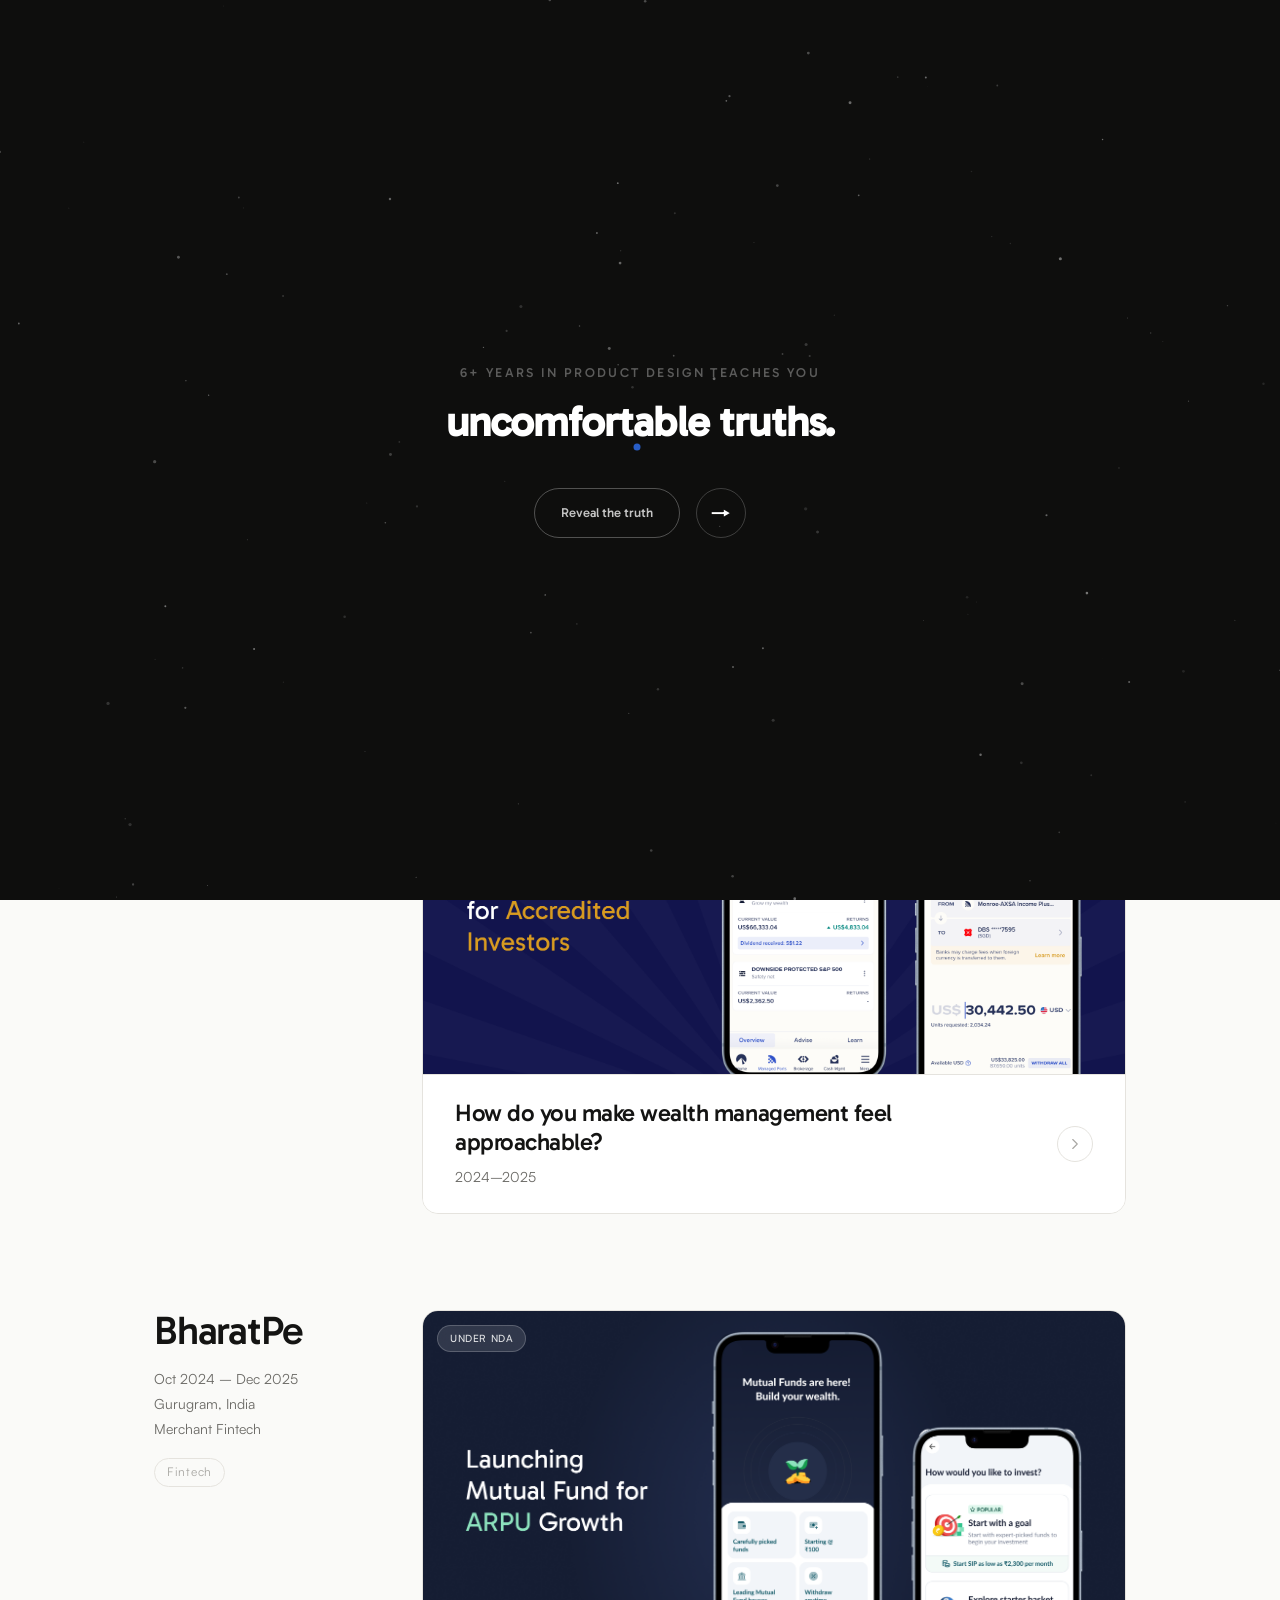
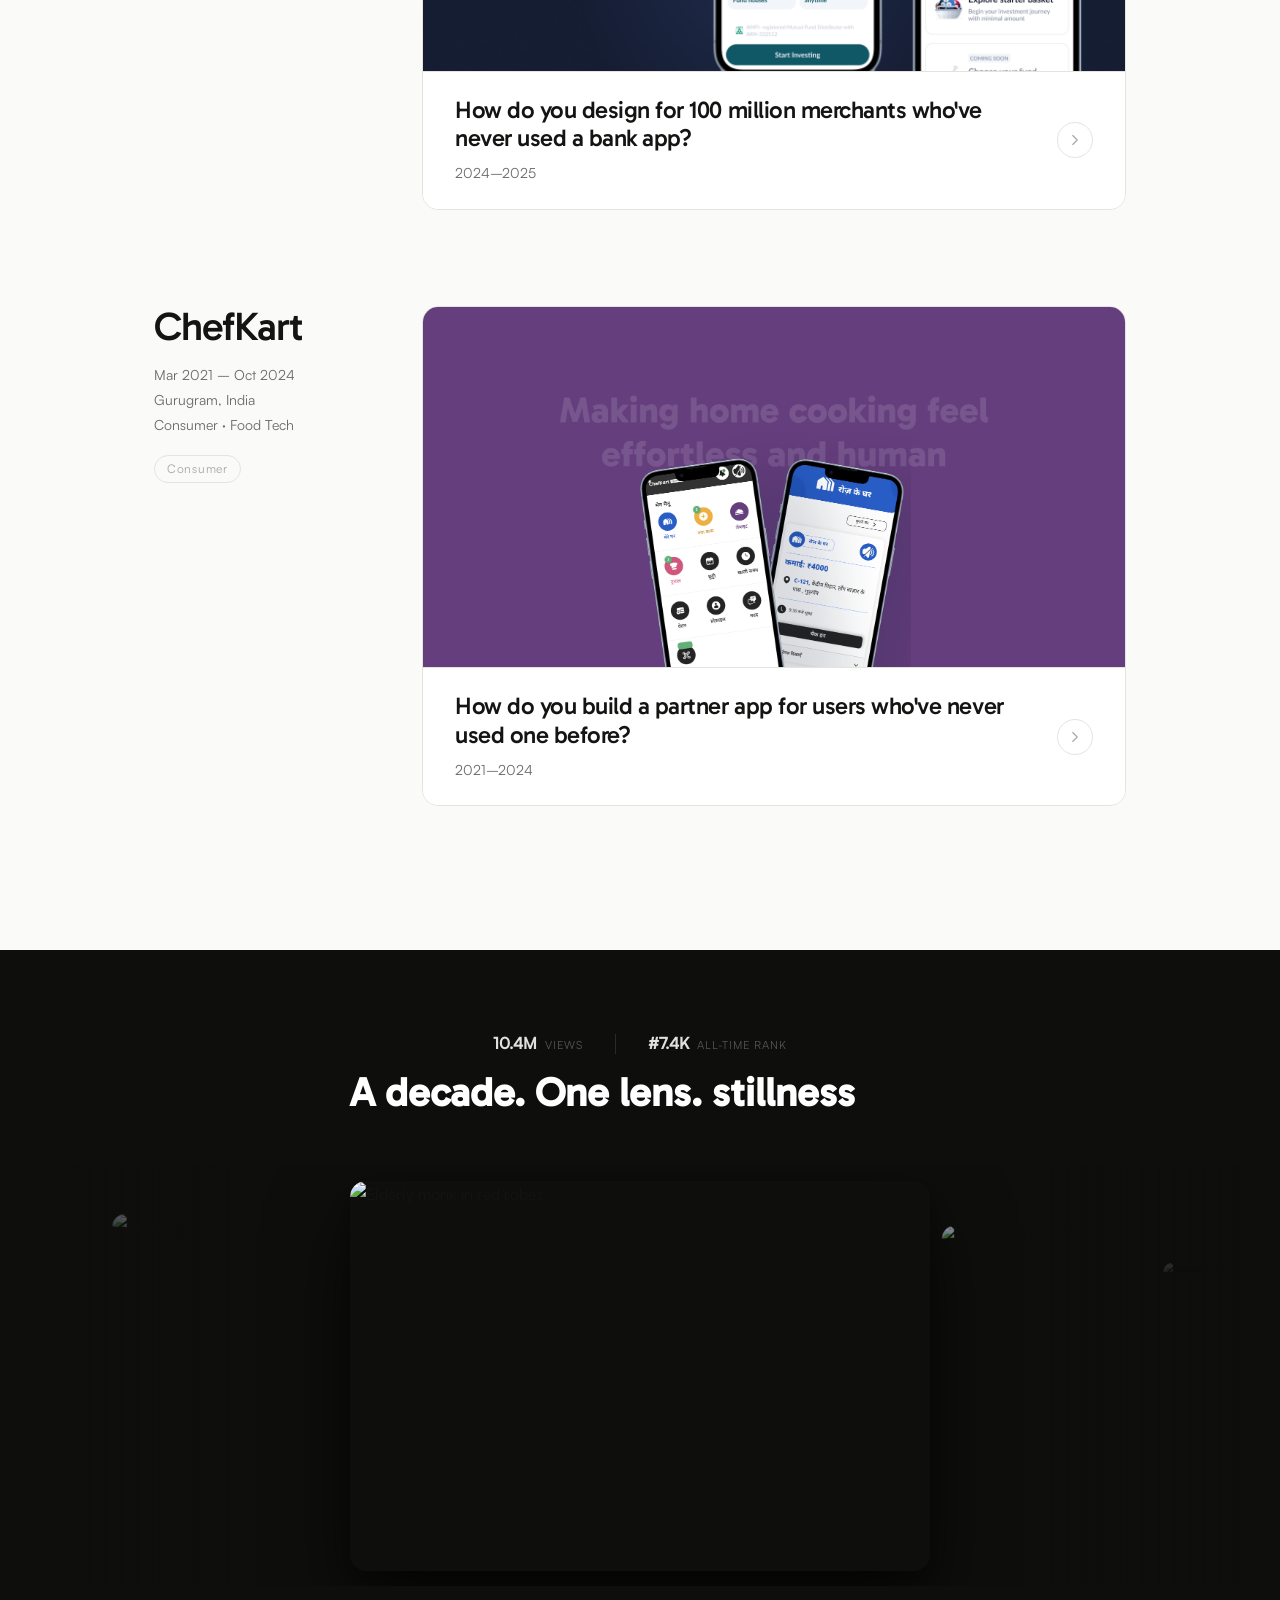
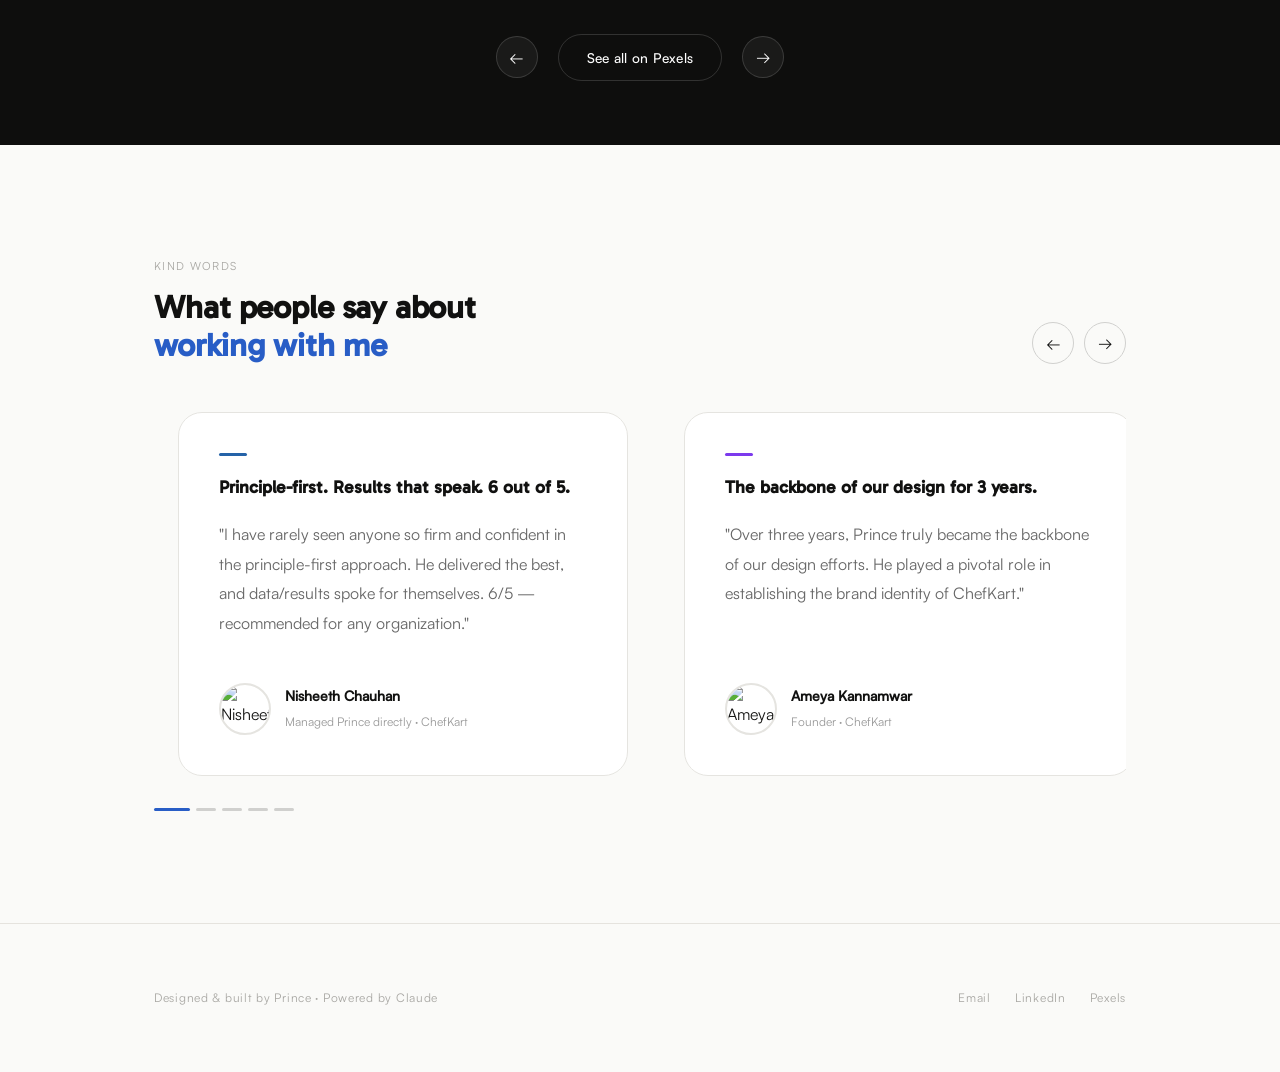
==== index.html @ ef3c52a5 "feat: add mobile gate screen across all pages" ====
<!DOCTYPE html>
<html lang="en" data-theme="light">
<head>
  <meta charset="UTF-8" />
  <meta name="viewport" content="width=device-width, initial-scale=1.0" />
  <meta name="description" content="Prince — Senior Product Designer specialising in end-to-end product design for fintech and consumer apps." />
  <title>Prince — Senior Product Designer</title>

  <!-- CSS -->
  <link rel="stylesheet" href="css/reset.css" />
  <link rel="stylesheet" href="css/tokens.css" />
  <link rel="stylesheet" href="css/main.css" />
  <link rel="stylesheet" href="https://unpkg.com/embla-carousel/embla-carousel.css" />

  <!-- ANIMATION LIBRARIES -->
  <script src="https://cdnjs.cloudflare.com/ajax/libs/gsap/3.12.5/gsap.min.js"></script>
  <script src="https://cdn.jsdelivr.net/npm/@studio-freight/lenis@1.0.42/dist/lenis.min.js"></script>
<script defer src="/_vercel/insights/script.js"></script>
</head>

<body>

<!-- Mobile Gate -->
<div id="mobile-gate" style="display:none; position:fixed; inset:0; z-index:99999; background:#111110; flex-direction:column; align-items:center; justify-content:center; padding:3rem 2rem; box-sizing:border-box;">
  <div style="position:absolute; top:2.5rem; left:50%; transform:translateX(-50%); font-family:'Satoshi',sans-serif; font-size:11px; letter-spacing:0.12em; color:rgba(250,250,248,0.25); text-transform:uppercase; white-space:nowrap;">Prince Kumar</div>
  <p style="font-family:Georgia,serif; font-size:clamp(18px,5vw,24px); font-weight:400; color:#FAFAF8; line-height:1.55; text-align:center; letter-spacing:-0.01em; margin:0 0 2rem;">The work here is meant to be felt, not just seen.</p>
  <div style="width:32px; height:1px; background:rgba(250,250,248,0.15); margin:0 auto 2rem;"></div>
  <p style="font-family:'Satoshi',sans-serif; font-size:11px; color:rgba(250,250,248,0.28); letter-spacing:0.08em; text-align:center; text-transform:uppercase; margin:0;">Desktop gets you there.</p>
</div>
<script>
  (function() {
    var gate = document.getElementById('mobile-gate');
    function check() {
      if (window.innerWidth <= 1024) {
        gate.style.display = 'flex';
        document.body.style.overflow = 'hidden';
      } else {
        gate.style.display = 'none';
        document.body.style.overflow = '';
      }
    }
    check();
    window.addEventListener('resize', check);
  })();
</script>

  <!-- CUSTOM CURSOR -->
  <div class="cursor" id="cursor"></div>

  <!-- LOADER -->
  <div id="loader">
    <canvas id="loader-canvas"></canvas>
    <div id="loader-dot"></div>
  </div>

  <!-- NAVIGATION -->
  <nav id="nav" style="position:fixed;top:0;left:0;right:0;width:100%;z-index:9999;">
    <div class="nav-inner">
      <a href="/" class="nav-logo">Prince K<span class="nav-logo-dot">.</span></a>

      <div class="nav-center">
        <div class="nav-item nav-item--dropdown">
          <button class="nav-dropdown-trigger">Work</button>
          <div class="nav-mega">
            <div class="nav-mega-links">
              <a class="nav-mega-item active" href="/work/chefkart-2.html" data-card="work-0" onmouseenter="navExpandCS(true)">
                <div class="nav-mega-text">
                  <p class="nav-mega-title">Product Case Studies</p>
                  <p class="nav-mega-desc">End-to-end design for fintech & consumer</p>
                </div>
              </a>
              <a class="nav-mega-item" href="/work/ai-explorations.html" data-card="work-1" onmouseenter="navExpandCS(false); navShowCard('work-1')">
                <div class="nav-mega-text">
                  <p class="nav-mega-title">AI Explorations</p>
                  <p class="nav-mega-desc">Design at the intersection of AI & product</p>
                </div>
              </a>
              <a class="nav-mega-item" href="/work/photography.html" data-card="work-2" onmouseenter="navExpandCS(false); navShowCard('work-2')">
                <div class="nav-mega-text">
                  <p class="nav-mega-title">Photography</p>
                  <p class="nav-mega-desc">Two years behind the lens</p>
                </div>
              </a>
            </div>
            <div class="nav-mega-card-panel">
              <div class="nav-cs-panel open" id="navCsPanel">
                <a class="nav-cs-item" href="/work/syfe.html" onmouseenter="navShowCard('cs-2')" onmouseleave="navShowCard('cs-default')">
                  <p class="nav-cs-title">Designing wealth for everyday investors</p>
                  <p class="nav-cs-meta">Syfe · 2025</p>
                </a>
                <a class="nav-cs-item" href="/work/bharatpe.html" onmouseenter="navShowCard('cs-3')" onmouseleave="navShowCard('cs-default')">
                  <p class="nav-cs-title">Design system that scaled payments</p>
                  <p class="nav-cs-meta">BharatPe · 2023</p>
                </a>
                <a class="nav-cs-item" href="/work/chefkart-2.html" onmouseenter="navShowCard('cs-0')" onmouseleave="navShowCard('cs-default')">
                  <p class="nav-cs-title">Redesigning the cook experience</p>
                  <p class="nav-cs-meta">ChefKart · 2023</p>
                </a>
                <a class="nav-cs-item" href="/work/chefkart-1.html" style="display:none;" onmouseenter="navShowCard('cs-1')" onmouseleave="navShowCard('cs-default')">
                  <p class="nav-cs-title">Home screen that drives every booking</p>
                  <p class="nav-cs-meta">ChefKart · 2023</p>
                </a>
              </div>
              <div class="nav-cs-thumbs">
                <div class="nav-card-item active" data-card-id="cs-default">
                  <div class="nav-card-img"><img src="/images/work/chefkart-2-cover.png" alt="Product case studies" /></div>
                  <p class="nav-card-title">Syfe · BharatPe · ChefKart</p>
                  <p class="nav-card-desc">End-to-end product design across fintech and consumer apps.</p>
                </div>
                <div class="nav-card-item" data-card-id="cs-0">
                  <div class="nav-card-img"><img src="/images/work/chefkart-2-cover.png" alt="ChefKart Partner App" /></div>
                  <p class="nav-card-title">ChefKart Partner App</p>
                  <p class="nav-card-desc">Redesigning for the next billion users.</p>
                </div>
                <div class="nav-card-item" data-card-id="cs-1">
                  <div class="nav-card-img"><img src="/images/work/chefkart-1-cover.png" alt="ChefKart Customer App" /></div>
                  <p class="nav-card-title">ChefKart Customer App</p>
                  <p class="nav-card-desc">Home screen that drives every booking.</p>
                </div>
                <div class="nav-card-item" data-card-id="cs-2">
                  <div class="nav-card-img"><img src="/images/work/syfe-cover.png" alt="Syfe" /></div>
                  <p class="nav-card-title">Syfe</p>
                  <p class="nav-card-desc">Designing wealth for everyday investors.</p>
                </div>
                <div class="nav-card-item" data-card-id="cs-3">
                  <div class="nav-card-img"><img src="/images/work/bharatpe-cover.png" alt="BharatPe" /></div>
                  <p class="nav-card-title">BharatPe</p>
                  <p class="nav-card-desc">Design system that scaled payments.</p>
                </div>
                <div class="nav-card-item" data-card-id="work-1">
                  <div class="nav-card-img"><img src="/images/photography/photo-1.jpg" alt="AI explorations" /></div>
                  <p class="nav-card-title">AI × Design</p>
                  <p class="nav-card-desc">Experiments at the intersection of AI and product thinking.</p>
                </div>
                <div class="nav-card-item" data-card-id="work-2">
                  <div class="nav-card-img"><img src="/images/photography/photo-1.jpg" alt="Photography" /></div>
                  <p class="nav-card-title">Through the Lens</p>
                  <p class="nav-card-desc">Stillness, people, light. Seeing what most walk past.</p>
                </div>
              </div>
            </div>
          </div>
        </div>

        <div class="nav-item nav-item--dropdown">
          <button class="nav-dropdown-trigger">About</button>
          <div class="nav-mega">
            <div class="nav-mega-links">
              <a class="nav-mega-item active" href="/about.html#designer" data-card="about-0">
                <div class="nav-mega-text">
                  <p class="nav-mega-title">As a Designer</p>
                  <p class="nav-mega-desc">My craft, process and design philosophy</p>
                </div>
              </a>
              <a class="nav-mega-item" href="/about.html#journey" data-card="about-1">
                <div class="nav-mega-text">
                  <p class="nav-mega-title">My Journey</p>
                  <p class="nav-mega-desc">From NIFT to Singapore — 6 years</p>
                </div>
              </a>
              <a class="nav-mega-item" href="/about.html#hire" data-card="about-2">
                <div class="nav-mega-text">
                  <p class="nav-mega-title">Why Hire Me?</p>
                  <p class="nav-mega-desc">What makes Prince different</p>
                </div>
              </a>
            </div>
            <div class="nav-mega-card-panel">
              <div class="nav-card-item active" data-card-id="about-0">
                <div class="nav-card-img"><img src="/images/photography/photo-2.jpg" alt="As a designer" /></div>
                <p class="nav-card-title">Fintech · Consumer · AI</p>
                <p class="nav-card-desc">Designing products that earn trust across 3 countries.</p>
              </div>
              <div class="nav-card-item" data-card-id="about-1">
                <div class="nav-card-img"><img src="/images/photography/photo-3.jpg" alt="My journey" /></div>
                <p class="nav-card-title">NIFT → ChefKart → BharatPe → Syfe</p>
                <p class="nav-card-desc">From founding designer to senior across 3 countries.</p>
              </div>
              <div class="nav-card-item" data-card-id="about-2">
                <div class="nav-card-img"><img src="/images/photography/photo-1.jpg" alt="Why hire me" /></div>
                <p class="nav-card-title">I design. I ship. I build.</p>
                <p class="nav-card-desc">Senior designer who codes and delivers end-to-end.</p>
              </div>
            </div>
          </div>
        </div>

        <a href="/Resume_Prince Kumar_2026.pdf" class="nav-dropdown-trigger nav-resume-link" target="_blank" rel="noopener">Resume</a>
      </div>

      <div class="nav-right">
        <a href="https://www.linkedin.com/in/kprince838/" target="_blank" class="nav-social" aria-label="LinkedIn">
          <svg width="18" height="18" viewBox="0 0 24 24" fill="currentColor"><path d="M19 3a2 2 0 0 1 2 2v14a2 2 0 0 1-2 2H5a2 2 0 0 1-2-2V5a2 2 0 0 1 2-2h14m-.5 15.5v-5.3a3.26 3.26 0 0 0-3.26-3.26c-.85 0-1.84.52-2.32 1.3v-1.11h-2.79v8.37h2.79v-4.93c0-.77.62-1.4 1.39-1.4a1.4 1.4 0 0 1 1.4 1.4v4.93h2.79M6.88 8.56a1.68 1.68 0 0 0 1.68-1.68c0-.93-.75-1.69-1.68-1.69a1.69 1.69 0 0 0-1.69 1.69c0 .93.76 1.68 1.69 1.68m1.39 9.94v-8.37H5.5v8.37h2.77z"/></svg>
        </a>
        <button class="theme-toggle" id="themeToggle" aria-label="Toggle dark mode">
          <div class="theme-toggle-knob">
            <svg class="theme-toggle-icon-sun" viewBox="0 0 24 24" fill="none" stroke="currentColor" stroke-width="2.5" stroke-linecap="round" stroke-linejoin="round"><circle cx="12" cy="12" r="4"/><path d="M12 2v2M12 20v2M4.93 4.93l1.41 1.41M17.66 17.66l1.41 1.41M2 12h2M20 12h2M4.93 19.07l1.41-1.41M17.66 6.34l1.41-1.41"/></svg>
            <svg class="theme-toggle-icon-moon" viewBox="0 0 24 24" fill="none" stroke="currentColor" stroke-width="2.5" stroke-linecap="round" stroke-linejoin="round"><path d="M21 12.79A9 9 0 1 1 11.21 3 7 7 0 0 0 21 12.79z"/></svg>
          </div>
        </button>
        <button class="nav-mobile-trigger" id="mobileMenuTrigger" aria-label="Open menu">
          <svg width="18" height="18" viewBox="0 0 24 24" fill="none" stroke="currentColor" stroke-width="1.5"><line x1="3" y1="6" x2="21" y2="6"/><line x1="3" y1="12" x2="21" y2="12"/><line x1="3" y1="18" x2="21" y2="18"/></svg>
        </button>
      </div>
    </div>
  </nav>

  <div class="page-wrapper">

  <!-- HERO -->
  <section class="hero-intro" id="heroIntro">

    <canvas id="hi-canvas"></canvas>
    <div class="hi-ov" id="hiOv">
      <div class="hi-hl" id="hiHl"></div>
      <div class="hi-btns" id="hiBtns"></div>
    </div>
    <div class="hi-dot" id="hiDot"></div>

  </section>

  <!-- HERO REVEAL -->
  <section class="hi-reveal-section" id="hiReveal" style="display:none;min-height:100vh;align-items:center;justify-content:center;flex-direction:column;text-align:center;padding:120px 48px 48px;background:var(--color-bg)">
    <p class="hi-reveal-loc" style="font-size:12px;letter-spacing:0.12em;text-transform:uppercase;color:var(--color-text-muted);margin-bottom:20px">
      <span style="display:inline-block;width:6px;height:6px;background:#285DC6;border-radius:50%;margin-right:8px;vertical-align:middle"></span>
      Based in Gurugram, India
    </p>
    <h1 style="font-family:'Gabarito',sans-serif;font-size:clamp(32px,5vw,56px);font-weight:800;color:var(--color-text);line-height:1.3;letter-spacing:-0.03em;max-width:640px;margin:0 auto 20px"><mark style="background:#cbf3b4;padding:0 6px;border-radius:4px">Decisions matter more</mark><br><mark style="background:#cbf3b4;padding:0 6px;border-radius:4px">than deliverables.</mark></h1>
    <p style="font-size:20px;color:#797979;line-height:1.7;max-width:520px;margin:0 auto 60px">
      <span id="hiTyped">Hello! I'm Prince, I bring ideas and products to life, whether through immersive interactive screens or websites, mobile apps designed for seamless user experiences.</span>
    </p>
    <hr style="border:none;border-top:1px solid rgba(59, 59, 59, 0.08);width:100%;max-width:680px;margin:0 auto 40px">
    <div style="width:100%;overflow:hidden;padding-bottom:40px;mask-image:linear-gradient(to right,transparent,black 10%,black 90%,transparent);-webkit-mask-image:linear-gradient(to right,transparent,black 10%,black 90%,transparent)">
      <div id="logoTrack" style="display:flex;align-items:center;gap:80px;width:max-content">
        <img src="/images/logos/syfe.webp" alt="Syfe" class="logo-tick" style="height:36px;width:auto">
        <img src="/images/logos/bharatpe.png" alt="BharatPe" class="logo-tick" style="height:42px;width:auto">
        <img src="/images/logos/nift.png" alt="NIFT" class="logo-tick" style="height:80px;width:auto">
        <img src="/images/logos/chefkart.png" alt="ChefKart" class="logo-tick" style="height:56px;width:auto">
        <img src="/images/logos/deckrooster.jpg" alt="Deckrooster" class="logo-tick" style="height:50px;width:auto">
        <img src="/images/logos/syfe.webp" alt="Syfe" class="logo-tick" style="height:36px;width:auto">
        <img src="/images/logos/bharatpe.png" alt="BharatPe" class="logo-tick" style="height:42px;width:auto">
        <img src="/images/logos/nift.png" alt="NIFT" class="logo-tick" style="height:80px;width:auto">
        <img src="/images/logos/chefkart.png" alt="ChefKart" class="logo-tick" style="height:56px;width:auto">
        <img src="/images/logos/deckrooster.jpg" alt="Deckrooster" class="logo-tick" style="height:50px;width:auto">
      </div>
    </div>
  </section>

  <!-- BELIEF BANNER -->
  <section style="background:linear-gradient(135deg,#C92F65,#8c1a42);padding:80px 42px;text-align:center;margin:48px 48px 64px;border-radius:32px">
    <p style="font-family:'Gabarito',sans-serif;font-size:clamp(28px,4vw,48px);font-weight:700;color:#fff;line-height:1.2;max-width:800px;margin:0 auto">I believe great design comes from strong communication and collaboration between teams and clients.</p>
  </section>

  <!-- WORK -->
  <section class="section" id="work" style="padding-top:40px">
    <div class="container">
      <p class="section-label" style="text-align:center">Selected Work</p>
      <h2 class="testimonials-headline" style="margin-top:4px;text-align:center;max-width:100%">Projects that <span>made an impact</span></h2>
      <div class="work-companies">

        <div class="company-row">
          <div class="company-left">
            <h2 class="company-name">Syfe</h2>
            <p class="company-meta">Dec 2025 – Present<br>Singapore<br>Wealth Management</p>
            <span class="company-tag">Fintech</span>
          </div>
          <div class="company-right">
            <a href="work/syfe.html" class="case-card">
              <div class="case-img" style="background:#0f1a3d;">
                <span class="case-nda">Under NDA</span>
                <img src="images/work/syfe-cover.png" alt="Syfe" />
              </div>
              <div class="case-body">
                <div class="case-body-text">
                  <p class="case-title">How do you make wealth management feel approachable?</p>
                  <span class="case-year">2024–2025</span>
                </div>
                <span class="case-arrow"><svg width="20" height="20" viewBox="0 0 24 24" fill="none" stroke="currentColor" stroke-width="1.5" stroke-linecap="round" stroke-linejoin="round"><path d="M9 18l6-6-6-6"/></svg></span>
              </div>
            </a>
          </div>
        </div>

        <div class="company-row">
          <div class="company-left">
            <h2 class="company-name">BharatPe</h2>
            <p class="company-meta">Oct 2024 – Dec 2025<br>Gurugram, India<br>Merchant Fintech</p>
            <span class="company-tag">Fintech</span>
          </div>
          <div class="company-right">
            <a href="work/bharatpe.html" class="case-card">
              <div class="case-img" style="background:#0d2137;">
                <span class="case-nda">Under NDA</span>
                <img src="images/work/bharatpe-cover.png" alt="BharatPe" />
              </div>
              <div class="case-body">
                <div class="case-body-text">
                  <p class="case-title">How do you design for 100 million merchants who've never used a bank app?</p>
                  <span class="case-year">2024–2025</span>
                </div>
                <span class="case-arrow"><svg width="20" height="20" viewBox="0 0 24 24" fill="none" stroke="currentColor" stroke-width="1.5" stroke-linecap="round" stroke-linejoin="round"><path d="M9 18l6-6-6-6"/></svg></span>
              </div>
            </a>
          </div>
        </div>

        <div class="company-row">
          <div class="company-left">
            <h2 class="company-name">ChefKart</h2>
            <p class="company-meta">Mar 2021 – Oct 2024<br>Gurugram, India<br>Consumer · Food Tech</p>
            <span class="company-tag">Consumer</span>
          </div>
          <div class="company-right">
            <a href="work/chefkart-1.html" class="case-card" style="display:none;">
              <div class="case-img" style="background:#ea6c1a;">
                <img src="images/work/chefkart-1-cover.png" alt="ChefKart Customer App" />
              </div>
              <div class="case-body">
                <div class="case-body-text">
                  <p class="case-title">How do you redesign a home page when your business has already changed?</p>
                  <span class="case-year">2023–2024</span>
                </div>
                <span class="case-arrow"><svg width="20" height="20" viewBox="0 0 24 24" fill="none" stroke="currentColor" stroke-width="1.5" stroke-linecap="round" stroke-linejoin="round"><path d="M9 18l6-6-6-6"/></svg></span>
              </div>
            </a>
            <a href="work/chefkart-2.html" class="case-card" id="chefkart2-link">
              <div class="case-img" style="background:#5b21b6;">
                <img src="images/work/chefkart-2-cover.png" alt="ChefKart Partner App" style="view-transition-name: chefkart-hero;" />
              </div>
              <div class="case-body">
                <div class="case-body-text">
                  <p class="case-title">How do you build a partner app for users who've never used one before?</p>
                  <span class="case-year">2021–2024</span>
                </div>
                <span class="case-arrow"><svg width="20" height="20" viewBox="0 0 24 24" fill="none" stroke="currentColor" stroke-width="1.5" stroke-linecap="round" stroke-linejoin="round"><path d="M9 18l6-6-6-6"/></svg></span>
              </div>
            </a>
          </div>
        </div>

      </div>
    </div>
  </section>

  <!-- PHOTOGRAPHY -->
  <section class="section photo-section" id="photography">
    <div class="container">
      <div class="photo-stats">
        <div class="photo-stat">
          <span class="photo-stat-num">10.4M</span>
          <span class="photo-stat-lbl">Views</span>
        </div>
        <div class="photo-stat-sep"></div>
        <div class="photo-stat">
          <span class="photo-stat-num">#7.4K</span>
          <span class="photo-stat-lbl">All-time Rank</span>
        </div>
      </div>
      <h2 class="photo-headline">
        A decade. One lens. <span class="photo-word-wrap"><span class="photo-word" id="photoWord">stillness</span></span>
      </h2>
    </div>

    <div class="photo-stage">
      <div class="photo-cards" id="photoCards">

        <div class="photo-card landscape" data-idx="0">
          <img src="https://images.pexels.com/photos/2421468/pexels-photo-2421468.jpeg?auto=compress&cs=tinysrgb&w=1200" alt="Elderly monk in red robes" loading="lazy" />
        </div>
        <div class="photo-card portrait" data-idx="1">
          <img src="https://images.pexels.com/photos/1645878/pexels-photo-1645878.jpeg?auto=compress&cs=tinysrgb&w=800" alt="Woman in orange veil" loading="lazy" />
        </div>
        <div class="photo-card landscape" data-idx="2">
          <img src="https://images.pexels.com/photos/2421470/pexels-photo-2421470.jpeg?auto=compress&cs=tinysrgb&w=1200" alt="Monks meditating" loading="lazy" />
        </div>
        <div class="photo-card landscape" data-idx="3">
          <img src="https://images.pexels.com/photos/1645879/pexels-photo-1645879.jpeg?auto=compress&cs=tinysrgb&w=800" alt="Man with packs" loading="lazy" />
        </div>
        <div class="photo-card portrait" data-idx="4">
          <img src="https://images.pexels.com/photos/2421467/pexels-photo-2421467.jpeg?auto=compress&cs=tinysrgb&w=800" alt="Monk meditating" loading="lazy" />
        </div>
        <div class="photo-card portrait" data-idx="5">
          <img src="https://images.pexels.com/photos/2421456/pexels-photo-2421456.jpeg?auto=compress&cs=tinysrgb&w=800" alt="Grayscale toddler" loading="lazy" />
        </div>
        <div class="photo-card landscape" data-idx="6">
          <img src="https://images.pexels.com/photos/2421469/pexels-photo-2421469.jpeg?auto=compress&cs=tinysrgb&w=1200" alt="Photography" loading="lazy" />
        </div>
        <div class="photo-card portrait" data-idx="7">
          <img src="https://images.pexels.com/photos/1645880/pexels-photo-1645880.jpeg?auto=compress&cs=tinysrgb&w=800" alt="Photography" loading="lazy" />
        </div>
        <div class="photo-card portrait" data-idx="8">
          <img src="https://images.pexels.com/photos/19781105/pexels-photo-19781105.jpeg?auto=compress&cs=tinysrgb&w=1200" alt="Saint at the Ganges" loading="lazy" />
        </div>
        <div class="photo-card portrait" data-idx="9">
          <img src="https://images.pexels.com/photos/2421465/pexels-photo-2421465.jpeg?auto=compress&cs=tinysrgb&w=1200" alt="Photography" loading="lazy" />
        </div>

      </div>
    </div>

    <div class="container">
      <div class="photo-controls">
        <button class="photo-btn" id="photoPrev">←</button>
        <a href="https://www.pexels.com/@prince-kumar-781937/" target="_blank" rel="noopener" class="photo-cta">See all on Pexels</a>
        <button class="photo-btn" id="photoNext">→</button>
      </div>
    </div>
  </section>

  <!-- TESTIMONIALS -->
  <section class="testimonials-section">
    <div class="container">
      <div class="testimonials-top">
        <div>
          <p class="testimonials-label">Kind Words</p>
          <h2 class="testimonials-headline">What people say about <span>working with me</span></h2>
        </div>
        <div class="testimonials-nav">
          <button class="testimonial-btn" id="testimonialPrev" aria-label="Previous">←</button>
          <button class="testimonial-btn" id="testimonialNext" aria-label="Next">→</button>
        </div>
      </div>

      <div class="testimonials-viewport">
        <div class="testimonials-track" id="testimonialsTrack">

          <div class="testimonial-card">
            <div class="testimonial-accent" style="background:#2563A8;"></div>
            <p class="testimonial-headline">Principle-first. Results that speak. 6 out of 5.</p>
            <p class="testimonial-quote">"I have rarely seen anyone so firm and confident in the principle-first approach. He delivered the best, and data/results spoke for themselves. 6/5 — recommended for any organization."</p>
            <div class="testimonial-author">
              <div class="testimonial-avatar">
                <img src="https://api.dicebear.com/7.x/avataaars/svg?seed=Nisheeth&backgroundColor=b6e3f4&backgroundType=solid" alt="Nisheeth Chauhan" />
              </div>
              <div>
                <a class="testimonial-name" href="https://www.linkedin.com/in/kprince838/details/recommendations/" target="_blank" rel="noopener">Nisheeth Chauhan</a>
                <p class="testimonial-role">Managed Prince directly · ChefKart</p>
              </div>
            </div>
          </div>

          <div class="testimonial-card">
            <div class="testimonial-accent" style="background:#7C3AED;"></div>
            <p class="testimonial-headline">The backbone of our design for 3 years.</p>
            <p class="testimonial-quote">"Over three years, Prince truly became the backbone of our design efforts. He played a pivotal role in establishing the brand identity of ChefKart."</p>
            <div class="testimonial-author">
              <div class="testimonial-avatar">
                <img src="https://api.dicebear.com/7.x/avataaars/svg?seed=Ameya&backgroundColor=c0aede&backgroundType=solid" alt="Ameya Kannamwar" />
              </div>
              <div>
                <a class="testimonial-name" href="https://www.linkedin.com/in/kprince838/details/recommendations/" target="_blank" rel="noopener">Ameya Kannamwar</a>
                <p class="testimonial-role">Founder · ChefKart</p>
              </div>
            </div>
          </div>

          <div class="testimonial-card">
            <div class="testimonial-accent" style="background:#0F766E;"></div>
            <p class="testimonial-headline">Exceptional skills. Consistent outstanding results.</p>
            <p class="testimonial-quote">"With his exceptional design skills, attention to detail, and user-centered approach, Prince consistently delivers outstanding results."</p>
            <div class="testimonial-author">
              <div class="testimonial-avatar">
                <img src="https://api.dicebear.com/7.x/avataaars/svg?seed=Deepali&backgroundColor=9BE8D8&backgroundType=solid" alt="Deepali Kakkar" />
              </div>
              <div>
                <a class="testimonial-name" href="https://www.linkedin.com/in/kprince838/details/recommendations/" target="_blank" rel="noopener">Deepali Kakkar</a>
                <p class="testimonial-role">HR · ChefKart</p>
              </div>
            </div>
          </div>

          <div class="testimonial-card">
            <div class="testimonial-accent" style="background:#B45309;"></div>
            <p class="testimonial-headline">Translates user needs into intuitive design.</p>
            <p class="testimonial-quote">"He is an outstanding product designer with a natural talent for identifying and translating user needs into engaging and intuitive designs."</p>
            <div class="testimonial-author">
              <div class="testimonial-avatar">
                <img src="https://api.dicebear.com/7.x/avataaars/svg?seed=Shaivy&backgroundColor=ffd5dc&backgroundType=solid" alt="Shaivy Bhatia" />
              </div>
              <div>
                <a class="testimonial-name" href="https://www.linkedin.com/in/kprince838/details/recommendations/" target="_blank" rel="noopener">Shaivy Bhatia</a>
                <p class="testimonial-role">Product Designer · Reported to Prince</p>
              </div>
            </div>
          </div>

          <div class="testimonial-card">
            <div class="testimonial-accent" style="background:#BE185D;"></div>
            <p class="testimonial-headline">Dedication and speed that is truly unmatched.</p>
            <p class="testimonial-quote">"His dedication and speed is unmatched. All his strength overpowers his weaknesses by million times. Given a chance I will want him in my organization wherever I work."</p>
            <div class="testimonial-author">
              <div class="testimonial-avatar">
                <img src="https://api.dicebear.com/7.x/avataaars/svg?seed=Avneesh&backgroundColor=d1d4f9&backgroundType=solid" alt="Avneesh Kumar" />
              </div>
              <div>
                <a class="testimonial-name" href="https://www.linkedin.com/in/kprince838/details/recommendations/" target="_blank" rel="noopener">Avneesh Kumar</a>
                <p class="testimonial-role">Senior · ChefKart</p>
              </div>
            </div>
          </div>

        </div>
      </div>

      <div class="testimonials-progress" id="testimonialsDots">
        <button class="testimonials-dot active"></button>
        <button class="testimonials-dot"></button>
        <button class="testimonials-dot"></button>
        <button class="testimonials-dot"></button>
        <button class="testimonials-dot"></button>
      </div>

    </div>
  </section>

  <!-- FOOTER -->
  <footer>
    <div class="container">
      <div class="footer-inner">
        <p class="footer-left">Designed & built by Prince · Powered by Claude</p>
        <div class="footer-links">
          <a href="mailto:prince.design10@gmail.com">Email</a>
          <a href="https://www.linkedin.com/in/kprince838/" target="_blank">LinkedIn</a>
          <a href="https://www.pexels.com/@prince-kumar-781937/" target="_blank">Pexels</a>
        </div>
      </div>
    </div>
  </footer>

  </div><!-- /page-wrapper -->

  <div class="mobile-drawer" id="mobileDrawer">
    <div class="mobile-drawer-inner">
      <div class="mobile-drawer-header">
        <span class="nav-logo">Prince K<span class="nav-logo-dot">.</span></span>
        <button class="mobile-drawer-close" id="mobileDrawerClose">
          <svg width="18" height="18" viewBox="0 0 24 24" fill="none" stroke="currentColor" stroke-width="1.5"><line x1="18" y1="6" x2="6" y2="18"/><line x1="6" y1="6" x2="18" y2="18"/></svg>
        </button>
      </div>
      <div class="mobile-drawer-nav">
        <div class="mobile-drawer-section">
          <p class="mobile-drawer-label">Work</p>
          <a href="/work/syfe.html" class="mobile-drawer-link">Product Case Studies</a>
          <a href="/work/ai-explorations.html" class="mobile-drawer-link">AI Explorations</a>
          <a href="/work/photography.html" class="mobile-drawer-link">Photography</a>
        </div>
        <div class="mobile-drawer-section">
          <p class="mobile-drawer-label">About</p>
          <a href="/about.html#designer" class="mobile-drawer-link">As a Designer</a>
          <a href="/about.html#journey" class="mobile-drawer-link">My Journey</a>
          <a href="/about.html#hire" class="mobile-drawer-link">Why Hire Me?</a>
        </div>
      </div>
    </div>
  </div>
  <div class="mobile-drawer-overlay" id="mobileDrawerOverlay"></div>

  <!-- JAVASCRIPT -->
  <script src="js/intro.js"></script>
  <script src="js/theme.js"></script>
  <script src="js/cursor.js"></script>
  <script src="js/scroll.js"></script>
  <script src="js/ai-chat.js"></script>
  <script src="https://unpkg.com/embla-carousel@8.0.0/embla-carousel.umd.js"></script>
  <script src="js/testimonials.js"></script>
  <script src="js/gallery.js"></script>
  <script src="js/logo-ticker.js"></script>
  <script>
  const link = document.getElementById('chefkart2-link');
  if (link) {
    link.addEventListener('click', function(e) {
      e.preventDefault();
      const img = this.querySelector('img');
      const rect = img.getBoundingClientRect();
      sessionStorage.setItem('chefkart-hero-rect', JSON.stringify({
        top: rect.top,
        left: rect.left,
        width: rect.width,
        height: rect.height
      }));
      window.location.href = this.href;
    });
  }
  </script>
  <script>
  function navExpandCS(expand) {
    var panel = document.getElementById('navCsPanel');
    if (!panel) return;
    if (expand) {
      panel.classList.add('open');
      navShowCard('cs-default');
    } else {
      panel.classList.remove('open');
    }
  }

  function navShowCard(cardId) {
    document.querySelectorAll('.nav-card-item').forEach(function(el) {
      el.classList.remove('active');
    });
    var target = document.querySelector('[data-card-id="' + cardId + '"]');
    if (target) target.classList.add('active');
  }
  </script>
</body>
</html>
---- css/tokens.css ----
/* ============================================
   PRINCE PORTFOLIO — DESIGN TOKENS
   Your entire design system in one file.
   Change a value here = changes everywhere.
============================================ */

:root {

  /* --- COLORS: Light Mode --- */
  --color-bg:             #FAFAF8;
  --color-bg-secondary:   #F4F3F0;
  --color-surface:        #FFFFFF;
  --color-border:         #E5E3DE;
  --color-text-primary:   #141413;
  --color-text-secondary: #6B6A66;
  --color-text-muted:     #A8A7A3;
  --color-accent:         #D4622A;
  --color-accent-hover:   #B85420;

  /* --- TYPOGRAPHY --- */
  --font-display: 'Gabarito', system-ui, sans-serif;
  --font-sans:    'Satoshi', -apple-system, BlinkMacSystemFont, sans-serif;

  /* Type scale — 4px grid */
  --text-xs:   0.75rem;    /* 12px */
  --text-sm:   0.875rem;   /* 14px */
  --text-base: 1rem;       /* 16px */
  --text-lg:   1.125rem;   /* 18px */
  --text-xl:   1.5rem;     /* 24px */
  --text-2xl:  2rem;       /* 32px */
  --text-3xl:  3rem;       /* 48px */
  --text-4xl:  4rem;       /* 64px */

  --weight-regular: 400;
  --weight-medium:  500;

  /* Line heights */
  --leading-tight:   1.1;
  --leading-heading: 1.2;
  --leading-normal:  1.5;
  --leading-body:    1.7;
  --leading-loose:   1.8;

  /* Letter spacing */
  --tracking-tight:   -0.03em;
  --tracking-heading: -0.02em;
  --tracking-normal:  0em;
  --tracking-label:   0.06em;
  --tracking-wide:    0.1em;

  /* --- SPACING — 4px grid --- */
  --space-1:  0.25rem;   /*  4px */
  --space-2:  0.5rem;    /*  8px */
  --space-3:  0.75rem;   /* 12px */
  --space-4:  1rem;      /* 16px */
  --space-6:  1.5rem;    /* 24px */
  --space-8:  2rem;      /* 32px */
  --space-12: 3rem;      /* 48px */
  --space-16: 4rem;      /* 64px */
  --space-24: 6rem;      /* 96px */
  --space-32: 8rem;      /* 128px */

  /* --- LAYOUT --- */
  --nav-height: 72px;
  --max-width:  1100px;

  /* --- TRANSITIONS --- */
  --ease-out:       cubic-bezier(0.16, 1, 0.3, 1);
  --duration-fast:   150ms;
  --duration-normal: 300ms;
  --duration-slow:   600ms;

  /* --- BORDER RADIUS — 4px grid --- */
  --radius-sm:   4px;
  --radius-md:   8px;
  --radius-lg:   16px;
  --radius-xl:   24px;
  --radius-full: 9999px;

}

/* --- COLORS: Dark Mode --- */
[data-theme="dark"] {

  --color-bg:             #111110;
  --color-bg-secondary:   #1A1A18;
  --color-surface:        #222220;
  --color-border:         #2A2A28;
  --color-text-primary:   #F0EEE9;
  --color-text-secondary: #908F8B;
  --color-text-muted:     #5A5A57;
  --color-accent:         #E8734A;
  --color-accent-hover:   #D4622A;

}
---- css/main.css ----
/* ============================================
   MAIN.CSS — Your site's visual design.
   Organized exactly like Figma layers:
   top = global, bottom = specific components.
============================================ */

/* --- FONTS --- */
@font-face {
  font-family: 'Gabarito';
  src: url('../fonts/gabarito/Gabarito-Regular.ttf') format('truetype');
  font-weight: 400;
  font-style: normal;
  font-display: swap;
}

@font-face {
  font-family: 'Gabarito';
  src: url('../fonts/gabarito/Gabarito-Medium.ttf') format('truetype');
  font-weight: 500;
  font-style: normal;
  font-display: swap;
}

@font-face {
  font-family: 'Satoshi';
  src: url('../fonts/satoshi/Satoshi-Regular.woff2') format('woff2');
  font-weight: 400;
  font-style: normal;
  font-display: swap;
}

@font-face {
  font-family: 'Satoshi';
  src: url('../fonts/satoshi/Satoshi-Medium.woff2') format('woff2');
  font-weight: 500;
  font-style: normal;
  font-display: swap;
}

@font-face {
  font-family: 'PPValve';
  src: url('../fonts/ppvalve/PPValve-PlainExtrabold-BF676a3861f0d44.otf') format('opentype');
  font-weight: 800;
  font-style: normal;
  font-display: swap;
}

@font-face {
  font-family: 'PPValve';
  src: url('../fonts/ppvalve/PPValve-PlainMedium-BF676a3861e801f.otf') format('opentype');
  font-weight: 500;
  font-style: normal;
  font-display: swap;
}

/* --- BASE --- */
html {
  max-width: 100%;
}
body {
  max-width: 100%;
  font-family: var(--font-sans);
  font-size: var(--text-base);
  line-height: var(--leading-body);
}

h1, h2, h3, h4, h5, h6 {
  font-family: var(--font-display);
  font-weight: 500;
}

/* --- LAYOUT WRAPPER --- */
.page-wrapper {
  overflow-x: hidden;
  position: relative;
}

.container {
  width: 100%;
  max-width: var(--max-width);
  margin: 0 auto;
  padding: 0 var(--space-16);
}

/* --- NAVIGATION --- */
nav {
  position: fixed;
  top: 0;
  left: 0;
  right: 0;
  width: 100%;
  z-index: 9999;
  background: transparent;
  transition: background var(--duration-normal) var(--ease-out),
              box-shadow var(--duration-normal) var(--ease-out);
}
nav.scrolled {
  background: rgba(250,250,248,0.85);
  backdrop-filter: blur(20px);
  -webkit-backdrop-filter: blur(20px);
  box-shadow: 0 4px 24px rgba(0,0,0,0.06);
}
[data-theme="dark"] nav.scrolled {
  background: rgba(17,17,16,0.85);
  box-shadow: 0 4px 24px rgba(0,0,0,0.3);
}
.nav-inner {
  max-width: 1280px;
  margin: 0 auto;
  height: var(--nav-height);
  padding: 0 var(--space-8);
  display: flex;
  align-items: center;
  justify-content: space-between;
}
.nav-logo {
  font-family: 'PPValve', sans-serif;
  font-weight: 500;
  font-size: 20px;
  letter-spacing: 0.01em;
  color: var(--color-text-primary);
  text-decoration: none;
  transition: opacity var(--duration-fast) var(--ease-out);
  flex-shrink: 0;
}
.nav-logo:hover { opacity: 0.75; }
.nav-logo-dot {
  color: #285DC6;
  font-size: 1.3em;
  line-height: 0;
  vertical-align: -0.1em;
}
.nav-center {
  display: flex;
  align-items: center;
  gap: var(--space-2);
}
.nav-right {
  display: flex;
  align-items: center;
  gap: var(--space-4);
  flex-shrink: 0;
}
.nav-social {
  color: var(--color-text-secondary);
  display: flex;
  align-items: center;
  transition: color var(--duration-fast) var(--ease-out);
  width: 22px;
  height: 22px;
}

.nav-social svg {
  width: 22px;
  height: 22px;
}
.nav-social:hover { color: var(--color-text-primary); }

/* --- THEME TOGGLE --- */
.theme-toggle {
  position: relative;
  width: 52px;
  height: 28px;
  border-radius: 9999px;
  background: var(--color-bg-secondary);
  border: 1px solid var(--color-border);
  cursor: pointer;
  transition: background var(--duration-normal) var(--ease-out);
  flex-shrink: 0;
  padding: 0;
  display: flex;
  align-items: center;
}
[data-theme="dark"] .theme-toggle { background: #1c1c1b; }
.theme-toggle-knob {
  position: absolute;
  top: 3px;
  left: 3px;
  width: 20px;
  height: 20px;
  border-radius: 50%;
  background: var(--color-text-primary);
  transition: transform var(--duration-normal) var(--ease-out);
  display: flex;
  align-items: center;
  justify-content: center;
  pointer-events: none;
}
[data-theme="dark"] .theme-toggle-knob { transform: translateX(24px); }
.theme-toggle-icon-sun,
.theme-toggle-icon-moon {
  width: 11px;
  height: 11px;
  color: var(--color-bg);
  position: absolute;
}
[data-theme="dark"] .theme-toggle-icon-sun { opacity: 0; }
[data-theme="light"] .theme-toggle-icon-moon { opacity: 0; }

/* --- HERO INTRO --- */

/* Hide nav + all page sections except hero during phases 1 & 2 */
body.intro-phase #nav { visibility: hidden; }
body.intro-phase .page-wrapper > *:not(#heroIntro) { visibility: hidden; }

.hero-intro {
  position: relative;
  min-height: 100vh;
  display: flex;
  flex-direction: column;
  align-items: center;
  justify-content: center;
}

.hero-intro.revealed {
  background: var(--color-bg);
  padding-top: var(--nav-height);
  box-sizing: border-box;
}

.hero-intro.phase-active {
  position: fixed;
  top: 0;
  left: 0;
  width: 100vw;
  height: 100vh;
  overflow: hidden;
  z-index: 100;
}

/* Progress bars */
.hi-progress {
  position: absolute;
  top: 0;
  left: 0;
  right: 0;
  display: flex;
  gap: 4px;
  opacity: 0;
  transition: opacity 0.4s ease;
  z-index: 10;
}

.hi-progress.visible { opacity: 1; }

.hi-prog-bar {
  flex: 1;
  height: 2px;
  background: rgba(255, 255, 255, 0.15);
  overflow: hidden;
}

.hi-prog-fill {
  height: 100%;
  width: 0%;
  background: #fff;
  transition: width 0.5s ease;
}

.hi-prog-fill.done { width: 100%; }

/* Story screens (Phase 2) */
.hi-story {
  display: flex;
  flex-direction: column;
  align-items: center;
  justify-content: center;
  text-align: center;
  padding: 64px;
  width: 100%;
  max-width: 800px;
  opacity: 0;
}

.hi-ghost {
  font-family: 'Satoshi', sans-serif;
  font-size: 13px;
  color: #FAFAF8;
  margin-bottom: 20px;
  min-height: 20px;
  line-height: 1.5;
}

.hi-headline {
  font-family: 'Gabarito', sans-serif;
  font-size: clamp(26px, 4.5vw, 42px);
  font-weight: 700;
  color: #FAFAF8;
  line-height: 1.2;
  max-width: 640px;
  text-align: center;
  margin-bottom: 48px;
  letter-spacing: -0.01em;
}

.hi-arrow {
  width: 48px;
  height: 48px;
  border-radius: 50%;
  border: 1px solid rgba(255, 255, 255, 0.25);
  background: transparent;
  color: #FAFAF8;
  font-size: 18px;
  cursor: pointer;
  display: flex;
  align-items: center;
  justify-content: center;
  transition: background 0.3s ease, border-color 0.3s ease;
  flex-shrink: 0;
}

.hi-arrow:hover {
  background: rgba(255, 255, 255, 0.1);
  border-color: rgba(255, 255, 255, 0.5);
}

/* Reveal (Phase 3) */
.hi-reveal {
  display: none;
  flex-direction: column;
  background: transparent;
  align-items: center;
  justify-content: center;
  text-align: center;
  padding: 64px 24px;
  width: 100%;
  max-width: 800px;
}

.hi-location {
  font-family: 'Satoshi', sans-serif;
  font-size: 13px;
  letter-spacing: 0.1em;
  text-transform: uppercase;
  display: flex;
  align-items: center;
  justify-content: center;
  margin-bottom: 20px;
}

[data-theme="light"] .hi-location { color: #555550; }
[data-theme="dark"]  .hi-location { color: rgba(250, 250, 248, 0.6); }

.hi-location-dot {
  display: inline-block;
  width: 6px;
  height: 6px;
  border-radius: 50%;
  background: #285DC6;
  flex-shrink: 0;
  margin-right: 6px;
}

.hi-reveal-title {
  font-family: 'Gabarito', sans-serif;
  font-size: clamp(2rem, 5vw, 3.5rem);
  font-weight: 900;
  color: var(--color-text-primary);
  line-height: 1.1;
  letter-spacing: -0.02em;
  margin-bottom: 28px;
}

.hi-typewriter {
  font-family: 'Satoshi', sans-serif;
  font-size: 1rem;
  line-height: 1.75;
  color: var(--color-text-secondary);
  max-width: 600px;
  margin-bottom: 40px;
  text-align: center;
}

.hi-cursor {
  display: inline-block;
  animation: hiBlink 0.8s step-end infinite;
  color: var(--color-text-primary);
  margin-left: 1px;
}

@keyframes hiBlink {
  0%, 100% { opacity: 1; }
  50% { opacity: 0; }
}

.hi-logos {
  display: flex;
  align-items: center;
  gap: 20px;
  flex-wrap: wrap;
  justify-content: center;
  padding-top: 24px;
  border-top: 1px solid var(--color-border);
  width: 100%;
  max-width: 600px;
}

.hi-logos-label {
  font-family: 'Satoshi', sans-serif;
  font-size: 10px;
  letter-spacing: 0.1em;
  text-transform: uppercase;
  color: var(--color-text-muted);
}

.hi-logos img {
  height: 28px;
  width: auto;
  object-fit: contain;
}

[data-theme="dark"] .hi-logos img {
  filter: brightness(0) invert(1);
}

@media (max-width: 768px) {
  .hi-story { padding: 24px; }
  .hi-reveal { padding: 40px 24px; }
  .hi-headline { margin-bottom: 36px; }
}

/* --- LOADER --- */

#loader {
  position: fixed;
  inset: 0;
  background: #0E0E0D;
  z-index: 99999;
  display: flex;
  align-items: center;
  justify-content: center;
  cursor: none;
}

#loader-canvas {
  position: absolute;
  inset: 0;
  width: 100%;
  height: 100%;
}


#loader-dot {
  position: absolute;
  width: 7px;
  height: 7px;
  background: #285DC6;
  border-radius: 50%;
  transform: translate(-50%, -50%);
  z-index: 10;
  pointer-events: none;
  transition: opacity 0.2s;
}

/* --- HERO SCREENS --- */

.hero-intro {
  position: fixed;
  inset: 0;
  width: 100vw;
  height: 100vh;
  overflow: hidden;
  cursor: none;
  background: #0E0E0D;
  transition: background 1.2s ease;
  z-index: 1000;
}

#hi-canvas {
  position: absolute;
  inset: 0;
  width: 100%;
  height: 100%;
}

.hi-ov {
  position: absolute;
  inset: 0;
  display: flex;
  flex-direction: column;
  align-items: center;
  justify-content: center;
  padding: 52px 48px;
  z-index: 2;
  pointer-events: none;
}

.hi-hl {
  font-family: 'Gabarito', sans-serif;
  font-size: 42px;
  font-weight: 600;
  color: #fff;
  text-align: center;
  line-height: 1.18;
  letter-spacing: -0.02em;
  max-width: 680px;
  margin-bottom: 48px;
  transition: opacity 0.6s ease, transform 0.6s ease;
}

.hi-hl.all-blue {
  color: #4F8EF7;
  text-shadow: 0 0 60px rgba(79, 142, 247, 0.28);
}

.hi-hl .hi-eyebrow {
  display: block;
  font-size: 13px;
  font-weight: 500;
  letter-spacing: 0.16em;
  text-transform: uppercase;
  color: rgba(255, 255, 255, 0.3);
  margin-bottom: 14px;
}

.hi-hl .hi-dim {
  color: rgba(255, 255, 255, 0.4);
  font-weight: 500;
  font-size: 0.78em;
}

.hi-btns {
  display: flex;
  align-items: center;
  gap: 16px;
  pointer-events: all;
}

.hi-cta {
  padding: 11px 26px;
  border-radius: 100px;
  border: 1px solid rgba(255, 255, 255, 0.28);
  background: transparent;
  color: rgba(255, 255, 255, 0.75);
  font-size: 13px;
  font-family: 'Gabarito', sans-serif;
  font-weight: 500;
  letter-spacing: 0.02em;
  cursor: pointer;
  transition: border-color 0.3s, color 0.3s, background 0.3s;
}

.hi-cta:hover {
  border-color: rgba(255, 255, 255, 0.55);
  color: #fff;
  background: rgba(255, 255, 255, 0.06);
}

.hi-arr {
  width: 50px;
  height: 50px;
  border-radius: 50%;
  border: 1px solid rgba(255, 255, 255, 0.2);
  background: transparent;
  color: #fff;
  font-size: 19px;
  cursor: pointer;
  display: flex;
  align-items: center;
  justify-content: center;
  transition: border-color 0.3s, background 0.3s, color 0.3s;
  flex-shrink: 0;
}

.hi-arr:hover {
  background: rgba(255, 255, 255, 0.07);
  border-color: rgba(255, 255, 255, 0.45);
}

.hi-arr.blue {
  border-color: rgba(79, 142, 247, 0.5);
  color: #4F8EF7;
}

.hi-dot {
  position: absolute;
  width: 7px;
  height: 7px;
  background: #285DC6;
  border-radius: 50%;
  transform: translate(-50%, -50%);
  z-index: 10;
  pointer-events: none;
}

@media (max-width: 768px) {
  .hi-hl { font-size: 28px; padding: 0 16px; }
  .hi-ov { padding: 32px 24px; }
}

/* --- SECTION --- */
.section {
  padding: var(--space-24) 0;
  border-top: opx solid var(--color-border);
}

.section-label {
  font-family: var(--font-sans);
  font-size: var(--text-xs);
  font-weight: var(--weight-medium);
  color: var(--color-text-muted);
  letter-spacing: var(--tracking-wide);
  text-transform: uppercase;
  margin-bottom: var(--space-4);
}

/* --- WORK GRID --- */
.work-grid {
  display: grid;
  grid-template-columns: 1fr;
  gap: var(--space-4);
}

.work-card {
  display: block;
  background-color: var(--color-bg-secondary);
  border-radius: var(--radius-lg);
  overflow: hidden;
  transition: transform var(--duration-normal) var(--ease-out),
              background-color var(--duration-normal) var(--ease-out);
  cursor: pointer;
}

.work-card:hover {
  transform: translateY(-4px);
}

.work-card-image {
  width: 100%;
  aspect-ratio: 16 / 9;
  background-color: var(--color-border);
  overflow: hidden;
}

.work-card-image img {
  width: 100%;
  height: 100%;
  object-fit: cover;
  transition: transform var(--duration-slow) var(--ease-out);
}

.work-card:hover .work-card-image img {
  transform: scale(1.03);
}

.work-card-body {
  padding: var(--space-8);
}

.work-card-meta {
  font-size: var(--text-xs);
  color: var(--color-text-muted);
  letter-spacing: 0.05em;
  text-transform: uppercase;
  margin-bottom: var(--space-3);
}

.work-card-title {
  font-family: var(--font-display);
  font-size: var(--text-xl);
  font-weight: var(--weight-medium);
  color: var(--color-text-primary);
  margin-bottom: var(--space-2);
  letter-spacing: var(--tracking-heading);
  line-height: var(--leading-heading);
}

.work-card-desc {
  font-family: var(--font-sans);
  font-size: var(--text-sm);
  color: var(--color-text-secondary);
  line-height: var(--leading-body);
}

/* --- CUSTOM CURSOR --- */
.cursor {
  display: none;
}

/* --- SCROLL ANIMATIONS --- */
.reveal {
  opacity: 0;
  transform: translateY(20px);
  transition: opacity var(--duration-slow) var(--ease-out),
              transform var(--duration-slow) var(--ease-out);
}

.reveal.visible {
  opacity: 1;
  transform: translateY(0);
}

/* --- FOOTER --- */
footer {
  padding: var(--space-16) 0;
  border-top: 1px solid var(--color-border);
}

.footer-inner {
  display: flex;
  align-items: center;
  justify-content: space-between;
  flex-wrap: wrap;
  gap: var(--space-4);
}

.footer-left {
  font-family: var(--font-sans);
  font-size: var(--text-xs);
  letter-spacing: var(--tracking-label);
  color: var(--color-text-muted);
}

.footer-links {
  display: flex;
  align-items: center;
  gap: var(--space-6);
}

.footer-links a {
  font-family: var(--font-sans);
  font-size: var(--text-xs);
  letter-spacing: var(--tracking-label);
  color: var(--color-text-muted);
  transition: color var(--duration-fast) var(--ease-out);
}

.footer-links a:hover {
  color: var(--color-text-primary);
}

/* --- TESTIMONIALS --- */
.testimonials-section {
  padding: 7rem 0;
}

.testimonials-top {
  display: flex;
  align-items: flex-end;
  justify-content: space-between;
  margin-bottom: 3rem;
}

.testimonials-label {
  font-size: 0.7rem;
  letter-spacing: 0.12em;
  text-transform: uppercase;
  color: var(--color-text-muted, #999);
  margin-bottom: 0.75rem;
}

.testimonials-headline {
  font-family: 'Gabarito', sans-serif;
  font-size: clamp(1.5rem, 3vw, 2rem);
  font-weight: 700;
  color: var(--color-text);
  line-height: 1.2;
  max-width: 360px;
}

[data-theme="light"] .testimonials-headline {
  color: #111110;
}

[data-theme="dark"] .testimonials-headline {
  color: #f0f0ee;
}

.testimonials-headline span {
  color: #285DC6;
}

.testimonials-nav {
  display: flex;
  gap: 10px;
  flex-shrink: 0;
}

.testimonial-btn {
  width: 42px;
  height: 42px;
  border-radius: 50%;
  border: 0.5px solid var(--color-border);
  background: transparent;
  cursor: pointer;
  font-size: 16px;
  display: flex;
  align-items: center;
  justify-content: center;
  transition: all 0.2s ease;
}

[data-theme="light"] .testimonial-btn {
  border-color: #d0d0ce;
  color: #111;
}

[data-theme="dark"] .testimonial-btn {
  border-color: #2a2a28;
  color: #fff;
}

.testimonial-btn:hover {
  background: #285DC6;
  border-color: #285DC6;
  color: #fff;
}

.testimonials-viewport {
  overflow: hidden;
  padding: 0 1.5rem;
}

.testimonials-track {
  display: flex;
  gap: 0;
  touch-action: pan-y;
  user-select: none;
  -webkit-touch-callout: none;
  -khtml-user-select: none;
  -webkit-tap-highlight-color: transparent;
  align-items: stretch;
  justify-content: space-between;
}

.testimonial-card {
  flex: 0 0 calc(50% - 0.75rem);
  min-width: 0;
  margin-right: 3.5rem;
  border-radius: 24px;
  padding: 2.5rem;
  display: flex;
  flex-direction: column;
  gap: 1.25rem;
  min-height: 320px;
  border: 0.5px solid var(--color-border);
  position: relative;
  overflow: hidden;
}

[data-theme="light"] .testimonial-card {
  background: #fff;
  border-color: #e5e4e0;
}

[data-theme="dark"] .testimonial-card {
  background: #1a1a18;
  border-color: #2a2a28;
}

.testimonial-accent {
  width: 28px;
  height: 3px;
  border-radius: 2px;
  flex-shrink: 0;
}

.testimonial-headline {
  font-family: 'Gabarito', sans-serif;
  font-size: 1.1rem;
  font-weight: 700;
  line-height: 1.35;
}

[data-theme="light"] .testimonial-headline {
  color: #111110;
}

[data-theme="dark"] .testimonial-headline {
  color: #f0f0ee;
}

.testimonial-quote {
  font-size: 1rem;
  line-height: 1.85;
  font-style: regular;
  flex: 1;
  overflow: hidden;
  display: -webkit-box;
  -webkit-box-orient: vertical;
  -webkit-line-clamp: 4;
}

[data-theme="light"] .testimonial-quote {
  color: #666;
}

[data-theme="dark"] .testimonial-quote {
  color: #888;
}

.testimonial-author {
  display: flex;
  align-items: center;
  gap: 14px;
  margin-top: auto;
  padding-top: 1.5rem;
}

.testimonial-avatar {
  width: 52px;
  height: 52px;
  border-radius: 50%;
  overflow: hidden;
  flex-shrink: 0;
  border: 2px solid var(--color-border);
}

[data-theme="light"] .testimonial-avatar {
  border-color: #e5e4e0;
}

[data-theme="dark"] .testimonial-avatar {
  border-color: #2a2a28;
}

.testimonial-avatar img {
  width: 100%;
  height: 100%;
  object-fit: cover;
}

.testimonial-name {
  font-size: 0.875rem;
  font-weight: 700;
  text-decoration: none;
  display: block;
  transition: color 0.2s ease;
}

[data-theme="light"] .testimonial-name {
  color: #111110;
}

[data-theme="dark"] .testimonial-name {
  color: #f0f0ee;
}

.testimonial-name:hover {
  color: #285DC6;
}

.testimonial-role {
  font-size: 0.75rem;
  margin-top: 4px;
}

[data-theme="light"] .testimonial-role {
  color: #999;
}

[data-theme="dark"] .testimonial-role {
  color: #555;
}

.testimonials-progress {
  display: flex;
  gap: 6px;
  margin-top: 2rem;
}

.testimonials-dot {
  height: 3px;
  border-radius: 2px;
  width: 20px;
  border: none;
  cursor: pointer;
  transition: all 0.25s ease;
}

[data-theme="light"] .testimonials-dot {
  background: #d0d0ce;
}

[data-theme="dark"] .testimonials-dot {
  background: #2a2a28;
}

.testimonials-dot.active {
  background: #285DC6;
  width: 36px;
}

@media (max-width: 768px) {
  .testimonials-section { padding: 4rem 0; }
  .testimonials-top { flex-direction: column; align-items: flex-start; gap: 1.5rem; margin-bottom: 2rem; }
  .testimonial-card { width: calc(85vw); padding: 1.75rem; min-height: auto; gap: 1rem; }
  .testimonials-headline { font-size: 1.4rem; }
  .testimonial-headline { font-size: 1rem; }
  .testimonial-avatar { width: 44px; height: 44px; }
}

/* --- PHOTOGRAPHY --- */
.photo-section {
  padding: 5rem 0 4rem;
  overflow: hidden;
  background: #0E0E0D;
}

.photo-tag {
  font-size: 0.7rem;
  letter-spacing: 0.12em;
  text-transform: uppercase;
  color: #444;
  margin-bottom: 1rem;
  text-align: center;
  display: block;
  width: 100%;
}

.photo-headline {
  font-family: 'Gabarito', sans-serif;
  font-size: clamp(1.75rem, 3.5vw, 2.5rem);
  font-weight: 700;
  color: #fff;
  text-align: center;
  line-height: 1.3;
  margin-bottom: 3rem;
  white-space: nowrap;
  display: block;
  width: 100%;
}

.photo-word-wrap {
  display: inline-block;
  min-width: 220px;
  text-align: left;
  position: relative;
  vertical-align: baseline;
}

.photo-word {
  display: inline-block;
  font-style: normal;
  font-weight: 700;
  position: relative;
  transition: opacity 0.4s cubic-bezier(0.4, 0, 0.2, 1),
              transform 0.4s cubic-bezier(0.4, 0, 0.2, 1),
              filter 0.4s ease,
              color 0.5s ease;
  will-change: opacity, transform;
}

.photo-word.fade-out {
  opacity: 0;
  transform: translateY(-8px);
  filter: blur(4px);
}

.photo-word.fade-in {
  opacity: 1;
  transform: translateY(0);
  filter: blur(0);
}

.photo-stage {
  position: relative;
  height: 420px;
  display: flex;
  align-items: center;
  justify-content: center;
  overflow: hidden;
  margin-bottom: 3rem;
}

.photo-stage::before,
.photo-stage::after {
  content: '';
  position: absolute;
  top: 0;
  bottom: 0;
  width: 18%;
  z-index: 20;
  pointer-events: none;
}

.photo-stage::before {
  left: 0;
  background: linear-gradient(to right, #0E0E0D 8%, transparent 100%);
}

.photo-stage::after {
  right: 0;
  background: linear-gradient(to left, #0E0E0D 8%, transparent 100%);
}

.photo-cards {
  position: relative;
  width: 100%;
  height: 100%;
  display: flex;
  align-items: center;
  justify-content: center;
  perspective: 1200px;
}

.photo-card {
  position: absolute;
  border-radius: 16px;
  overflow: hidden;
  cursor: pointer;
  transition: transform 0.7s cubic-bezier(0.25, 0.46, 0.45, 0.94),
              filter 0.7s cubic-bezier(0.25, 0.46, 0.45, 0.94),
              box-shadow 0.7s cubic-bezier(0.25, 0.46, 0.45, 0.94),
              opacity 0.7s cubic-bezier(0.25, 0.46, 0.45, 0.94);
  transform-origin: center center;
  will-change: transform, filter;
}

.photo-card.landscape {
  width: 580px;
  height: 390px;
}

.photo-card.portrait {
  width: 270px;
  height: 390px;
}

.photo-card img {
  width: 100%;
  height: 100%;
  object-fit: cover;
  object-position: center center;
  display: block;
  pointer-events: none;
  user-select: none;
}

.photo-controls {
  display: flex;
  align-items: center;
  justify-content: center;
  gap: 20px;
}

.photo-btn {
  width: 42px;
  height: 42px;
  border-radius: 50%;
  border: 1px solid rgba(255,255,255,0.15);
  background: rgba(255,255,255,0.05);
  cursor: pointer;
  font-size: 16px;
  display: flex;
  align-items: center;
  justify-content: center;
  color: #fff;
  transition: all 0.2s ease;
  flex-shrink: 0;
}

.photo-btn:hover {
  background: rgba(255,255,255,0.12);
  border-color: rgba(255,255,255,0.3);
}

.photo-btn:active,
.photo-btn:focus {
  background: rgba(255,255,255,0.08);
  border-color: rgba(255,255,255,0.2);
  outline: none;
}

.photo-cta {
  display: inline-flex;
  align-items: center;
  padding: 11px 28px;
  border-radius: 100px;
  border: 1px solid rgba(255,255,255,0.15);
  color: #fff;
  font-size: 0.85rem;
  font-weight: 500;
  text-decoration: none;
  transition: all 0.2s ease;
  letter-spacing: 0.02em;
}

.photo-cta:hover {
  background: rgba(255,255,255,0.08);
  border-color: rgba(255,255,255,0.3);
}

@media (max-width: 768px) {
  .photo-section { padding: 3rem 0 2.5rem; }
  .photo-stage { height: 260px; margin-bottom: 2rem; }
  .photo-card.landscape { width: 290px; height: 195px; }
  .photo-card.portrait { width: 140px; height: 195px; }
  .photo-headline { font-size: 1.25rem; white-space: normal; text-align: center; }
  .photo-word-wrap { min-width: 120px; }
}

/* --- ABOUT STRIP --- */

.about-strip {
  max-width: 640px;
}

.about-strip-text p {
  font-size: var(--text-lg);
  color: var(--color-text-secondary);
  line-height: var(--leading-loose);
  margin-bottom: var(--space-6);
}

.about-link {
  font-size: var(--text-sm);
  font-weight: var(--weight-medium);
  color: var(--color-text-primary);
  border-bottom: 1px solid var(--color-text-primary);
  padding-bottom: 2px;
  transition: opacity var(--duration-fast) var(--ease-out);
}

.about-link:hover {
  color: var(--color-accent);
  border-color: var(--color-accent);
  opacity: 1;
}
/* ============================================
   MOBILE RESPONSIVE
============================================ */
@media (max-width: 1024px) {
  .container { padding: 0 var(--space-8); }
  .hero { padding-top: calc(var(--nav-height) + var(--space-24)); padding-bottom: var(--space-24); }
  .section { padding: var(--space-16) 0; }
}

@media (max-width: 768px) {

  .hero-title {
    font-size: var(--text-3xl);
  }

  .hero-subtitle {
    font-size: var(--text-base);
  }

  .work-grid {
    grid-template-columns: 1fr;
  }

  .footer-inner {
    flex-direction: column;
    gap: var(--space-4);
  }

  .nav-links a:not(.theme-toggle) {
    display: none;
  }

  .container { padding: 0 var(--space-6); }
  .hero { padding-top: calc(var(--nav-height) + var(--space-16)); padding-bottom: var(--space-16); }
  .section { padding: var(--space-12) 0; }

}

@media (max-width: 480px) {

  .hero-title {
    font-size: var(--text-2xl);
  }

  .container { padding: 0 var(--space-4); }
  .hero { padding-top: calc(var(--nav-height) + var(--space-12)); padding-bottom: var(--space-12); }
  .section { padding: var(--space-8) 0; }

}
/* --- ABOUT PAGE --- */
.about-hero {
  padding-top: calc(var(--nav-height) + var(--space-24));
  padding-bottom: var(--space-16);
}

.about-hero-grid {
  display: grid;
  grid-template-columns: 1fr 360px;
  gap: var(--space-16);
  align-items: start;
}

.about-title {
  font-family: var(--font-display);
  font-size: var(--text-3xl);
  font-weight: var(--weight-medium);
  letter-spacing: var(--tracking-tight);
  line-height: var(--leading-tight);
  margin-bottom: var(--space-6);
  max-width: 560px;
}

.about-lead {
  font-family: var(--font-sans);
  font-size: var(--text-lg);
  color: var(--color-text-secondary);
  line-height: var(--leading-body);
  max-width: 520px;
}

.about-image-placeholder {
  width: 100%;
  aspect-ratio: 3 / 4;
  background-color: var(--color-bg-secondary);
  border-radius: var(--radius-lg);
  display: flex;
  align-items: center;
  justify-content: center;
  border: 1px dashed var(--color-border);
}

.about-image-placeholder p {
  font-size: var(--text-sm);
  color: var(--color-text-muted);
}

.about-bio-grid {
  display: grid;
  grid-template-columns: 1fr 280px;
  gap: var(--space-16);
  align-items: start;
}

.about-side-block {
  margin-bottom: var(--space-8);
}

.about-side-value {
  font-size: var(--text-base);
  font-weight: var(--weight-medium);
  color: var(--color-text-primary);
  margin-bottom: var(--space-1);
}

.about-side-sub {
  font-size: var(--text-sm);
  color: var(--color-text-muted);
}

.about-side-link {
  font-size: var(--text-sm);
  color: var(--color-text-secondary);
  border-bottom: 1px solid var(--color-border);
  padding-bottom: 1px;
  transition: color var(--duration-fast) var(--ease-out);
}

.about-side-link:hover {
  color: var(--color-text-primary);
}

/* Experience */
.experience-list {
  display: flex;
  flex-direction: column;
}

.experience-item {
  display: grid;
  grid-template-columns: 200px 1fr;
  gap: var(--space-8);
  padding: var(--space-8) 0;
  border-bottom: 1px solid var(--color-border);
}

.experience-company {
  font-size: var(--text-base);
  font-weight: var(--weight-medium);
  color: var(--color-text-primary);
  margin-bottom: var(--space-1);
}

.experience-period {
  font-size: var(--text-sm);
  color: var(--color-text-muted);
}

.experience-role {
  font-size: var(--text-base);
  font-weight: var(--weight-medium);
  color: var(--color-text-primary);
  margin-bottom: var(--space-2);
}

.experience-desc {
  font-size: var(--text-sm);
  color: var(--color-text-secondary);
  line-height: var(--leading-loose);
}

/* Skills */
.skills-grid {
  display: grid;
  grid-template-columns: repeat(3, 1fr);
  gap: var(--space-12);
}

.skill-group-label {
  font-size: var(--text-xs);
  text-transform: uppercase;
  letter-spacing: 0.08em;
  color: var(--color-text-muted);
  margin-bottom: var(--space-3);
}

.skill-group-items {
  font-size: var(--text-sm);
  color: var(--color-text-secondary);
  line-height: var(--leading-loose);
}

/* CTA */
.about-cta {
  text-align: center;
  padding: var(--space-32) 0;
}

.about-cta-title {
  font-family: var(--font-display);
  font-size: var(--text-2xl);
  font-weight: var(--weight-medium);
  letter-spacing: -0.02em;
  margin-bottom: var(--space-6);
}

.about-cta-link {
  font-size: var(--text-lg);
  color: var(--color-text-secondary);
  border-bottom: 1px solid var(--color-border);
  padding-bottom: 2px;
  transition: color var(--duration-fast) var(--ease-out),
              border-color var(--duration-fast) var(--ease-out);
}

.about-cta-link:hover {
  color: var(--color-text-primary);
  border-color: var(--color-text-primary);
}

/* About mobile */
@media (max-width: 768px) {
  .about-hero-grid {
    grid-template-columns: 1fr;
  }

  .about-hero-image {
    order: -1;
  }

  .about-image-placeholder {
    aspect-ratio: 1 / 1;
  }

  .about-bio-grid {
    grid-template-columns: 1fr;
  }

  .about-bio-side {
    display: grid;
    grid-template-columns: 1fr 1fr;
    gap: var(--space-6);
  }

  .experience-item {
    grid-template-columns: 1fr;
    gap: var(--space-2);
  }

  .skills-grid {
    grid-template-columns: 1fr;
    gap: var(--space-8);
  }

  .about-title {
    font-size: var(--text-2xl);
  }
}

/* --- BENTO SECTION --- */
.bento-section {
  padding: var(--space-8) 0 var(--space-16);
}

.bento-grid {
  display: grid;
  grid-template-columns: 1fr 1fr 1.4fr 1.4fr;
  grid-template-rows: auto auto;
  gap: 10px;
}

.bento-card {
  background: var(--color-bg-secondary);
  border: 1px solid var(--color-border);
  border-radius: var(--radius-xl);
  overflow: hidden;
  cursor: pointer;
  transition: transform var(--duration-normal) var(--ease-out),
              box-shadow var(--duration-normal) var(--ease-out);
  min-height: 180px;
}

.bento-card:hover {
  transform: translateY(-4px);
  box-shadow: 0 16px 40px rgba(0,0,0,0.08);
}

[data-theme="dark"] .bento-card:hover {
  box-shadow: 0 16px 40px rgba(0,0,0,0.3);
}

.bento-card-inner {
  padding: var(--space-6);
  height: 100%;
  display: flex;
  flex-direction: column;
  justify-content: flex-end;
}

.bento-icon {
  color: var(--color-accent);
  margin-bottom: var(--space-4);
}

.bento-card-title {
  font-family: var(--font-sans);
  font-size: var(--text-xs);
  color: var(--color-text-muted);
  letter-spacing: var(--tracking-wide);
  text-transform: uppercase;
  margin-bottom: var(--space-2);
}

.bento-card-value {
  font-family: var(--font-display);
  font-size: var(--text-xl);
  color: var(--color-text-primary);
  letter-spacing: var(--tracking-heading);
  line-height: var(--leading-heading);
  margin-bottom: var(--space-1);
}

.bento-card-sub {
  font-family: var(--font-sans);
  font-size: var(--text-xs);
  color: var(--color-text-muted);
}

/* Location */
.bento-card--location {
  grid-column: 1;
  grid-row: 1;
}

/* Status */
.bento-card--status {
  grid-column: 2;
  grid-row: 1;
}

.bento-status-dot {
  width: 10px;
  height: 10px;
  border-radius: 50%;
  background: var(--color-accent);
  margin-bottom: var(--space-4);
  animation: pulse 2s ease-in-out infinite;
}

@keyframes pulse {
  0%, 100% { transform: scale(1); opacity: 1; }
  50% { transform: scale(1.4); opacity: 0.6; }
}

/* Photography */
.bento-card--photo {
  grid-column: 3;
  grid-row: 1 / 3;
  position: relative;
  min-height: 320px;
}

.bento-photo-img {
  position: absolute;
  inset: 0;
}

.bento-photo-img img {
  width: 100%;
  height: 100%;
  object-fit: cover;
  transition: transform var(--duration-slow) var(--ease-out);
}

.bento-card--photo:hover .bento-photo-img img {
  transform: scale(1.05);
}

.bento-photo-label {
  position: absolute;
  bottom: var(--space-4);
  left: var(--space-4);
  display: flex;
  align-items: center;
  gap: var(--space-2);
  background: rgba(0,0,0,0.5);
  backdrop-filter: blur(8px);
  color: #fff;
  font-family: var(--font-sans);
  font-size: var(--text-xs);
  padding: var(--space-2) var(--space-3);
  border-radius: var(--radius-full);
  letter-spacing: var(--tracking-label);
}

/* Experience */
.bento-card--exp {
  grid-column: 4;
  grid-row: 1 / 3;
}

.bento-exp-list {
  display: flex;
  flex-direction: column;
  gap: 0;
  margin: var(--space-4) 0;
  flex: 1;
}

.bento-exp-item {
  display: flex;
  align-items: center;
  justify-content: space-between;
  padding: var(--space-3) 0;
  border-bottom: 1px solid var(--color-border);
}

.bento-exp-item:last-child {
  border-bottom: none;
}

.bento-exp-co {
  font-family: var(--font-display);
  font-size: var(--text-base);
  color: var(--color-text-primary);
  font-weight: 500;
}

.bento-exp-role {
  font-family: var(--font-sans);
  font-size: var(--text-xs);
  color: var(--color-text-muted);
}

.bento-exp-years {
  font-family: var(--font-display);
  font-size: var(--text-3xl);
  color: var(--color-accent);
  letter-spacing: var(--tracking-tight);
  line-height: 1;
}

/* Contact */
.bento-card--contact {
  grid-column: 1 / 3;
  grid-row: 2;
  min-height: 120px;
  transition: background var(--duration-normal) var(--ease-out),
              transform var(--duration-normal) var(--ease-out);
}

.bento-card--contact .bento-card-inner {
  flex-direction: row;
  align-items: center;
  justify-content: space-between;
  padding: var(--space-6) var(--space-6);
}

.bento-card--contact:hover {
  background: var(--color-accent);
  transform: translateY(-4px);
}

.bento-card--contact:hover .bento-card-title,
.bento-card--contact:hover .bento-contact-email,
.bento-card--contact:hover .bento-contact-arrow {
  color: #FFFFFF;
}

.bento-contact-email {
  font-family: var(--font-display);
  font-size: var(--text-lg);
  color: var(--color-text-primary);
  letter-spacing: var(--tracking-heading);
  transition: color var(--duration-normal) var(--ease-out);
}

.bento-contact-arrow {
  font-size: var(--text-2xl);
  color: var(--color-text-muted);
  transition: color var(--duration-normal) var(--ease-out),
              transform var(--duration-normal) var(--ease-out);
}

.bento-card--contact:hover .bento-contact-arrow {
  transform: translateX(8px);
}

/* Bento responsive */
@media (max-width: 768px) {
  .bento-grid {
    grid-template-columns: 1fr 1fr;
    grid-template-rows: auto;
    gap: 8px;
  }
  .bento-card--location { grid-column: 1; grid-row: 1; }
  .bento-card--status { grid-column: 2; grid-row: 1; }
  .bento-card--photo { grid-column: 1 / 3; grid-row: 2; min-height: 220px; }
  .bento-card--exp { grid-column: 1 / 3; grid-row: 3; }
  .bento-card--contact { grid-column: 1 / 3; grid-row: 4; }
  .bento-card--contact .bento-card-inner {
    flex-direction: column;
    align-items: flex-start;
    gap: var(--space-2);
  }
  .bento-contact-email { font-size: var(--text-base); }
}

@media (max-width: 480px) {
  .bento-grid { gap: 6px; }
  .bento-card { min-height: 140px; }
}

/* MEGA DROPDOWN */
.nav-item { position: relative; }
.nav-dropdown-trigger {
  background: none;
  border: none;
  outline: none;
  text-transform: none;
  box-shadow: none;
  font-family: var(--font-sans);
  font-size: var(--text-base);
  font-weight: 500;
  color: var(--color-text-secondary);
  padding: 8px 16px;
  cursor: pointer;
  border-radius: var(--radius-md);
  transition: color var(--duration-fast) var(--ease-out);
}
.nav-dropdown-trigger:hover { color: var(--color-text-primary); }
.nav-dropdown-trigger:focus,
.nav-dropdown-trigger:focus-visible {
  outline: none;
  box-shadow: none;
}
.nav-mega {
  position: absolute;
  top: calc(100% + 12px);
  left: 50%;
  transform: translateX(-50%) translateY(-8px);
  width: auto;
  min-width: 560px;
  max-width: 860px;
  background: var(--color-bg);
  border: 1px solid var(--color-border);
  border-radius: var(--radius-xl);
  padding: 16px;
  opacity: 0;
  visibility: hidden;
  transition: opacity var(--duration-normal) var(--ease-out),
              transform var(--duration-normal) var(--ease-out),
              visibility var(--duration-normal) var(--ease-out);
  box-shadow: 0 16px 48px rgba(0,0,0,0.1);
  z-index: 200;
  display: grid;
  grid-template-columns: 1fr 1fr;
  gap: 12px;
}
[data-theme="dark"] .nav-mega { box-shadow: 0 16px 48px rgba(35, 35, 35, 0.4); }
.nav-item--dropdown.is-open .nav-mega {
  opacity: 1;
  visibility: visible;
  transform: translateX(-50%) translateY(0);
}
.nav-item--dropdown::after {
  content: '';
  position: absolute;
  top: 100%;
  left: 0;
  right: 0;
  height: 16px;
  display: none;
}
.nav-item--dropdown.is-open::after {
  display: block;
}
.nav-mega-links {
  display: flex;
  flex-direction: column;
  gap: 2px;
  min-width: 220px;
}
.nav-mega-item {
  display: flex;
  padding: 12px 14px;
  border-radius: var(--radius-md);
  cursor: pointer;
  transition: background var(--duration-fast) var(--ease-out);
  text-decoration: none;
}
.nav-mega-item:hover,
.nav-mega-item.active {
  background: #D4E4F7;
}
[data-theme="dark"] .nav-mega-item:hover,
[data-theme="dark"] .nav-mega-item.active {
  background: rgba(40,93,198,0.2);
}
.nav-mega-title {
  font-family: var(--font-sans);
  font-size: 14px;
  font-weight: 500;
  color: var(--color-text-primary);
  margin-bottom: 2px;
}
.nav-mega-desc {
  font-family: var(--font-sans);
  font-size: 12px;
  color: #626262;
  line-height: 1.4;
}
.nav-cs-panel {
  display: none;
  flex-direction: column;
  gap: 2px;
  padding: 4px 0;
  border-bottom: 0.5px solid var(--color-border-tertiary);
  margin-bottom: 8px;
}
.nav-cs-panel.open {
  display: flex;
}
.nav-cs-item {
  display: block;
  padding: 8px 10px;
  border-radius: var(--radius-md);
  text-decoration: none;
  transition: background var(--duration-fast) var(--ease-out);
}
.nav-cs-item:hover {
  background: #D4E4F7;
}
[data-theme="dark"] .nav-cs-item:hover {
  background: rgba(40,93,198,0.2);
}
.nav-cs-title {
  font-size: 14px;
  font-weight: 500;
  color: var(--color-text-primary);
  margin-bottom: 2px;
  line-height: 1.6;
}
.nav-cs-meta {
  font-size: 12px;
  color: #626262;
}
.nav-mega-card-panel { position: relative; min-height: 200px; display: flex; flex-direction: row; gap: 20; width: 100%; }
.nav-cs-panel { min-width: 240px; max-width: 240px; padding-right: 12px; padding-top: 0; }
.nav-cs-thumbs { position: relative; width: 240px; flex-shrink: 0; padding: 0; min-height: 200px; border-left: 0.5px solid var(--color-border-tertiary); padding-left: 20px; }
.nav-cs-thumbs .nav-card-item { position: absolute; inset: 0; display: flex; flex-direction: column; }
.nav-cs-thumbs .nav-card-item.active { position: absolute !important; opacity: 1 !important; visibility: visible !important; }
.nav-cs-thumbs .nav-card-img { width: 100%; aspect-ratio: 16/9; overflow: hidden; border-radius: var(--radius-md); margin-bottom: 8px; }
.nav-cs-thumbs .nav-card-img img { width: 100%; height: 100%; object-fit: cover; }
.nav-cs-thumbs .nav-card-title { font-size: 12px; font-weight: 400; color: var(--color-text-primary); margin-bottom: 2px; }
.nav-cs-thumbs .nav-card-desc { font-size: 11px; color: var(--color-text-muted); line-height: 1.4; }
.nav-card-item {
  position: absolute;
  inset: 0;
  opacity: 0;
  visibility: hidden;
  transition: opacity var(--duration-normal) var(--ease-out);
  display: flex;
  flex-direction: column;
}
.nav-card-item.active {
  opacity: 1;
  visibility: visible;
  position: relative;
}
.nav-card-img {
  width: 100%;
  aspect-ratio: 16/10;
  border-radius: var(--radius-lg);
  overflow: hidden;
  margin-bottom: 12px;
  background: var(--color-bg-secondary);
}
.nav-card-img img {
  width: 100%;
  height: 100%;
  object-fit: cover;
}
.nav-card-title {
  font-family: var(--font-display);
  font-size: 15px;
  font-weight: 500;
  color: var(--color-text-primary);
  letter-spacing: var(--tracking-heading);
  margin-bottom: 6px;
}
.nav-card-desc {
  font-family: var(--font-sans);
  font-size: 12px;
  color: var(--color-text-muted);
  line-height: 1.5;
}

/* --- MOBILE TRIGGER --- */
.nav-mobile-trigger {
  display: none;
  background: none;
  border: none;
  outline: none;
  cursor: pointer;
  color: var(--color-text-secondary);
  padding: 8px;
}

/* --- MOBILE DRAWER --- */
.mobile-drawer {
  position: fixed;
  top: 0;
  right: 0;
  width: 320px;
  height: 100vh;
  background: var(--color-bg);
  border-left: 1px solid var(--color-border);
  z-index: 9000;
  transform: translateX(100%);
  transition: transform var(--duration-normal) var(--ease-out);
  display: flex;
  flex-direction: column;
}
.mobile-drawer.open {
  transform: translateX(0);
}
.mobile-drawer-overlay {
  position: fixed;
  inset: 0;
  background: rgba(0,0,0,0.3);
  z-index: 8999;
  opacity: 0;
  visibility: hidden;
  transition: opacity var(--duration-normal) var(--ease-out),
              visibility var(--duration-normal) var(--ease-out);
  display: none;
}
.mobile-drawer-overlay.open {
  opacity: 1;
  visibility: visible;
}
.mobile-drawer-inner {
  padding: var(--space-6);
  display: flex;
  flex-direction: column;
  height: 100%;
}
.mobile-drawer-header {
  display: flex;
  align-items: center;
  justify-content: space-between;
  margin-bottom: var(--space-12);
}
.mobile-drawer-close {
  background: none;
  border: none;
  cursor: pointer;
  color: var(--color-text-secondary);
  padding: var(--space-2);
}
.mobile-drawer-nav {
  display: flex;
  flex-direction: column;
  gap: var(--space-8);
}
.mobile-drawer-section {}
.mobile-drawer-label {
  font-family: var(--font-sans);
  font-size: var(--text-xs);
  color: var(--color-text-muted);
  letter-spacing: var(--tracking-wide);
  text-transform: uppercase;
  margin-bottom: var(--space-3);
}
.mobile-drawer-link {
  display: block;
  font-family: var(--font-display);
  font-size: var(--text-lg);
  color: var(--color-text-primary);
  padding: var(--space-3) 0;
  border-bottom: 1px solid var(--color-border);
  text-decoration: none;
  transition: color var(--duration-fast) var(--ease-out),
              padding-left var(--duration-fast) var(--ease-out);
}
.mobile-drawer-link:hover {
  color: #285DC6;
  padding-left: var(--space-3);
}

@media (max-width: 768px) {
  .nav-mobile-trigger { display: flex; }
  .nav-center { display: none; }
  .nav-social { display: none; }
  .mobile-drawer-overlay { display: block; }
}

/* --- PAGE TRANSITIONS --- */
body {
  animation: pageFadeIn 300ms var(--ease-out) both;
}
@keyframes pageFadeIn {
  from { opacity: 0; }
  to   { opacity: 1; }
}
.page-exit {
  animation: pageFadeOut 200ms var(--ease-out) both;
}
@keyframes pageFadeOut {
  from { opacity: 1; transform: translateY(0); }
  to   { opacity: 0; transform: translateY(-8px); }
}

@media (min-width: 769px) {
  .mobile-drawer {
    display: none !important;
    visibility: hidden !important;
    pointer-events: none !important;
  }
  .mobile-drawer-overlay {
    display: none !important;
  }
  .nav-mobile-trigger {
    display: none !important;
  }
}
/* --- WORK COMPANIES --- */
.work-companies { display: flex; flex-direction: column; margin-top: 48px; }

.company-row {
  display: grid;
  grid-template-columns: 220px 1fr;
  gap: 48px;
  padding: 48px 0;
  align-items: start;
}

.company-left {
  position: sticky;
  top: calc(var(--nav-height) + 24px);
}

.company-num {
  font-family: var(--font-sans);
  font-size: var(--text-xs);
  color: var(--color-text-muted);
  letter-spacing: var(--tracking-wide);
  margin-bottom: var(--space-3);
}

.company-name {
  font-family: var(--font-display);
  font-size: 40px;
  font-weight: 500;
  color: var(--color-text-primary);
  letter-spacing: -0.03em;
  line-height: 1;
  margin-bottom: var(--space-4);
}

.company-meta {
  font-family: var(--font-sans);
  font-size: var(--text-sm);
  color: var(--color-text-secondary);
  line-height: 1.8;
  margin-bottom: var(--space-4);
}

.company-tag {
  display: inline-block;
  font-family: var(--font-sans);
  font-size: var(--text-xs);
  color: var(--color-text-muted);
  border: 1px solid var(--color-border);
  padding: 3px 12px;
  border-radius: var(--radius-full);
  letter-spacing: var(--tracking-label);
}

.company-right {
  display: flex;
  flex-direction: column;
  gap: 12px;
}

.case-card {
  display: block;
  border: 1px solid var(--color-border);
  border-radius: var(--radius-lg);
  overflow: hidden;
  background: var(--color-surface);
  text-decoration: none;
  transition: transform var(--duration-normal) var(--ease-out),
              border-color var(--duration-normal) var(--ease-out),
              box-shadow var(--duration-normal) var(--ease-out);
}

.case-card:hover {
  transform: translateY(-3px);
  border-color: var(--color-border);
  box-shadow: 0 8px 24px rgba(0,0,0,0.06);
}

[data-theme="dark"] .case-card:hover {
  box-shadow: 0 12px 40px rgba(0,0,0,0.3);
}

.case-img {
  width: 100%;
  height: 360px;
  position: relative;
  overflow: hidden;
}

.case-img img {
  width: 100%;
  height: 100%;
  object-fit: cover;
  transition: transform var(--duration-slow) var(--ease-out);
}

.case-card:hover .case-img img {
  transform: scale(1.03);
}

.case-nda {
  position: absolute;
  top: 14px;
  left: 14px;
  background: rgba(255,255,255,0.12);
  backdrop-filter: blur(8px);
  -webkit-backdrop-filter: blur(8px);
  color: rgba(255,255,255,0.85);
  font-family: var(--font-sans);
  font-size: 10px;
  font-weight: 500;
  padding: 4px 12px;
  border-radius: var(--radius-full);
  letter-spacing: 0.06em;
  text-transform: uppercase;
  border: 0.5px solid rgba(255,255,255,0.2);
  z-index: 1;
}

.case-arrow {
  display: flex;
  align-items: center;
  justify-content: center;
  flex-shrink: 0;
  width: 36px;
  height: 36px;
  border-radius: 50%;
  border: 1px solid var(--color-border);
  color: var(--color-text-muted);
  transition: transform 150ms ease, color 150ms ease, border-color 150ms ease, background 150ms ease;
}

.case-arrow svg {
  width: 18px;
  height: 18px;
}

.case-card:hover .case-arrow {
  transform: translateX(3px);
  color: #ffffff;
  background: #285DC6;
  border-color: #285DC6;
}

.case-body {
  padding: var(--space-6) var(--space-8);
  display: flex;
  align-items: center;
  justify-content: space-between;
  gap: var(--space-6);
  background: var(--color-surface);
  border-top: 1px solid var(--color-border);
}

.case-body-text {
  display: flex;
  flex-direction: column;
  gap: var(--space-2);
  flex: 1;
}

.case-type {
  font-family: var(--font-sans);
  font-size: var(--text-xs);
  color: var(--color-text-muted);
  letter-spacing: var(--tracking-label);
  text-transform: uppercase;
}

.case-title {
  font-family: var(--font-display);
  font-size: 24px;
  font-weight: 500;
  color: var(--color-text-primary);
  letter-spacing: var(--tracking-heading);
  line-height: var(--leading-heading);
}

.case-year {
  font-family: var(--font-sans);
  font-size: var(--text-sm);
  color: var(--color-text-secondary);
}

@media (max-width: 1024px) {
  .company-row { grid-template-columns: 180px 1fr; gap: 32px; }
  .company-name { font-size: 32px; }
}

@media (max-width: 768px) {
  .company-row { grid-template-columns: 1fr; gap: var(--space-6); padding: var(--space-8) 0; }
  .company-left { position: static; display: flex; flex-wrap: wrap; align-items: center; gap: var(--space-3); }
  .company-name { font-size: 24px; margin-bottom: 0; width: 100%; }
  .company-meta { font-size: var(--text-xs); margin-bottom: 0; }
  .company-tag { margin-bottom: 0; }
  .case-img { height: 200px; }
  .case-title { font-size: 18px; }
  .case-body { padding: var(--space-4) var(--space-5); }
  .case-arrow { width: 32px; height: 32px; }
  .case-arrow svg { width: 15px; height: 15px; }
}

@media (max-width: 480px) {
  .company-name { font-size: 20px; }
  .case-img { height: 160px; }
  .case-title { font-size: 16px; }
  .case-body { padding: var(--space-3) var(--space-4); }
  .company-row { padding: var(--space-6) 0; }
}
.photo-stats {
  display: flex;
  align-items: center;
  justify-content: center;
  gap: 0;
  margin-bottom: 0.5rem;
  width: 100%;
  text-align: center;
}

.photo-stat {
  display: flex;
  align-items: baseline;
  gap: 8px;
  padding: 0 2rem;
}

.photo-stat-num {
  font-size: 1rem;
  font-weight: 700;
  color: #e0e0de;
  white-space: nowrap;
}

.photo-stat-lbl {
  font-size: 0.7rem;
  color: #555;
  text-transform: uppercase;
  letter-spacing: 0.08em;
  white-space: nowrap;
}

.photo-stat-sep {
  width: 1px;
  height: 20px;
  background: #2a2a28;
  align-self: center;
}

@keyframes logoScroll {
  0% { transform: translateX(0); }
  100% { transform: translateX(-50%); }
}

.logo-tick {
  cursor: default;
  transition: opacity 0.3s;
}

.logo-tick:hover {
  animation: logoShake 0.4s ease;
}

@keyframes logoShake {
  0%,100% { transform: rotate(0deg); }
  20% { transform: rotate(-3deg); }
  40% { transform: rotate(3deg); }
  60% { transform: rotate(-2deg); }
  80% { transform: rotate(2deg); }
}

::view-transition-old(chefkart-hero) {
  animation: none;
}
::view-transition-new(chefkart-hero) {
  animation: none;
}

.about-hero-new {
  padding: 120px 48px 80px;
  background: var(--color-bg);
}
.about-hero-new-inner {
  max-width: 1100px;
  margin: 0 auto;
  display: grid;
  grid-template-columns: 420px 1fr;
  gap: 0;
  align-items: center;
}
.about-hero-photo {
  width: 420px;
  height: 560px;
  border-radius: 8px;
  overflow: hidden;
  background: var(--color-bg-secondary);
  display: flex;
  align-items: flex-end;
  justify-content: center;
  position: relative;
}
.about-hero-photo img {
  width: 100%;
  height: 100%;
  object-fit: cover;
  object-position: center top;
  display: block;
}
.about-hero-photo-placeholder {
  position: absolute;
  font-size: 11px;
  color: var(--color-text-muted);
  letter-spacing: 0.08em;
  text-transform: uppercase;
  padding-bottom: 20px;
}
.about-hero-photo img + .about-hero-photo-placeholder {
  display: none;
}
.about-hero-new-text {
  padding-left: 102px;
}
.about-hero-asterisk {
  font-size: 32px;
  color: #285DC6;
  font-weight: 900;
  line-height: 1;
  display: inline;
  margin-right: 8px;
  vertical-align: middle;
}
.about-hero-intro {
  font-family: var(--font-display);
  font-size: clamp(20px, 2.5vw, 28px);
  color: var(--color-text-primary);
  line-height: 1.6;
  letter-spacing: -0.01em;
  font-weight: 400;
}
.about-hero-intro em {
  font-style: italic;
  font-weight: 700;
}
.about-hero-dim {
  color: var(--color-text-muted);
}
@media (max-width: 768px) {
  .about-hero-new-inner {
    grid-template-columns: 1fr;
    gap: 40px;
  }
  .about-hero-photo {
    width: 100%;
    height: 360px;
  }
  .about-hero-new-text {
    padding-left: 0;
  }
}

.about-hero-heading {
  font-family: var(--font-display);
  font-size: clamp(32px, 4vw, 52px);
  font-weight: 800;
  color: var(--color-text-primary);
  letter-spacing: -0.038em;
  line-height: 1.1;
  margin-bottom: 24px;
}

.about-values {
  background: #F6F6F6;
}
[data-theme="dark"] .about-values {
  background: #1a1a18;
}
.about-values-grid {
  display: grid;
  grid-template-columns: 1fr 1fr 1fr;
  max-width: 1100px;
  margin: 0 auto;
  padding: 0 48px;
}
.about-values-item {
  padding: 48px 40px;
  border-right: 0.5px solid #e0e0e0;
}
[data-theme="dark"] .about-values-item {
  border-color: rgba(255,255,255,0.08);
}
.about-values-item:last-child {
  border-right: none;
}
.about-values-num {
  font-size: 11px;
  letter-spacing: 0.12em;
  text-transform: uppercase;
  font-weight: 600;
  color: #285DC6;
  margin-bottom: 16px;
}
.about-values-title {
  font-family: var(--font-display);
  font-size: clamp(28px, 3vw, 44px);
  font-weight: 900;
  line-height: 0.95;
  letter-spacing: -0.03em;
  color: var(--color-text-primary);
  margin-bottom: 20px;
  min-height: 120px;
  display: flex;
  align-items: flex-start;
}
.about-values-body {
  font-size: 15px;
  line-height: 1.8;
  color: #555;
}
[data-theme="dark"] .about-values-body {
  color: rgba(255,255,255,0.6);
}
@media (max-width: 768px) {
  .about-values-grid {
    grid-template-columns: 1fr;
  }
  .about-values-item {
    border-right: none;
    border-bottom: 0.5px solid #e0ddd8;
  }
  .about-values-item:last-child {
    border-bottom: none;
  }
}

.about-hero-flip {
  width: 420px;
  height: 560px;
  perspective: 1000px;
  cursor: pointer;
  flex-shrink: 0;
}
.about-hero-flip-card {
  width: 100%;
  height: 100%;
  position: relative;
  transform-style: preserve-3d;
  transition: transform 0.7s cubic-bezier(0.4, 0, 0.2, 1);
}
.about-hero-flip:hover .about-hero-flip-card {
  transform: rotateY(180deg);
}
.about-hero-flip-front,
.about-hero-flip-back {
  position: absolute;
  inset: 0;
  border-radius: 8px;
  backface-visibility: hidden;
  -webkit-backface-visibility: hidden;
  overflow: hidden;
}
.about-hero-flip-back {
  transform: rotateY(180deg);
}
.about-hero-flip-front img,
.about-hero-flip-back img {
  width: 100%;
  height: 100%;
  object-fit: cover;
  object-position: center top;
  display: block;
}

.about-personality {
  background: #0a0d1a;
  padding: 80px 48px;
  transition: background 0.5s ease;
}
.about-personality-inner {
  max-width: 900px;
  margin: 0 auto;
}
.about-personality-toggle {
  display: flex;
  align-items: center;
  gap: 16px;
  margin-bottom: 40px;
}
.about-personality-label {
  font-size: 20px;
  font-weight: 800;
  letter-spacing: -0.02em;
  color: rgba(255,255,255,0.25);
  cursor: pointer;
  transition: color 0.3s ease;
}
.about-personality-label.active {
  color: #fff;
}
.about-personality-slash {
  font-size: 20px;
  color: rgba(255,255,255,0.15);
  font-weight: 300;
}
.about-personality-body {
  font-size: clamp(18px, 2vw, 24px);
  font-weight: 600;
  color: #fff;
  line-height: 1.6;
  letter-spacing: -0.01em;
  margin-bottom: 48px;
  opacity: 1;
  transition: opacity 0.25s ease;
}
.about-personality-carousel {
  overflow: hidden;
  margin: 0 -100vw;
  padding: 0 100vw;
}
.about-personality-track {
  display: flex;
  gap: 16px;
  width: max-content;
  animation: personalityScroll 45s linear infinite;
}
.about-personality-photo:hover ~ .about-personality-photo,
.about-personality-photo:hover {
  animation-play-state: paused;
}
.about-personality-carousel:has(.about-personality-photo:hover) .about-personality-track {
  animation-play-state: paused;
}
@keyframes personalityScroll {
  0% { transform: translateX(0); }
  100% { transform: translateX(-50%); }
}
.about-personality-photo {
  height: 380px;
  border-radius: 8px;
  overflow: hidden;
  flex-shrink: 0;
  position: relative;
}
.about-personality-photo img {
  height: 110%;
  width: auto;
  display: block;
  object-fit: unset;
  transform: translate(0px, 0px);
  transition: transform 0.1s ease-out;
  will-change: transform;
  margin-top: -5%;
}

.about-journey {
  background: #ffffff;
  padding: 80px 48px;
}
[data-theme="dark"] .about-journey {
  background: var(--color-bg);
}
.about-journey-inner {
  max-width: 1100px;
  margin: 0 auto;
  display: grid;
  grid-template-columns: 1fr 1.6fr;
  gap: 80px;
  align-items: start;
}
.about-journey-heading {
  font-family: 'Gabarito', Georgia, serif;
  font-size: clamp(32px, 3.5vw, 48px);
  font-weight: 900;
  color: var(--color-text-primary);
  line-height: 1.1;
  letter-spacing: -0.03em;
  position: sticky;
  top: 100px;
}
.about-journey-list {
  display: flex;
  flex-direction: column;
}
.about-journey-item {
  display: grid;
  grid-template-columns: 90px 1fr;
  gap: 20px;
  padding: 20px 0;
  border-top: 0.5px solid #e8e8e5;
  align-items: start;
}
.about-journey-item:last-child {
  border-bottom: 0.5px solid #e8e8e5;
}
[data-theme="dark"] .about-journey-item {
  border-color: rgba(255,255,255,0.08);
}
.about-journey-year {
  font-size: 12px;
  color: #9b9b9b;
  font-family: monospace;
  line-height: 1.6;
  padding-top: 2px;
}
.about-journey-logo {
  width: auto;
  object-fit: contain;
  flex-shrink: 0;
  display: block;
}
.about-journey-content {
  display: flex;
  flex-direction: column;
  gap: 6px;
  align-items: flex-start;
}
.about-journey-year-inline {
  font-size: 11px;
  color: #bbb;
  font-family: monospace;
  letter-spacing: 0.04em;
}
.about-journey-role {
  font-size: 14px;
  color: #111;
  font-weight: 600;
}
[data-theme="dark"] .about-journey-role {
  color: #fff;
}
.about-journey-location {
  font-size: 12px;
  color: #888;
}
@media (max-width: 768px) {
  .about-journey-inner {
    grid-template-columns: 1fr;
    gap: 40px;
  }
  .about-journey-heading {
    position: static;
  }
}

.about-cta-new {
  background: #111110;
  padding: 80px 48px;
}
.about-cta-new-inner {
  max-width: 1100px;
  margin: 0 auto;
}
.about-cta-new-title {
  font-family: var(--font-display);
  font-size: clamp(36px, 5vw, 72px);
  font-weight: 900;
  color: #fff;
  line-height: 1.1;
  letter-spacing: -0.03em;
  margin-bottom: 64px;
}
.about-cta-new-bottom {
  display: grid;
  grid-template-columns: 1fr 1fr;
  gap: 48px;
  margin-bottom: 64px;
  padding-top: 40px;
  border-top: 0.5px solid rgba(255,255,255,0.1);
}
.about-cta-new-label {
  font-size: 16px;
  font-weight: 700;
  color: #fff;
  line-height: 1.5;
}
.about-cta-new-desc {
  font-size: 15px;
  color: rgba(255,255,255,0.5);
  line-height: 1.7;
}
.about-cta-new-links {
  display: flex;
  gap: 40px;
  align-items: center;
  padding-top: 40px;
  border-top: 0.5px solid rgba(255,255,255,0.1);
}
.about-cta-new-icon {
  color: rgba(255,255,255,0.6);
  transition: color 0.2s ease;
  display: flex;
  align-items: center;
}
.about-cta-new-icon:hover {
  color: #fff;
}

.about-claude-sig {
  background: #111110;
  padding: 0 48px 64px;
}
.about-claude-sig-inner {
  max-width: 1100px;
  margin: 0 auto;
  text-align: center;
}
.about-claude-divider {
  width: 100%;
  height: 0.5px;
  background: rgba(255,255,255,0.1);
  margin-bottom: 32px;
}
.about-claude-line {
  font-size: 13px;
  text-transform: uppercase;
  letter-spacing: 0.1em;
  color: rgba(255,255,255,0.2);
  margin-bottom: 16px;
}
.about-claude-statement {
  font-family: var(--font-display);
  font-size: clamp(20px, 3vw, 32px);
  font-weight: 800;
  color: rgba(255,255,255,0.15);
  letter-spacing: -0.02em;
  line-height: 1.2;
}
.about-claude-statement span {
  color: rgba(255,255,255,0.6);
}

.coming-hero {
  min-height: 100vh;
  display: grid;
  grid-template-columns: 1fr 1fr;
  align-items: center;
  padding: 120px 48px 80px;
  gap: 80px;
  background: var(--color-bg);
  position: relative;
  overflow: hidden;
}
.ai-hero {
  background: #0a0d1a;
}
.coming-inner { max-width: 520px; }
.coming-eyebrow {
  font-size: 11px;
  text-transform: uppercase;
  letter-spacing: 0.14em;
  color: #285DC6;
  font-weight: 600;
  margin-bottom: 20px;
}
.ai-hero .coming-eyebrow { color: rgba(255,255,255,0.4); }
.coming-title {
  font-family: 'Gabarito', Georgia, serif;
  font-size: clamp(36px, 4vw, 56px);
  font-weight: 900;
  color: var(--color-text-primary);
  line-height: 1.1;
  letter-spacing: -0.03em;
  margin-bottom: 20px;
}
.ai-hero .coming-title { color: #fff; }
.coming-body {
  font-size: 16px;
  color: var(--color-text-muted);
  line-height: 1.75;
  margin-bottom: 36px;
  max-width: 420px;
}
.ai-hero .coming-body { color: rgba(255,255,255,0.45); }
.coming-actions { display: flex; gap: 12px; flex-wrap: wrap; }
.coming-btn-primary {
  display: inline-flex;
  align-items: center;
  gap: 8px;
  background: #285DC6;
  color: #fff;
  padding: 12px 24px;
  border-radius: 8px;
  font-size: 14px;
  font-weight: 600;
  text-decoration: none;
  transition: background 0.2s ease;
}
.coming-btn-primary:hover { background: #1e4fa8; }
.coming-btn-secondary {
  display: inline-flex;
  align-items: center;
  gap: 8px;
  background: transparent;
  color: var(--color-text-primary);
  border: 0.5px solid var(--color-border);
  padding: 12px 24px;
  border-radius: 8px;
  font-size: 14px;
  font-weight: 500;
  text-decoration: none;
  transition: all 0.2s ease;
}
.coming-btn-secondary:hover { background: var(--color-bg-secondary); }
.coming-visual { position: relative; height: 480px; display: flex; align-items: center; justify-content: center; }

.photo-orb { position: absolute; border-radius: 50%; opacity: 0.12; }
.photo-orb-1 { width: 320px; height: 320px; background: #285DC6; top: 10%; left: 10%; animation: floatOrb 8s ease-in-out infinite; }
.photo-orb-2 { width: 200px; height: 200px; background: #5b21b6; bottom: 15%; right: 5%; animation: floatOrb 10s ease-in-out infinite reverse; }
.photo-orb-3 { width: 140px; height: 140px; background: #0d9488; top: 60%; left: 40%; animation: floatOrb 6s ease-in-out infinite 2s; }
@keyframes floatOrb { 0%, 100% { transform: translateY(0px) scale(1); } 50% { transform: translateY(-20px) scale(1.05); } }

.photo-grid-preview {
  display: grid;
  grid-template-columns: repeat(3, 1fr);
  gap: 8px;
  width: 360px;
  position: relative;
  z-index: 2;
}
@keyframes fadeUp { 0% { opacity: 0; transform: translateY(20px); } 100% { opacity: 1; transform: translateY(0); } }

.ai-grid { position: relative; width: 380px; height: 380px; }
.ai-node {
  position: absolute;
  border: 0.5px solid rgba(255,255,255,0.15);
  border-radius: 40px;
  padding: 10px 20px;
  font-size: 12px;
  font-weight: 600;
  color: rgba(255,255,255,0.5);
  letter-spacing: 0.06em;
  text-transform: uppercase;
  animation: floatNode 6s ease-in-out infinite;
}
.ai-node-1 { top: 10%; left: 5%; animation-delay: 0s; }
.ai-node-2 { top: 5%; right: 10%; animation-delay: 0.8s; }
.ai-node-3 { top: 35%; left: 30%; animation-delay: 1.6s; color: rgba(255,255,255,0.8); border-color: rgba(40,93,198,0.6); }
.ai-node-4 { bottom: 30%; left: 5%; animation-delay: 2.4s; }
.ai-node-5 { bottom: 15%; right: 15%; animation-delay: 3.2s; }
.ai-node-6 { bottom: 5%; left: 30%; animation-delay: 4s; }
@keyframes floatNode { 0%, 100% { transform: translateY(0px); opacity: 0.6; } 50% { transform: translateY(-12px); opacity: 1; } }
.ai-pulse {
  position: absolute;
  top: 50%; left: 50%;
  transform: translate(-50%, -50%);
  width: 80px; height: 80px;
  border-radius: 50%;
  background: rgba(40,93,198,0.15);
  border: 0.5px solid rgba(40,93,198,0.3);
  animation: pulse 3s ease-in-out infinite;
}
@keyframes pulse { 0%, 100% { transform: translate(-50%, -50%) scale(1); opacity: 0.5; } 50% { transform: translate(-50%, -50%) scale(1.4); opacity: 0.2; } }
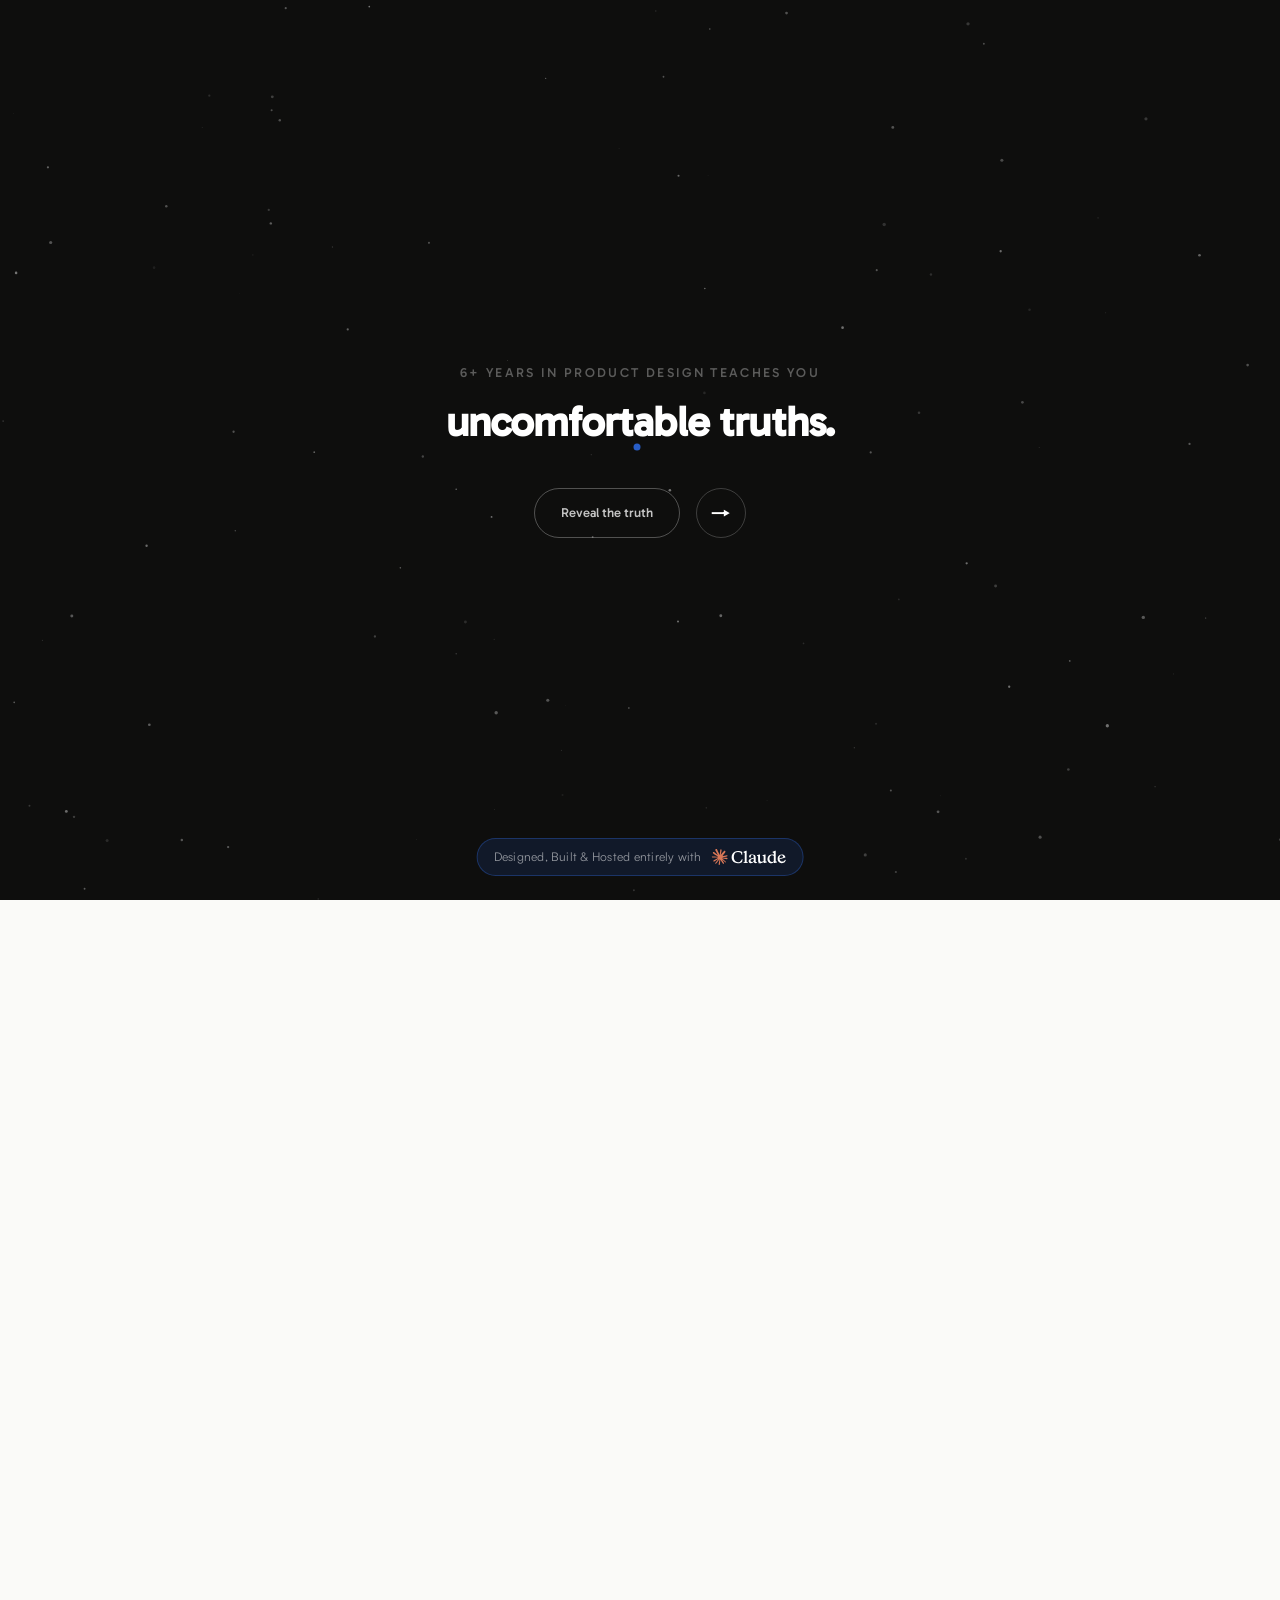
==== commit 731ba6d3: "fix: nav overhaul, mobile gate, Claude badge, next case study loop, chatbot hidden during intro" ====
--- a/index.html
+++ b/index.html
@@ -18,7 +18,7 @@
 <script defer src="/_vercel/insights/script.js"></script>
 </head>
 
-<body>
+<body class="intro-phase">
 
 <!-- Mobile Gate -->
 <div id="mobile-gate" style="display:none; position:fixed; inset:0; z-index:99999; background:#111110; flex-direction:column; align-items:center; justify-content:center; padding:3rem 2rem; box-sizing:border-box;">
@@ -51,6 +51,13 @@
   <div id="loader">
     <canvas id="loader-canvas"></canvas>
     <div id="loader-dot"></div>
+    <div id="claude-badge" style="position:absolute;bottom:24px;left:50%;transform:translateX(-50%);z-index:10;display:flex;align-items:center;gap:10px;background:rgba(40,93,198,0.15);border:1px solid rgba(40,93,198,0.4);border-radius:100px;padding:8px 16px;white-space:nowrap;">
+  <span style="font-size:12px;color:rgba(255,255,255,0.55);letter-spacing:0.02em;font-family:Satoshi,sans-serif;">Designed, Built & Hosted entirely with</span>
+  <svg xmlns="http://www.w3.org/2000/svg" viewBox="0 0 112 24" height="16" role="img" aria-label="Claude" shape-rendering="geometricPrecision">
+    <path d="M11.376 24L10.776 23.544L10.44 22.8L10.776 21.312L11.16 19.392L11.472 17.856L11.76 15.96L11.928 15.336L11.904 15.288L11.784 15.312L10.344 17.28L8.16 20.232L6.432 22.056L6.024 22.224L5.304 21.864L5.376 21.192L5.784 20.616L8.16 17.568L9.6 15.672L10.536 14.592L10.512 14.448H10.464L4.128 18.576L3 18.72L2.496 18.264L2.568 17.52L2.808 17.28L4.704 15.96L9.432 13.32L9.504 13.08L9.432 12.96H9.192L8.4 12.912L5.712 12.84L3.384 12.744L1.104 12.624L0.528 12.504L0 11.784L0.048 11.424L0.528 11.112L1.224 11.16L2.736 11.28L5.016 11.424L6.672 11.52L9.12 11.784H9.504L9.552 11.616L9.432 11.52L9.336 11.424L6.96 9.84L4.416 8.16L3.072 7.176L2.352 6.672L1.992 6.216L1.848 5.208L2.496 4.488L3.384 4.56L3.6 4.608L4.488 5.304L6.384 6.768L8.88 8.616L9.24 8.904L9.408 8.808V8.736L9.24 8.472L7.896 6.024L6.456 3.528L5.808 2.496L5.64 1.872C5.576 1.656 5.544 1.416 5.544 1.152L6.288 0.144001L6.696 0L7.704 0.144001L8.112 0.504001L8.736 1.92L9.72 4.152L11.28 7.176L11.736 8.088L11.976 8.904L12.072 9.168H12.24V9.024L12.36 7.296L12.6 5.208L12.84 2.52L12.912 1.752L13.296 0.840001L14.04 0.360001L14.616 0.624001L15.096 1.32L15.024 1.752L14.76 3.6L14.184 6.504L13.824 8.472H14.04L14.28 8.208L15.264 6.912L16.92 4.848L17.64 4.032L18.504 3.12L19.056 2.688H20.088L20.832 3.816L20.496 4.992L19.44 6.336L18.552 7.464L17.28 9.168L16.512 10.536L16.584 10.632H16.752L19.608 10.008L21.168 9.744L22.992 9.432L23.832 9.816L23.928 10.2L23.592 11.016L21.624 11.496L19.32 11.952L15.888 12.768L15.84 12.792L15.888 12.864L17.424 13.008L18.096 13.056H19.728L22.752 13.272L23.544 13.8L24 14.424L23.928 14.928L22.704 15.528L21.072 15.144L17.232 14.232L15.936 13.92H15.744V14.016L16.848 15.096L18.84 16.896L21.36 19.224L21.48 19.8L21.168 20.28L20.832 20.232L18.624 18.552L17.76 17.808L15.84 16.2H15.72V16.368L16.152 17.016L18.504 20.544L18.624 21.624L18.456 21.96L17.832 22.176L17.184 22.056L15.792 20.136L14.376 17.952L13.224 16.008L13.104 16.104L12.408 23.352L12.096 23.712L11.376 24Z" fill="#d97757"/>
+    <path d="M39.504 21.2643C37.688 21.2643 36.06 20.9003 34.62 20.1723C33.18 19.4443 32.048 18.4163 31.224 17.0883C30.408 15.7603 30 14.2243 30 12.4803C30 10.6563 30.412 9.03233 31.236 7.60833C32.06 6.17633 33.196 5.06833 34.644 4.28433C36.1 3.49233 37.74 3.09633 39.564 3.09633C40.692 3.09633 41.82 3.22033 42.948 3.46833C44.084 3.71633 45.072 4.09633 45.912 4.60833V8.56833H44.832C44.536 7.16833 43.96 6.12433 43.104 5.43633C42.256 4.74833 41.076 4.40433 39.564 4.40433C38.164 4.40433 36.996 4.73233 36.06 5.38833C35.132 6.03633 34.444 6.93633 33.996 8.08833C33.548 9.24033 33.324 10.5643 33.324 12.0603C33.324 13.5483 33.576 14.8883 34.08 16.0803C34.584 17.2723 35.328 18.2163 36.312 18.9123C37.296 19.6003 38.476 19.9443 39.852 19.9443C40.796 19.9443 41.608 19.7483 42.288 19.3563C42.968 18.9643 43.54 18.4363 44.004 17.7723C44.468 17.1003 44.908 16.2803 45.324 15.3123H46.464L45.684 19.6803C44.892 20.2003 43.936 20.5963 42.816 20.8683C41.704 21.1323 40.6 21.2643 39.504 21.2643ZM47.964 21.0003V19.9563C48.356 19.9003 48.668 19.8403 48.9 19.7763C49.14 19.7043 49.332 19.5883 49.476 19.4283C49.628 19.2683 49.704 19.0443 49.704 18.7563V5.83233L47.964 5.08833V4.28433L51.612 2.73633H52.56V18.7563C52.56 19.0523 52.632 19.2803 52.776 19.4403C52.928 19.6003 53.12 19.7123 53.352 19.7763C53.592 19.8403 53.912 19.9003 54.312 19.9563V21.0003H47.964ZM59.028 21.2643C58.38 21.2643 57.792 21.1363 57.264 20.8803C56.736 20.6243 56.32 20.2563 56.016 19.7763C55.712 19.2963 55.56 18.7363 55.56 18.0963C55.56 17.1203 55.86 16.3443 56.46 15.7683C57.068 15.1843 57.916 14.7403 59.004 14.4363L63.24 13.2363V11.7123C63.24 10.8883 63.048 10.2523 62.664 9.80433C62.288 9.34833 61.708 9.12033 60.924 9.12033C60.228 9.12033 59.704 9.33233 59.352 9.75633C59.008 10.1723 58.836 10.7483 58.836 11.4843V12.6123H56.988C56.764 12.4683 56.588 12.2763 56.46 12.0363C56.34 11.7883 56.28 11.5163 56.28 11.2203C56.28 10.5563 56.516 9.98833 56.988 9.51633C57.46 9.03633 58.06 8.67633 58.788 8.43633C59.516 8.19633 60.256 8.07633 61.008 8.07633C62.592 8.07633 63.836 8.44033 64.74 9.16833C65.644 9.89633 66.096 11.0003 66.096 12.4803V18.5403C66.096 18.8603 66.168 19.1043 66.312 19.2723C66.456 19.4403 66.644 19.5603 66.876 19.6323C67.116 19.6963 67.44 19.7563 67.848 19.8123V20.8563C67.536 20.9683 67.208 21.0563 66.864 21.1203C66.528 21.1843 66.204 21.2163 65.892 21.2163C65.148 21.2163 64.548 21.0483 64.092 20.7123C63.644 20.3683 63.372 19.8643 63.276 19.2003C62.716 19.8643 62.08 20.3763 61.368 20.7363C60.664 21.0883 59.884 21.2643 59.028 21.2643ZM60.444 19.3443C60.948 19.3443 61.44 19.2283 61.92 18.9963C62.408 18.7563 62.848 18.4403 63.24 18.0483V14.3403L60.168 15.2523C59.592 15.4283 59.152 15.7003 58.848 16.0683C58.544 16.4363 58.392 16.9003 58.392 17.4603C58.392 17.8203 58.48 18.1443 58.656 18.4323C58.832 18.7203 59.076 18.9443 59.388 19.1043C59.7 19.2643 60.052 19.3443 60.444 19.3443ZM73.608 21.2643C72.32 21.2643 71.356 20.9283 70.716 20.2563C70.084 19.5843 69.768 18.6363 69.768 17.4123V10.9083L68.016 10.2603L68.112 9.45633L71.664 8.07633H72.624V16.9323C72.624 17.6923 72.812 18.2563 73.188 18.6243C73.564 18.9923 74.14 19.1763 74.916 19.1763C75.428 19.1763 75.964 19.0603 76.524 18.8283C77.084 18.5883 77.6 18.2803 78.072 17.9043V10.9083L76.32 10.2603V9.45633L79.98 8.07633H80.928V17.8323C80.928 18.1523 81 18.4003 81.144 18.5763C81.288 18.7443 81.476 18.8643 81.708 18.9363C81.948 19.0083 82.272 19.0723 82.68 19.1283V20.1603L79.02 21.1803H78.072V19.0803C77.44 19.7363 76.728 20.2643 75.936 20.6643C75.144 21.0643 74.368 21.2643 73.608 21.2643ZM89.328 21.2643C88.264 21.2643 87.312 21.0083 86.472 20.4963C85.632 19.9763 84.976 19.1683 84.504 18.3723C84.032 17.4763 83.796 16.4843 83.796 15.3963C83.796 13.9643 84.08 12.6963 84.648 11.5923C85.224 10.4883 86.032 9.62833 87.072 9.01233C88.112 8.38833 89.32 8.07633 90.696 8.07633C91.12 8.07633 91.556 8.12433 92.004 8.22033C92.46 8.30833 92.896 8.43633 93.312 8.60433V5.82033L91.56 5.08833V4.28433L95.22 2.73633H96.168V17.8323C96.168 18.1523 96.24 18.4003 96.384 18.5763C96.536 18.7443 96.728 18.8643 96.96 18.9363C97.2 19.0083 97.52 19.0723 97.92 19.1283V20.1603L94.26 21.1803H93.312V19.5843C92.752 20.1123 92.132 20.5243 91.452 20.8203C90.78 21.1163 90.072 21.2643 89.328 21.2643ZM90.504 19.3323C90.976 19.3323 91.456 19.2363 91.944 19.0443C92.432 18.8523 92.888 18.5883 93.312 18.2523V10.3563C92.584 9.76433 91.776 9.46833 90.888 9.46833C89.992 9.46833 89.236 9.69633 88.62 10.1523C88.004 10.6083 87.54 11.2283 87.228 12.0123C86.924 12.7883 86.772 13.6563 86.772 14.6163C86.772 15.5283 86.908 16.3403 87.18 17.0523C87.452 17.7563 87.868 18.3123 88.428 18.7203C88.988 19.1283 89.68 19.3323 90.504 19.3323ZM105.252 21.2643C104.068 21.2643 103.004 20.9883 102.06 20.4363C101.116 19.8843 100.376 19.1163 99.84 18.1323C99.304 17.1483 99.036 16.0443 99.036 14.8203C99.036 13.5563 99.308 12.4123 99.852 11.3883C100.404 10.3563 101.156 9.54833 102.108 8.96433C103.068 8.37233 104.136 8.07633 105.312 8.07633C106.216 8.07633 107.048 8.26433 107.808 8.64033C108.568 9.01633 109.2 9.54433 109.704 10.2243C110.216 10.9043 110.552 11.6883 110.712 12.5763L101.928 15.2883C102.168 16.4003 102.644 17.2763 103.356 17.9163C104.076 18.5563 104.968 18.8763 106.032 18.8763C106.92 18.8763 107.716 18.6523 108.42 18.2043C109.124 17.7483 109.748 17.0603 110.292 16.1403L111.228 16.4403C111.012 17.4003 110.62 18.2443 110.052 18.9723C109.484 19.7003 108.784 20.2643 107.952 20.6643C107.128 21.0643 106.228 21.2643 105.252 21.2643ZM107.628 12.2043C107.516 11.6523 107.324 11.1683 107.052 10.7523C106.788 10.3283 106.46 10.0003 106.068 9.76833C105.676 9.53633 105.244 9.42033 104.772 9.42033C104.18 9.42033 103.656 9.60033 103.2 9.96033C102.752 10.3123 102.4 10.8163 102.144 11.4723C101.896 12.1203 101.772 12.8723 101.772 13.7283C101.772 13.8803 101.776 13.9963 101.784 14.0763L107.628 12.2043Z" fill="#ffffff"/>
+  </svg>
+</div>
   </div>
 
   <!-- NAVIGATION -->
@@ -63,80 +70,42 @@
           <button class="nav-dropdown-trigger">Work</button>
           <div class="nav-mega">
             <div class="nav-mega-links">
-              <a class="nav-mega-item active" href="/work/chefkart-2.html" data-card="work-0" onmouseenter="navExpandCS(true)">
+              <a class="nav-mega-item active" data-card="work-0" href="/#work">
                 <div class="nav-mega-text">
                   <p class="nav-mega-title">Product Case Studies</p>
                   <p class="nav-mega-desc">End-to-end design for fintech & consumer</p>
                 </div>
               </a>
-              <a class="nav-mega-item" href="/work/ai-explorations.html" data-card="work-1" onmouseenter="navExpandCS(false); navShowCard('work-1')">
+              <a class="nav-mega-item" data-card="work-1" href="/work/ai-explorations.html">
                 <div class="nav-mega-text">
                   <p class="nav-mega-title">AI Explorations</p>
                   <p class="nav-mega-desc">Design at the intersection of AI & product</p>
                 </div>
+                <span class="nav-mega-badge">↗</span>
               </a>
-              <a class="nav-mega-item" href="/work/photography.html" data-card="work-2" onmouseenter="navExpandCS(false); navShowCard('work-2')">
+              <a class="nav-mega-item" data-card="work-2" href="/work/photography.html">
                 <div class="nav-mega-text">
                   <p class="nav-mega-title">Photography</p>
                   <p class="nav-mega-desc">Two years behind the lens</p>
                 </div>
+                <span class="nav-mega-badge">↗</span>
               </a>
             </div>
-            <div class="nav-mega-card-panel">
-              <div class="nav-cs-panel open" id="navCsPanel">
-                <a class="nav-cs-item" href="/work/syfe.html" onmouseenter="navShowCard('cs-2')" onmouseleave="navShowCard('cs-default')">
-                  <p class="nav-cs-title">Designing wealth for everyday investors</p>
-                  <p class="nav-cs-meta">Syfe · 2025</p>
-                </a>
-                <a class="nav-cs-item" href="/work/bharatpe.html" onmouseenter="navShowCard('cs-3')" onmouseleave="navShowCard('cs-default')">
-                  <p class="nav-cs-title">Design system that scaled payments</p>
-                  <p class="nav-cs-meta">BharatPe · 2023</p>
-                </a>
-                <a class="nav-cs-item" href="/work/chefkart-2.html" onmouseenter="navShowCard('cs-0')" onmouseleave="navShowCard('cs-default')">
-                  <p class="nav-cs-title">Redesigning the cook experience</p>
-                  <p class="nav-cs-meta">ChefKart · 2023</p>
-                </a>
-                <a class="nav-cs-item" href="/work/chefkart-1.html" style="display:none;" onmouseenter="navShowCard('cs-1')" onmouseleave="navShowCard('cs-default')">
-                  <p class="nav-cs-title">Home screen that drives every booking</p>
-                  <p class="nav-cs-meta">ChefKart · 2023</p>
-                </a>
-              </div>
-              <div class="nav-cs-thumbs">
-                <div class="nav-card-item active" data-card-id="cs-default">
-                  <div class="nav-card-img"><img src="/images/work/chefkart-2-cover.png" alt="Product case studies" /></div>
-                  <p class="nav-card-title">Syfe · BharatPe · ChefKart</p>
-                  <p class="nav-card-desc">End-to-end product design across fintech and consumer apps.</p>
-                </div>
-                <div class="nav-card-item" data-card-id="cs-0">
-                  <div class="nav-card-img"><img src="/images/work/chefkart-2-cover.png" alt="ChefKart Partner App" /></div>
-                  <p class="nav-card-title">ChefKart Partner App</p>
-                  <p class="nav-card-desc">Redesigning for the next billion users.</p>
-                </div>
-                <div class="nav-card-item" data-card-id="cs-1">
-                  <div class="nav-card-img"><img src="/images/work/chefkart-1-cover.png" alt="ChefKart Customer App" /></div>
-                  <p class="nav-card-title">ChefKart Customer App</p>
-                  <p class="nav-card-desc">Home screen that drives every booking.</p>
-                </div>
-                <div class="nav-card-item" data-card-id="cs-2">
-                  <div class="nav-card-img"><img src="/images/work/syfe-cover.png" alt="Syfe" /></div>
-                  <p class="nav-card-title">Syfe</p>
-                  <p class="nav-card-desc">Designing wealth for everyday investors.</p>
-                </div>
-                <div class="nav-card-item" data-card-id="cs-3">
-                  <div class="nav-card-img"><img src="/images/work/bharatpe-cover.png" alt="BharatPe" /></div>
-                  <p class="nav-card-title">BharatPe</p>
-                  <p class="nav-card-desc">Design system that scaled payments.</p>
-                </div>
-                <div class="nav-card-item" data-card-id="work-1">
-                  <div class="nav-card-img"><img src="/images/photography/photo-1.jpg" alt="AI explorations" /></div>
-                  <p class="nav-card-title">AI × Design</p>
-                  <p class="nav-card-desc">Experiments at the intersection of AI and product thinking.</p>
-                </div>
-                <div class="nav-card-item" data-card-id="work-2">
-                  <div class="nav-card-img"><img src="/images/photography/photo-1.jpg" alt="Photography" /></div>
-                  <p class="nav-card-title">Through the Lens</p>
-                  <p class="nav-card-desc">Stillness, people, light. Seeing what most walk past.</p>
-                </div>
+            <div class="nav-mega-thumb-panel">
+              <div class="nav-thumb-item active" data-thumb="work-0">
+                <div class="nav-card-img"><img src="/images/work/chefkart-2-cover.png" alt="Product case studies" /></div>
+                <p class="nav-card-title">Syfe · BharatPe · ChefKart</p>
+                <p class="nav-card-desc">End-to-end product design across fintech and consumer apps.</p>
+              </div>
+              <div class="nav-thumb-item" data-thumb="work-1">
+                <div class="nav-card-img"><img src="/images/photography/photo-1.jpg" alt="AI Explorations" /></div>
+                <p class="nav-card-title">AI × Design</p>
+                <p class="nav-card-desc">Experiments at the intersection of AI and product thinking.</p>
+              </div>
+              <div class="nav-thumb-item" data-thumb="work-2">
+                <div class="nav-card-img"><img src="/images/photography/photo-1.jpg" alt="Photography" /></div>
+                <p class="nav-card-title">Two years behind the lens</p>
+                <p class="nav-card-desc">Selected personal photography work.</p>
               </div>
             </div>
           </div>
@@ -165,18 +134,18 @@
                 </div>
               </a>
             </div>
-            <div class="nav-mega-card-panel">
-              <div class="nav-card-item active" data-card-id="about-0">
+            <div class="nav-mega-thumb-panel">
+              <div class="nav-thumb-item active" data-thumb="about-0">
                 <div class="nav-card-img"><img src="/images/photography/photo-2.jpg" alt="As a designer" /></div>
                 <p class="nav-card-title">Fintech · Consumer · AI</p>
                 <p class="nav-card-desc">Designing products that earn trust across 3 countries.</p>
               </div>
-              <div class="nav-card-item" data-card-id="about-1">
+              <div class="nav-thumb-item" data-thumb="about-1">
                 <div class="nav-card-img"><img src="/images/photography/photo-3.jpg" alt="My journey" /></div>
                 <p class="nav-card-title">NIFT → ChefKart → BharatPe → Syfe</p>
                 <p class="nav-card-desc">From founding designer to senior across 3 countries.</p>
               </div>
-              <div class="nav-card-item" data-card-id="about-2">
+              <div class="nav-thumb-item" data-thumb="about-2">
                 <div class="nav-card-img"><img src="/images/photography/photo-1.jpg" alt="Why hire me" /></div>
                 <p class="nav-card-title">I design. I ship. I build.</p>
                 <p class="nav-card-desc">Senior designer who codes and delivers end-to-end.</p>
@@ -582,25 +551,5 @@
     });
   }
   </script>
-  <script>
-  function navExpandCS(expand) {
-    var panel = document.getElementById('navCsPanel');
-    if (!panel) return;
-    if (expand) {
-      panel.classList.add('open');
-      navShowCard('cs-default');
-    } else {
-      panel.classList.remove('open');
-    }
-  }
-
-  function navShowCard(cardId) {
-    document.querySelectorAll('.nav-card-item').forEach(function(el) {
-      el.classList.remove('active');
-    });
-    var target = document.querySelector('[data-card-id="' + cardId + '"]');
-    if (target) target.classList.add('active');
-  }
-  </script>
 </body>
 </html>
--- a/css/main.css
+++ b/css/main.css
@@ -201,6 +201,10 @@
 
 /* Hide nav + all page sections except hero during phases 1 & 2 */
 body.intro-phase #nav { visibility: hidden; }
+body.intro-phase #ai-widget { display: none !important; }
+#nav { transition: transform 0.6s cubic-bezier(0.22, 1, 0.36, 1); }
+#nav.nav-slide-down { animation: navSlideDown 0.6s cubic-bezier(0.22, 1, 0.36, 1) forwards; }
+@keyframes navSlideDown { from { transform: translateY(-100%); } to { transform: translateY(0); } }
 body.intro-phase .page-wrapper > *:not(#heroIntro) { visibility: hidden; }
 
 .hero-intro {
@@ -1828,63 +1832,91 @@
   color: #626262;
   line-height: 1.4;
 }
-.nav-cs-panel {
-  display: none;
+.nav-mega {
+  display: flex;
+  gap: 0;
+  min-width: 480px;
+}
+.nav-mega-links {
+  width: 220px;
+  flex-shrink: 0;
+  display: flex;
   flex-direction: column;
   gap: 2px;
-  padding: 4px 0;
-  border-bottom: 0.5px solid var(--color-border-tertiary);
+  padding: 4px;
+}
+.nav-mega-item {
+  display: flex;
+  align-items: flex-start;
+  justify-content: space-between;
+  padding: 10px 12px;
+  border-radius: 8px;
+  text-decoration: none;
+  transition: background 0.15s;
+  gap: 8px;
+}
+.nav-mega-item:hover,
+.nav-mega-item.active {
+  background: #E8EFFE;
+}
+[data-theme="dark"] .nav-mega-item:hover,
+[data-theme="dark"] .nav-mega-item.active {
+  background: rgba(40,93,198,0.15);
+}
+.nav-mega-item:hover .nav-mega-title,
+.nav-mega-item.active .nav-mega-title {
+  color: #285DC6;
+}
+.nav-mega-badge {
+  font-size: 11px;
+  color: #285DC6;
+  opacity: 0;
+  transition: opacity 0.15s;
+  flex-shrink: 0;
+  margin-top: 2px;
+}
+.nav-mega-item:hover .nav-mega-badge {
+  opacity: 1;
+}
+.nav-mega-thumb-panel {
+  flex: 1;
+  border-left: 0.5px solid var(--color-border-tertiary);
+  padding: 4px 4px 4px 16px;
+  position: relative;
+  min-height: 160px;
+  display: flex;
+  flex-direction: column;
+  justify-content: center;
+}
+.nav-thumb-item {
+  display: none !important;
+  flex-direction: column;
+}
+.nav-thumb-item.active {
+  display: flex !important;
+}
+.nav-thumb-item .nav-card-img {
+  width: 100%;
+  aspect-ratio: 16/9;
+  overflow: hidden;
+  border-radius: var(--radius-md);
   margin-bottom: 8px;
 }
-.nav-cs-panel.open {
-  display: flex;
-}
-.nav-cs-item {
-  display: block;
-  padding: 8px 10px;
-  border-radius: var(--radius-md);
-  text-decoration: none;
-  transition: background var(--duration-fast) var(--ease-out);
-}
-.nav-cs-item:hover {
-  background: #D4E4F7;
-}
-[data-theme="dark"] .nav-cs-item:hover {
-  background: rgba(40,93,198,0.2);
-}
-.nav-cs-title {
-  font-size: 14px;
-  font-weight: 500;
+.nav-thumb-item .nav-card-img img {
+  width: 100%;
+  height: 100%;
+  object-fit: cover;
+}
+.nav-thumb-item .nav-card-title {
+  font-size: 12px;
+  font-weight: 400;
   color: var(--color-text-primary);
   margin-bottom: 2px;
-  line-height: 1.6;
-}
-.nav-cs-meta {
-  font-size: 12px;
-  color: #626262;
-}
-.nav-mega-card-panel { position: relative; min-height: 200px; display: flex; flex-direction: row; gap: 20; width: 100%; }
-.nav-cs-panel { min-width: 240px; max-width: 240px; padding-right: 12px; padding-top: 0; }
-.nav-cs-thumbs { position: relative; width: 240px; flex-shrink: 0; padding: 0; min-height: 200px; border-left: 0.5px solid var(--color-border-tertiary); padding-left: 20px; }
-.nav-cs-thumbs .nav-card-item { position: absolute; inset: 0; display: flex; flex-direction: column; }
-.nav-cs-thumbs .nav-card-item.active { position: absolute !important; opacity: 1 !important; visibility: visible !important; }
-.nav-cs-thumbs .nav-card-img { width: 100%; aspect-ratio: 16/9; overflow: hidden; border-radius: var(--radius-md); margin-bottom: 8px; }
-.nav-cs-thumbs .nav-card-img img { width: 100%; height: 100%; object-fit: cover; }
-.nav-cs-thumbs .nav-card-title { font-size: 12px; font-weight: 400; color: var(--color-text-primary); margin-bottom: 2px; }
-.nav-cs-thumbs .nav-card-desc { font-size: 11px; color: var(--color-text-muted); line-height: 1.4; }
-.nav-card-item {
-  position: absolute;
-  inset: 0;
-  opacity: 0;
-  visibility: hidden;
-  transition: opacity var(--duration-normal) var(--ease-out);
-  display: flex;
-  flex-direction: column;
-}
-.nav-card-item.active {
-  opacity: 1;
-  visibility: visible;
-  position: relative;
+}
+.nav-thumb-item .nav-card-desc {
+  font-size: 11px;
+  color: var(--color-text-muted);
+  line-height: 1.4;
 }
 .nav-card-img {
   width: 100%;
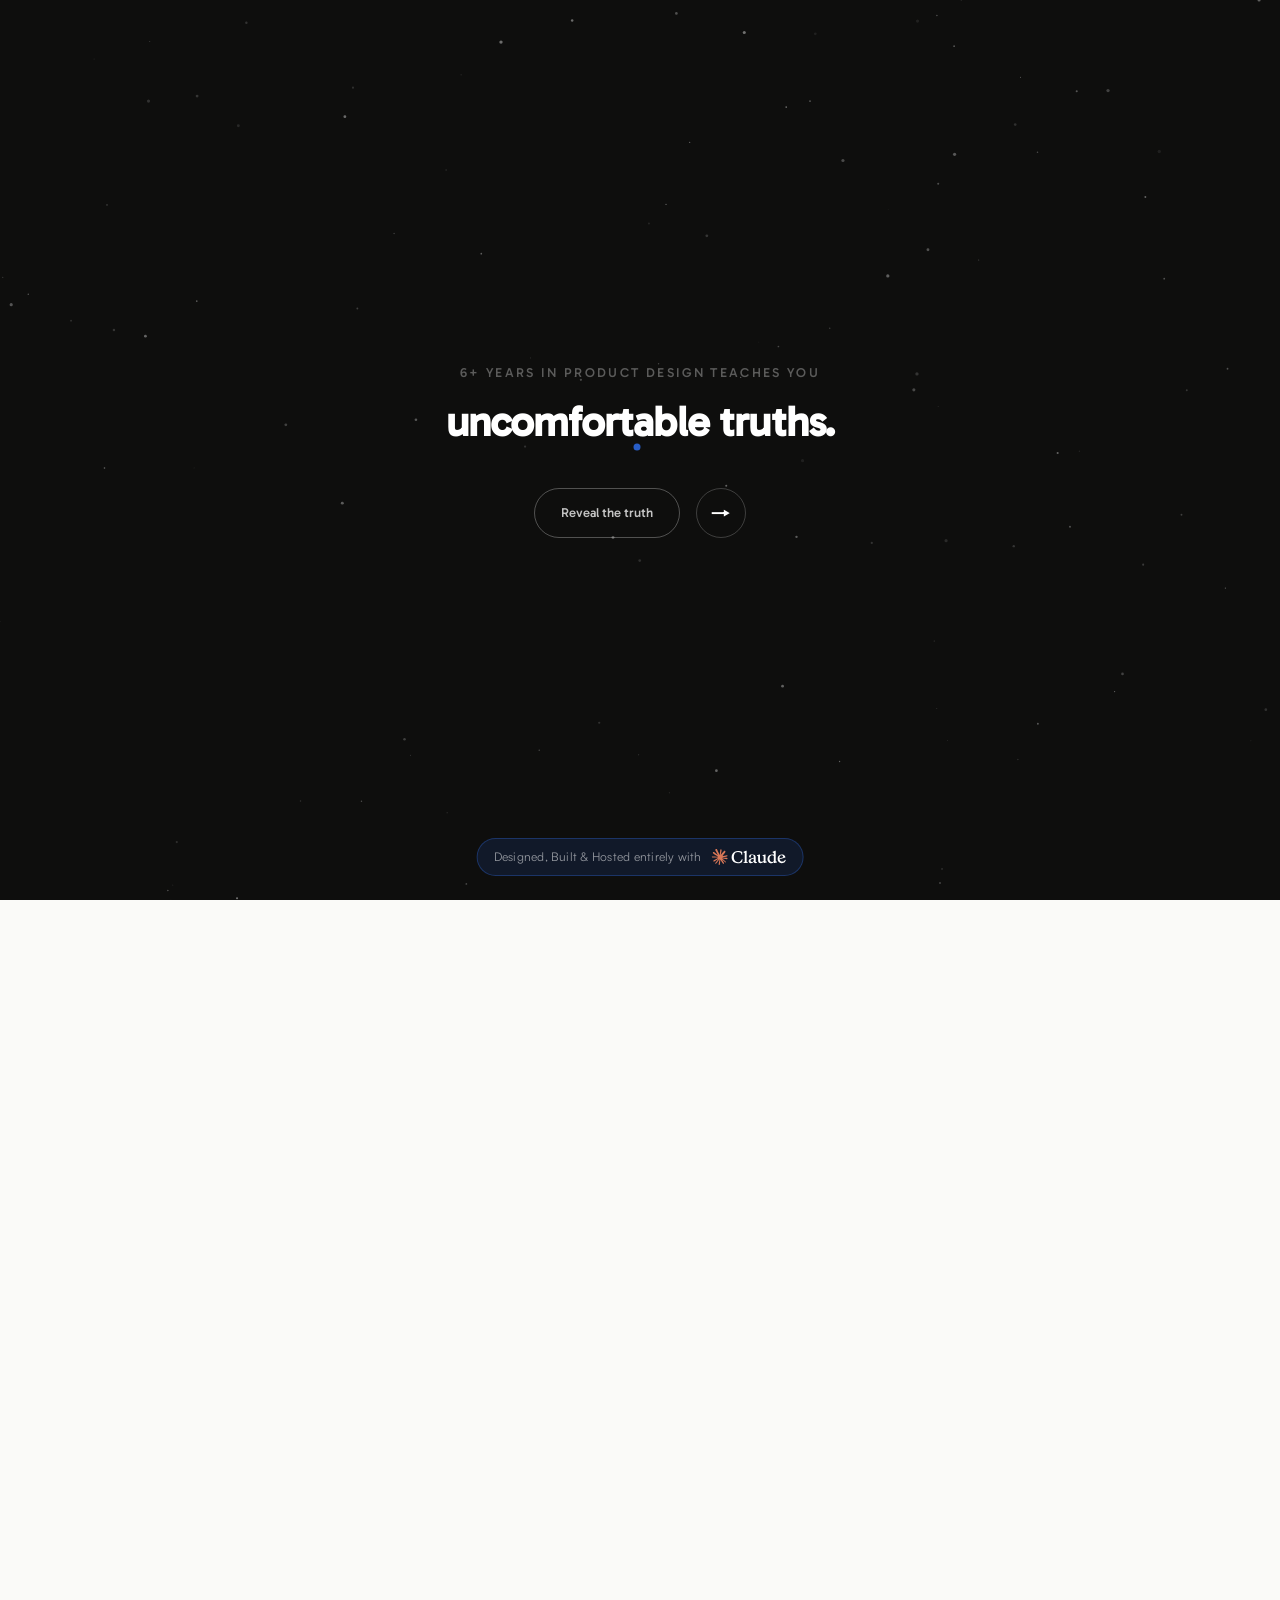
==== commit e0b4d9dc: "feat: mentorship section with rotating testimonials, Topmate badges, stats grid" ====
--- a/index.html
+++ b/index.html
@@ -375,6 +375,123 @@
       </div>
     </div>
   </section>
+
+  <!-- MENTORSHIP -->
+  <section class="mentorship-section" style="padding: 80px 24px 40px; background: var(--color-background-primary);">
+  <div style="max-width:1100px; margin:0 auto; background:#f2edeb; border-radius:20px; padding:3.5rem 3.5rem 4rem;">
+
+    <div style="display:flex; align-items:center; justify-content:space-between; gap:2rem; flex-wrap:wrap;">
+      <div>
+        <div style="font-size:11px; letter-spacing:0.1em; text-transform:uppercase; color:rgba(17,17,16,0.4); margin-bottom:10px; font-family:var(--font-body);">Beyond the work</div>
+        <div style="font-size:clamp(24px,3vw,32px); font-weight:700; color:#111110; line-height:1.25; font-family:var(--font-display);">Mentoring the next<br>generation of designers.</div>
+      </div>
+      <div style="display:flex; gap:11px; align-items:center; flex-shrink:0;">
+        <img src="/images/topmate-top1.png" alt="Top 1%" style="width:88px; height:88px; border-radius:18px; display:block; transition:transform 0.3s cubic-bezier(0.34,1.56,0.64,1); cursor:pointer;" onmouseenter="this.style.transform='translateY(-6px) scale(1.05)'" onmouseleave="this.style.transform='translateY(0) scale(1)'" />
+        <img src="/images/topmate-peoples-choice.png" alt="People's Choice" style="width:88px; height:88px; border-radius:18px; display:block; transition:transform 0.3s cubic-bezier(0.34,1.56,0.64,1); cursor:pointer;" onmouseenter="this.style.transform='translateY(-6px) scale(1.05)'" onmouseleave="this.style.transform='translateY(0) scale(1)'" />
+        <img src="/images/topmate-community-care.png" alt="Community Care" style="width:88px; height:88px; border-radius:18px; display:block; transition:transform 0.3s cubic-bezier(0.34,1.56,0.64,1); cursor:pointer;" onmouseenter="this.style.transform='translateY(-6px) scale(1.05)'" onmouseleave="this.style.transform='translateY(0) scale(1)'" />
+      </div>
+    </div>
+
+    <div style="height:0.5px; background:rgba(17,17,16,0.1); margin:2rem 0;"></div>
+
+    <div style="display:flex; gap:2.5rem; align-items:center;">
+
+      <div style="flex:1; min-width:0;">
+        <div id="mentorship-quote" style="font-size:18px; color:#111110; line-height:1.75; font-family:var(--font-body); transition:opacity 0.5s cubic-bezier(0.4,0,0.2,1), transform 0.5s cubic-bezier(0.4,0,0.2,1); min-height:140px; display:flex; align-items:flex-start;">"I had an amazing session with Prince. He was very friendly and provided me with important tips on improving my resume, portfolio, and job search. He helped me create a plan for the coming days and filled me with confidence."</div>
+        <div style="margin-top:10px; font-size:14px; color:rgba(17,17,16,0.45); font-family:var(--font-body); transition:opacity 0.4s ease;">
+          <span id="mentorship-name" style="font-weight:600; color:#2C2C34;"></span>
+          <span id="mentorship-date" style="font-weight:400;"></span>
+        </div>
+        <div id="mentorship-dots" style="display:flex; gap:6px; margin-top:1.25rem;"></div>
+      </div>
+
+      <div style="width:0; flex-shrink:0;"></div>
+
+      <div style="flex:0 0 340px; display:flex; flex-direction:column;">
+        <div style="display:flex; flex:1;">
+          <div style="padding:1.25rem; flex:1; text-align:center; border-bottom:0.5px solid rgba(17,17,16,0.1); display:flex; flex-direction:column; align-items:center; justify-content:center;">
+            <div style="font-size:36px; font-weight:700; color:#2C2C34; line-height:1; font-family:var(--font-display);">32</div>
+            <div style="font-size:14px; font-weight:500; color:rgba(17,17,16,0.45); margin-top:8px; font-family:var(--font-body);">Sessions</div>
+          </div>
+          <div style="width:0.5px; background:rgba(17,17,16,0.1);"></div>
+          <div style="padding:1.25rem; flex:1; text-align:center; border-bottom:0.5px solid rgba(17,17,16,0.1); display:flex; flex-direction:column; align-items:center; justify-content:center;">
+            <div style="font-size:36px; font-weight:700; color:#2C2C34; line-height:1; font-family:var(--font-display);">4.7</div>
+            <div style="font-size:14px; font-weight:500; color:rgba(17,17,16,0.45); margin-top:8px; font-family:var(--font-body);">Rating</div>
+          </div>
+        </div>
+        <div style="display:flex; flex:1;">
+          <div style="padding:1.25rem; flex:1; text-align:center; display:flex; flex-direction:column; align-items:center; justify-content:center;">
+            <div style="font-size:36px; font-weight:700; color:#2C2C34; line-height:1; font-family:var(--font-display);">13</div>
+            <div style="font-size:14px; font-weight:500; color:rgba(17,17,16,0.45); margin-top:8px; font-family:var(--font-body);">Testimonials</div>
+          </div>
+          <div style="width:0.5px; background:rgba(17,17,16,0.1);"></div>
+          <div style="padding:1.25rem; flex:1; text-align:center; display:flex; flex-direction:column; align-items:center; justify-content:center; min-width:0;">
+            <div style="font-size:36px; font-weight:700; color:#2C2C34; line-height:1; font-family:var(--font-display); white-space:nowrap;">Top 1%</div>
+            <div style="font-size:14px; font-weight:500; color:rgba(17,17,16,0.45); margin-top:8px; font-family:var(--font-body);">Topmate</div>
+          </div>
+        </div>
+      </div>
+
+    </div>
+
+    <div style="text-align:center; margin-top:2rem; padding-top:20px;">
+      <a href="https://topmate.io/prince_kumar26" target="_blank" rel="noopener" style="display:inline-flex; align-items:center; gap:6px; font-size:14px; font-weight:600; color:#fff; text-decoration:none; padding:12px 48px; border-radius:100px; background:#2C2C34; font-family:var(--font-body); transition:transform 0.2s ease, background 0.2s ease;" onmouseenter="this.style.background='#111110'; this.style.transform='translateY(-2px)'" onmouseleave="this.style.background='#2C2C34'; this.style.transform='translateY(0)'">View on Topmate</a>
+    </div>
+
+  </div>
+  </section>
+
+  <script>
+  (function() {
+    var testimonials = [
+      { text: '“I had an amazing session with Prince. He was very friendly and provided me with important tips on improving my resume, portfolio, and job search. He helped me create a plan for the coming days and filled me with confidence.”', name: 'Pavan', date: ' · Feb 2026' },
+      { text: '“Great conversation with Prince!! The 30-mins talk gave me immense clarity and big picture about tailoring a perfect resume. Prince is super friendly and genuine and he empowers designers through his mentorship.”', name: 'Aditi Soni', date: ' · Nov 2024' },
+      { text: '“The session was fantastic! Prince helped clarify my vision, reviewed my work in detail, and offered valuable suggestions for improvement. He was incredibly friendly and supportive throughout.”', name: 'Nisheeta Kirplani', date: ' · Nov 2024' },
+      { text: '“Prince has great understanding about product development. He spoke about different roles and responsibilities in a very comprehensive way. He took real life examples to convey the content. It was a great call.”', name: 'Prajwal Prasad', date: ' · Aug 2024' },
+      { text: '“I had a fantastic session on my UI/UX design career. His friendly and honest reviews offered crucial insights and highlighted key areas for improvement. It was just what I needed at the start. Thank you, Prince!”', name: 'Rashita Kasana', date: ' · Jul 2024' }
+    ];
+    var cur = 0;
+    var qText = document.getElementById('mentorship-quote');
+    var qName = document.getElementById('mentorship-name');
+    var qDate = document.getElementById('mentorship-date');
+    var dotsEl = document.getElementById('mentorship-dots');
+
+    testimonials.forEach(function(_, i) {
+      var d = document.createElement('div');
+      d.style.cssText = 'width:6px;height:6px;border-radius:50%;background:rgba(17,17,16,0.2);cursor:pointer;transition:all 0.3s;flex-shrink:0;';
+      if (i === 0) { d.style.width = '18px'; d.style.borderRadius = '3px'; d.style.background = '#285DC6'; }
+      d.onclick = function() { goTo(i); };
+      dotsEl.appendChild(d);
+    });
+
+    function goTo(idx) {
+      qText.style.opacity = '0';
+      qText.style.transform = 'translateY(8px)';
+      qName.style.opacity = '0';
+      qDate.style.opacity = '0';
+      setTimeout(function() {
+        cur = idx;
+        qText.textContent = testimonials[cur].text;
+        qName.textContent = testimonials[cur].name;
+        qDate.textContent = testimonials[cur].date;
+        qText.style.opacity = '1';
+        qText.style.transform = 'translateY(0)';
+        qName.style.opacity = '1';
+        qDate.style.opacity = '1';
+        var dots = dotsEl.querySelectorAll('div');
+        dots.forEach(function(d, i) {
+          d.style.width = i === cur ? '18px' : '6px';
+          d.style.borderRadius = i === cur ? '3px' : '50%';
+          d.style.background = i === cur ? '#285DC6' : 'rgba(17,17,16,0.2)';
+        });
+      }, 400);
+    }
+
+    qName.textContent = testimonials[0].name;
+    qDate.textContent = testimonials[0].date;
+    setInterval(function() { goTo((cur + 1) % testimonials.length); }, 5000);
+  })();
+  </script>
 
   <!-- TESTIMONIALS -->
   <section class="testimonials-section">
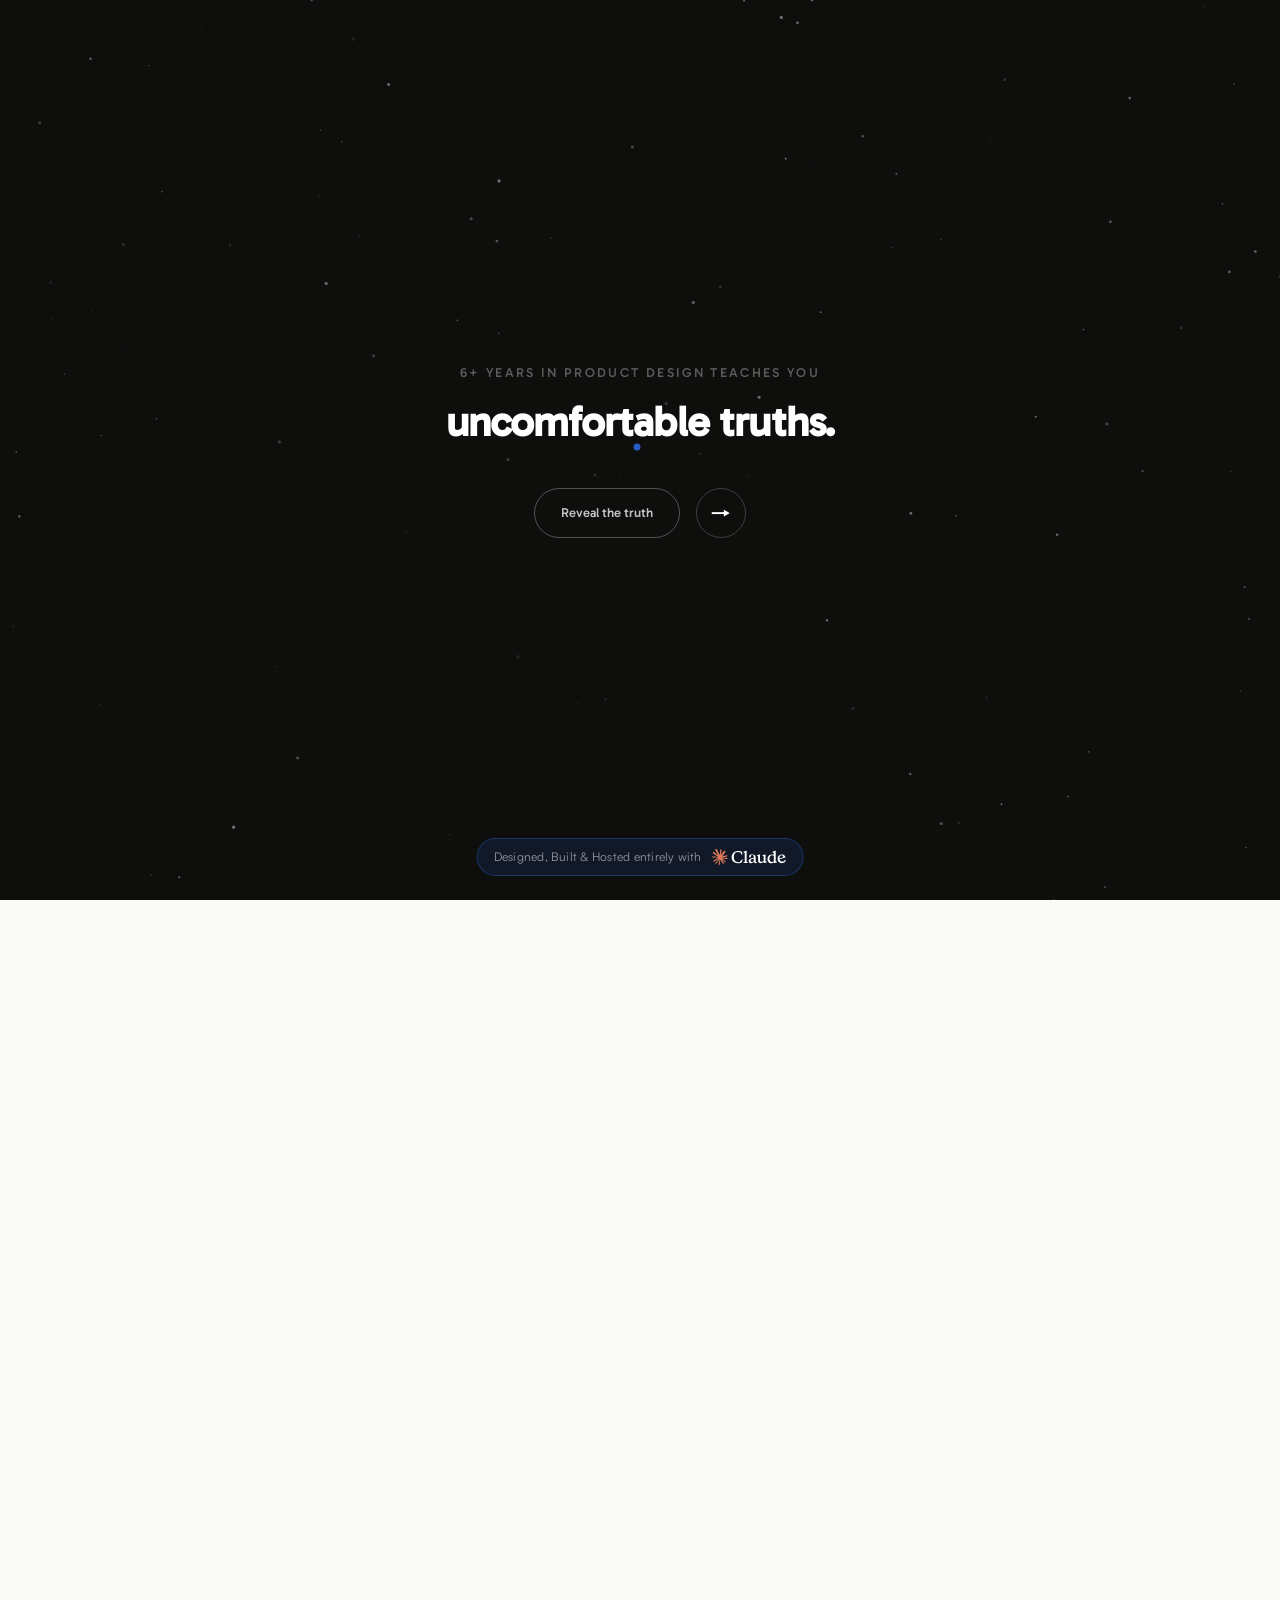
==== commit 124a8096: "feat: add Google Analytics GA4 tracking to all pages" ====
--- a/index.html
+++ b/index.html
@@ -1,6 +1,14 @@
 <!DOCTYPE html>
 <html lang="en" data-theme="light">
 <head>
+<!-- Google tag (gtag.js) -->
+<script async src="https://www.googletagmanager.com/gtag/js?id=G-XVLN334EM6"></script>
+<script>
+  window.dataLayer = window.dataLayer || [];
+  function gtag(){dataLayer.push(arguments);}
+  gtag('js', new Date());
+  gtag('config', 'G-XVLN334EM6');
+</script>
   <meta charset="UTF-8" />
   <meta name="viewport" content="width=device-width, initial-scale=1.0" />
   <meta name="description" content="Prince — Senior Product Designer specialising in end-to-end product design for fintech and consumer apps." />
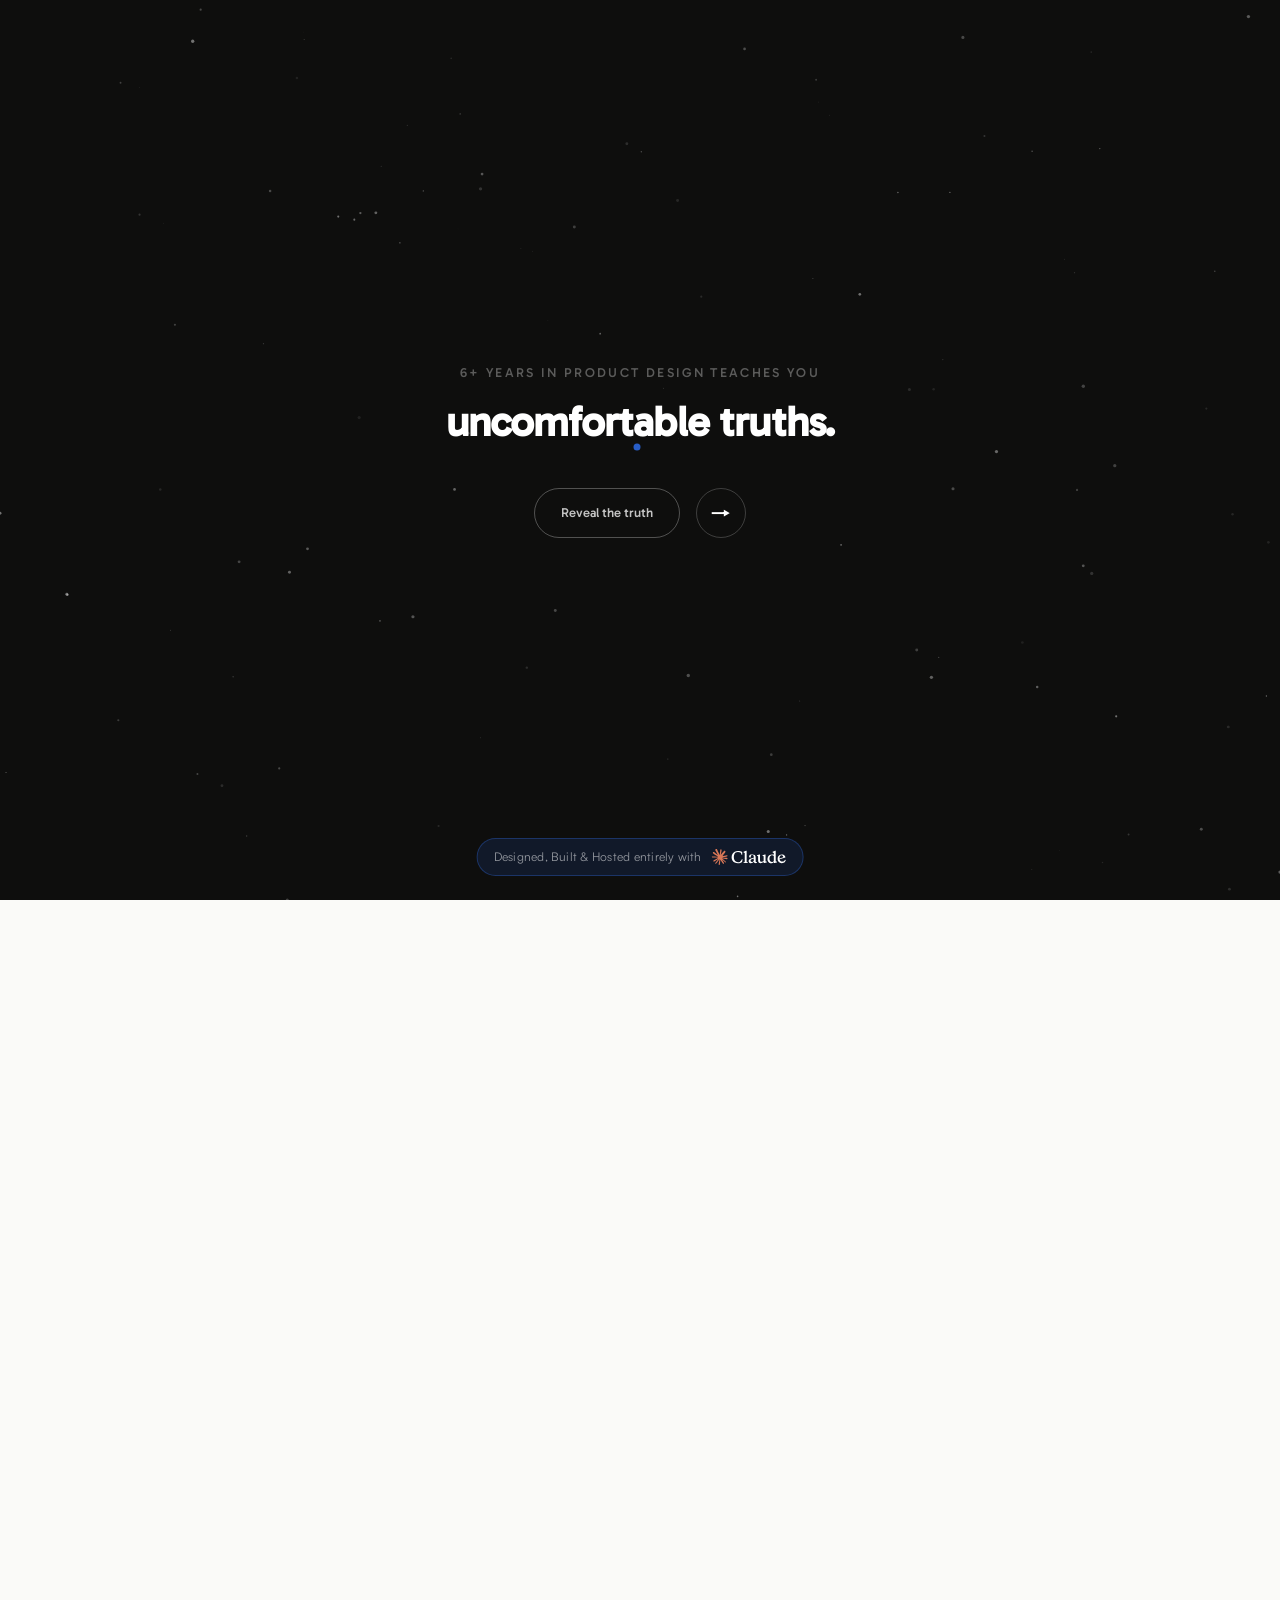
==== commit 79ee616c: "fix: replace nav About dropdown thumbnail with work image across all pages" ====
--- a/index.html
+++ b/index.html
@@ -144,7 +144,7 @@
             </div>
             <div class="nav-mega-thumb-panel">
               <div class="nav-thumb-item active" data-thumb="about-0">
-                <div class="nav-card-img"><img src="/images/photography/photo-2.jpg" alt="As a designer" /></div>
+                <div class="nav-card-img"><img src="/images/about/work/About_Work_001.jpg" alt="As a designer" /></div>
                 <p class="nav-card-title">Fintech · Consumer · AI</p>
                 <p class="nav-card-desc">Designing products that earn trust across 3 countries.</p>
               </div>
@@ -197,7 +197,7 @@
   </section>
 
   <!-- HERO REVEAL -->
-  <section class="hi-reveal-section" id="hiReveal" style="display:none;min-height:100vh;align-items:center;justify-content:center;flex-direction:column;text-align:center;padding:120px 48px 48px;background:var(--color-bg)">
+  <section class="hi-reveal-section" id="hiReveal" style="display:none;min-height:100vh;align-items:center;justify-content:center;flex-direction:column;text-align:center;padding:120px 48px 0px;background:var(--color-bg)">
     <p class="hi-reveal-loc" style="font-size:12px;letter-spacing:0.12em;text-transform:uppercase;color:var(--color-text-muted);margin-bottom:20px">
       <span style="display:inline-block;width:6px;height:6px;background:#285DC6;border-radius:50%;margin-right:8px;vertical-align:middle"></span>
       Based in Gurugram, India
@@ -207,7 +207,7 @@
       <span id="hiTyped">Hello! I'm Prince, I bring ideas and products to life, whether through immersive interactive screens or websites, mobile apps designed for seamless user experiences.</span>
     </p>
     <hr style="border:none;border-top:1px solid rgba(59, 59, 59, 0.08);width:100%;max-width:680px;margin:0 auto 40px">
-    <div style="width:100%;overflow:hidden;padding-bottom:40px;mask-image:linear-gradient(to right,transparent,black 10%,black 90%,transparent);-webkit-mask-image:linear-gradient(to right,transparent,black 10%,black 90%,transparent)">
+    <div style="width:100%;overflow:hidden;padding-bottom:16px;mask-image:linear-gradient(to right,transparent,black 10%,black 90%,transparent);-webkit-mask-image:linear-gradient(to right,transparent,black 10%,black 90%,transparent)">
       <div id="logoTrack" style="display:flex;align-items:center;gap:80px;width:max-content">
         <img src="/images/logos/syfe.webp" alt="Syfe" class="logo-tick" style="height:36px;width:auto">
         <img src="/images/logos/bharatpe.png" alt="BharatPe" class="logo-tick" style="height:42px;width:auto">
@@ -224,7 +224,7 @@
   </section>
 
   <!-- BELIEF BANNER -->
-  <section style="background:linear-gradient(135deg,#C92F65,#8c1a42);padding:80px 42px;text-align:center;margin:48px 48px 64px;border-radius:32px">
+  <section style="background:linear-gradient(135deg,#C92F65,#8c1a42);padding:80px 42px;text-align:center;margin:16px 48px 64px;border-radius:32px">
     <p style="font-family:'Gabarito',sans-serif;font-size:clamp(28px,4vw,48px);font-weight:700;color:#fff;line-height:1.2;max-width:800px;margin:0 auto">I believe great design comes from strong communication and collaboration between teams and clients.</p>
   </section>
 
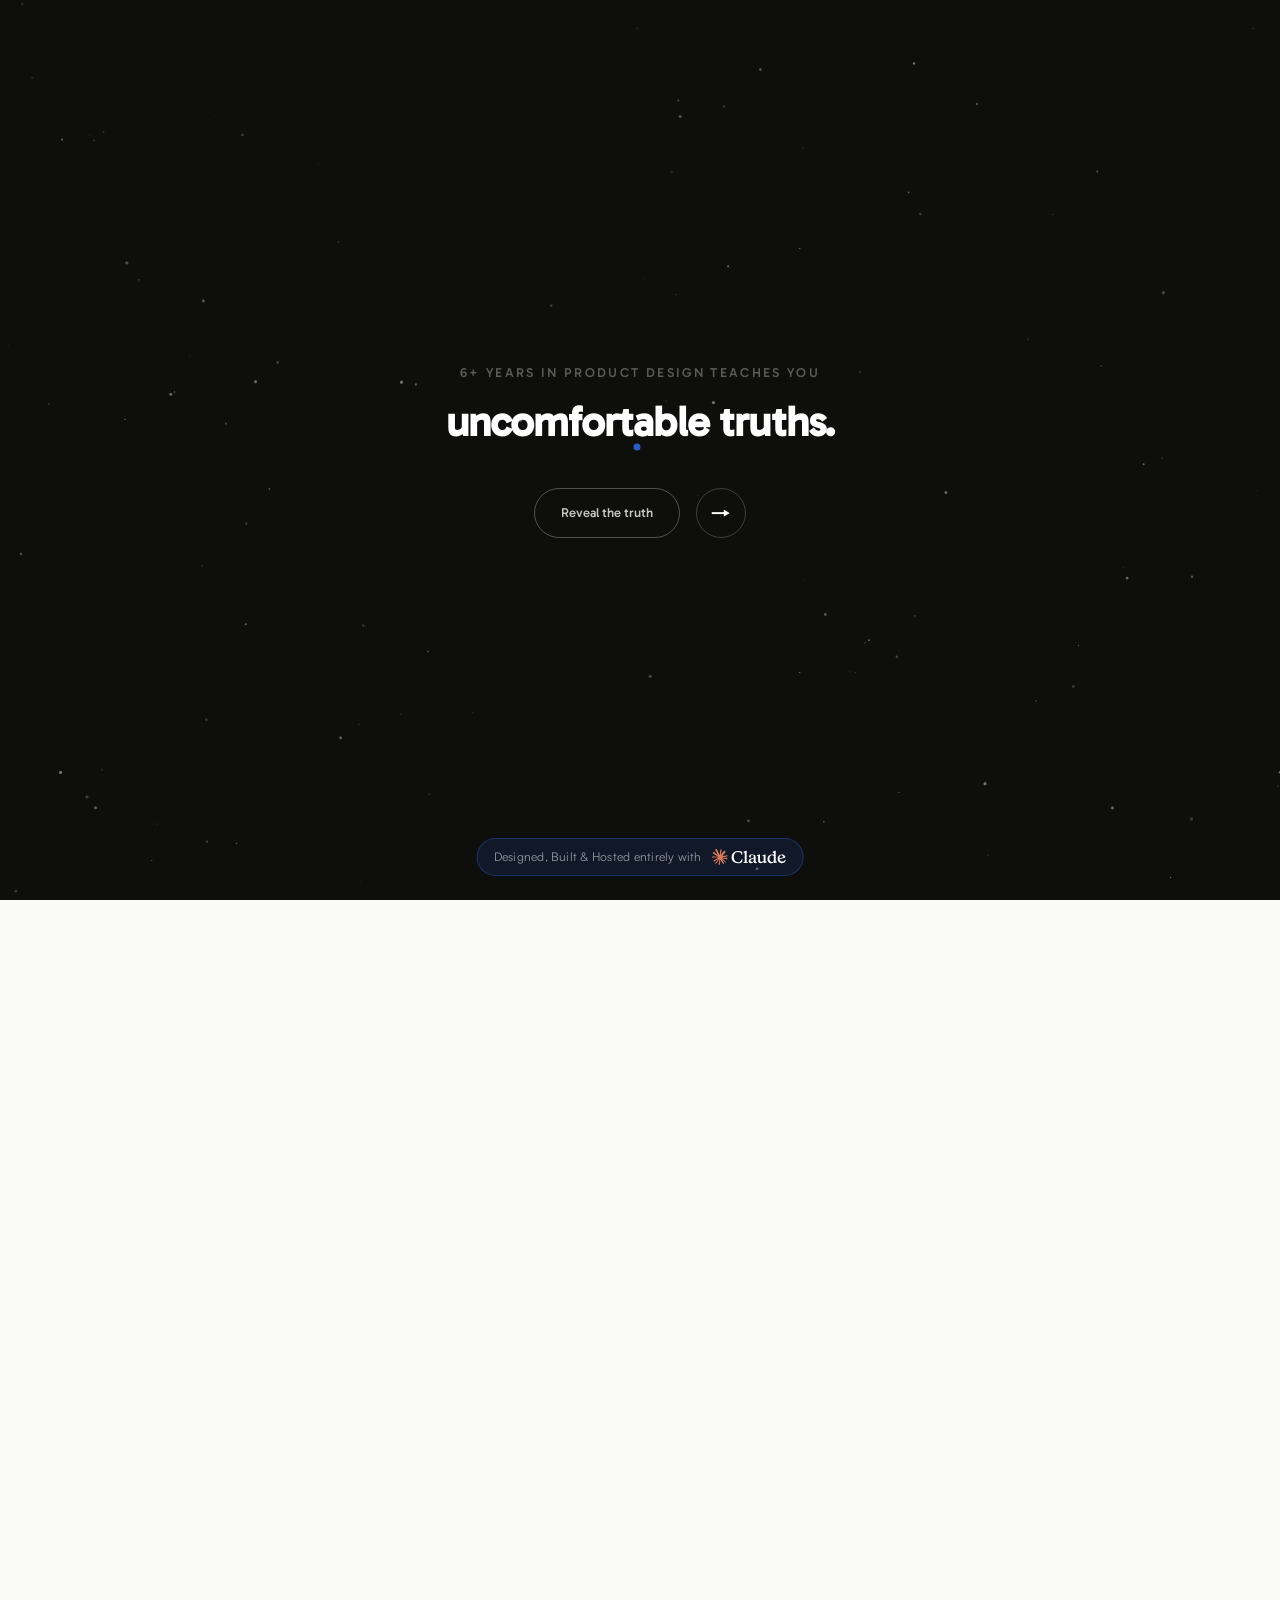
==== commit 4e73a7a6: "fix: update My Journey nav thumbnail to RS_01 research image across all pages" ====
--- a/index.html
+++ b/index.html
@@ -149,7 +149,7 @@
                 <p class="nav-card-desc">Designing products that earn trust across 3 countries.</p>
               </div>
               <div class="nav-thumb-item" data-thumb="about-1">
-                <div class="nav-card-img"><img src="/images/photography/photo-3.jpg" alt="My journey" /></div>
+                <div class="nav-card-img"><img src="/images/chefkart/RS_01.png" alt="My journey" /></div>
                 <p class="nav-card-title">NIFT → ChefKart → BharatPe → Syfe</p>
                 <p class="nav-card-desc">From founding designer to senior across 3 countries.</p>
               </div>
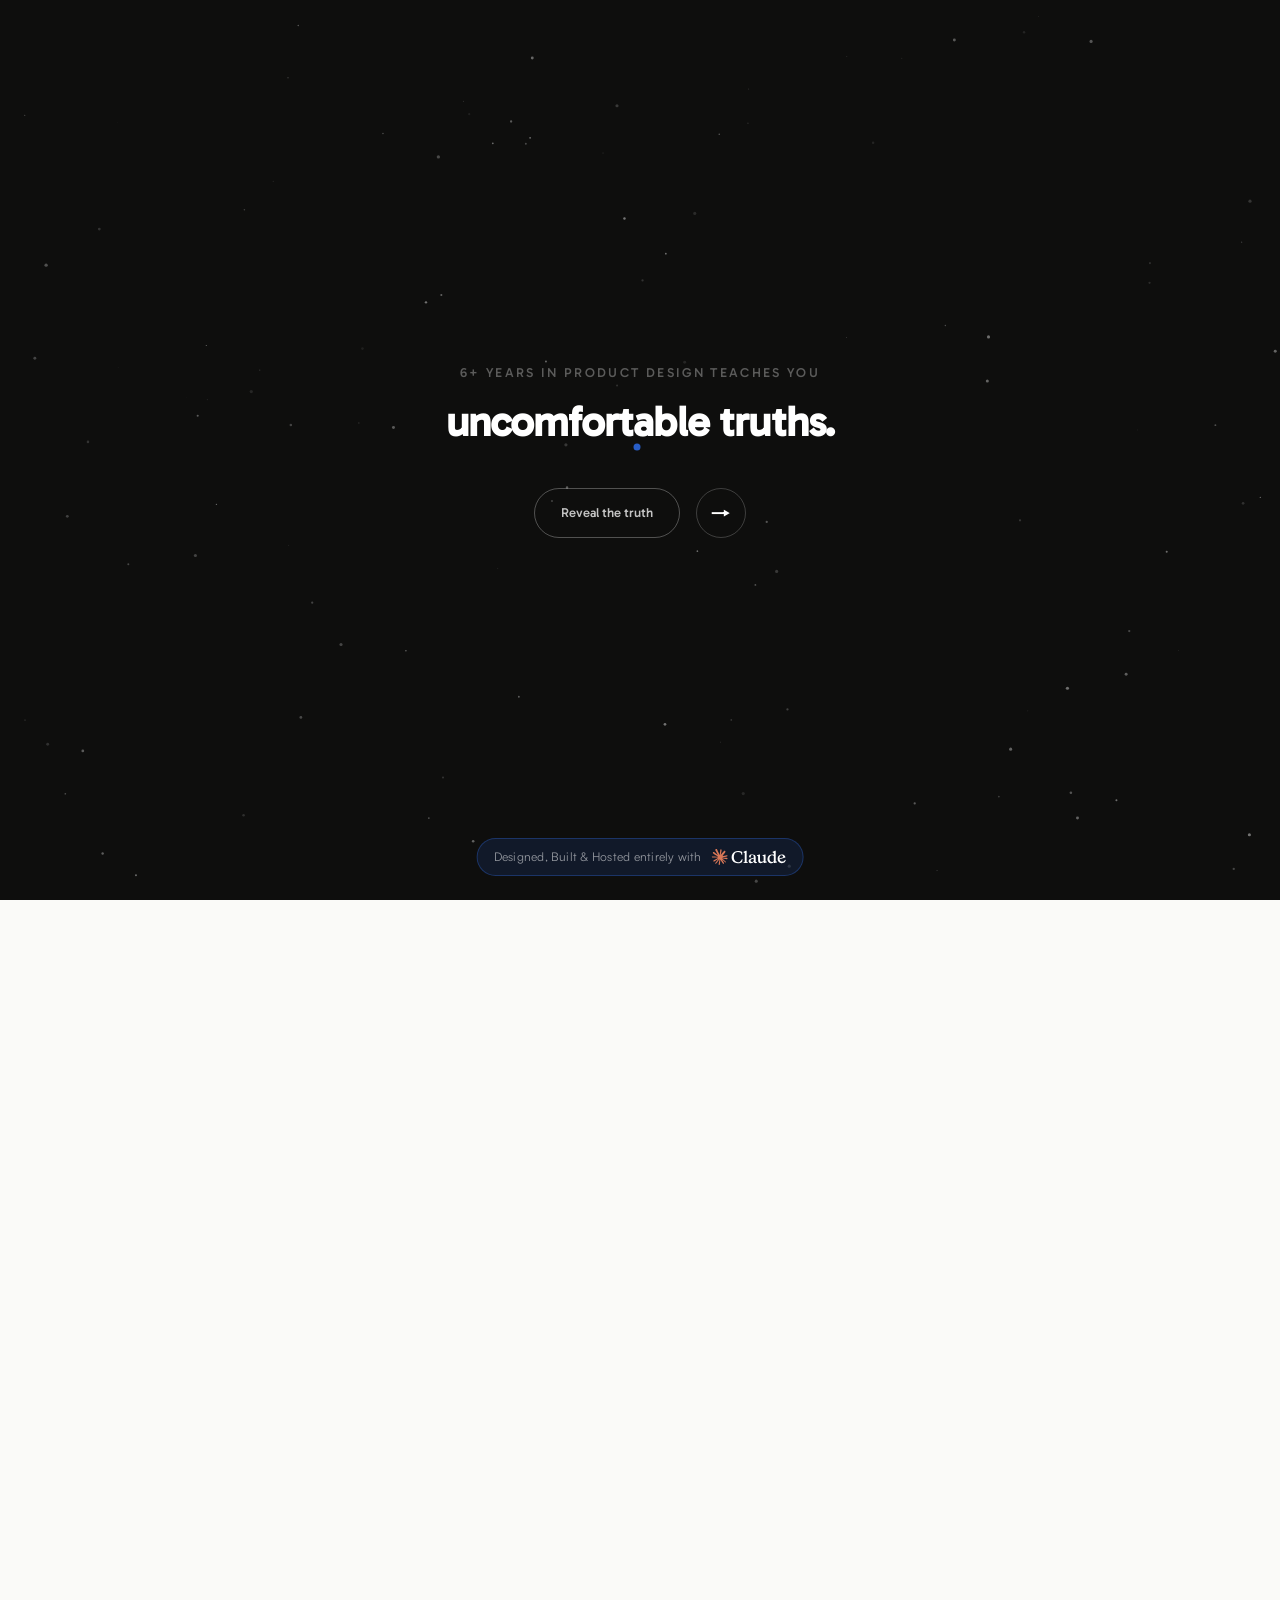
==== commit 6e4776ba: "fix: mobile responsiveness pass across site + chat widget fixes - Fix mobile layout bugs sitewide: h" ====
--- a/index.html
+++ b/index.html
@@ -18,6 +18,7 @@
   <link rel="stylesheet" href="css/reset.css" />
   <link rel="stylesheet" href="css/tokens.css" />
   <link rel="stylesheet" href="css/main.css" />
+  <link rel="stylesheet" href="css/mobile.css" media="(max-width: 768px)">
   <link rel="stylesheet" href="https://unpkg.com/embla-carousel/embla-carousel.css" />
 
   <!-- ANIMATION LIBRARIES -->
@@ -27,30 +28,6 @@
 </head>
 
 <body class="intro-phase">
-
-<!-- Mobile Gate -->
-<div id="mobile-gate" style="display:none; position:fixed; inset:0; z-index:99999; background:#111110; flex-direction:column; align-items:center; justify-content:center; padding:3rem 2rem; box-sizing:border-box;">
-  <div style="position:absolute; top:2.5rem; left:50%; transform:translateX(-50%); font-family:'Satoshi',sans-serif; font-size:11px; letter-spacing:0.12em; color:rgba(250,250,248,0.25); text-transform:uppercase; white-space:nowrap;">Prince Kumar</div>
-  <p style="font-family:Georgia,serif; font-size:clamp(18px,5vw,24px); font-weight:400; color:#FAFAF8; line-height:1.55; text-align:center; letter-spacing:-0.01em; margin:0 0 2rem;">The work here is meant to be felt, not just seen.</p>
-  <div style="width:32px; height:1px; background:rgba(250,250,248,0.15); margin:0 auto 2rem;"></div>
-  <p style="font-family:'Satoshi',sans-serif; font-size:11px; color:rgba(250,250,248,0.28); letter-spacing:0.08em; text-align:center; text-transform:uppercase; margin:0;">Desktop gets you there.</p>
-</div>
-<script>
-  (function() {
-    var gate = document.getElementById('mobile-gate');
-    function check() {
-      if (window.innerWidth <= 1024) {
-        gate.style.display = 'flex';
-        document.body.style.overflow = 'hidden';
-      } else {
-        gate.style.display = 'none';
-        document.body.style.overflow = '';
-      }
-    }
-    check();
-    window.addEventListener('resize', check);
-  })();
-</script>
 
   <!-- CUSTOM CURSOR -->
   <div class="cursor" id="cursor"></div>
@@ -224,7 +201,7 @@
   </section>
 
   <!-- BELIEF BANNER -->
-  <section style="background:linear-gradient(135deg,#C92F65,#8c1a42);padding:80px 42px;text-align:center;margin:16px 48px 64px;border-radius:32px">
+  <section id="belief-banner" style="background:linear-gradient(135deg,#C92F65,#8c1a42);padding:80px 42px;text-align:center;margin:16px 48px 64px;border-radius:32px">
     <p style="font-family:'Gabarito',sans-serif;font-size:clamp(28px,4vw,48px);font-weight:700;color:#fff;line-height:1.2;max-width:800px;margin:0 auto">I believe great design comes from strong communication and collaboration between teams and clients.</p>
   </section>
 
@@ -238,7 +215,8 @@
         <div class="company-row">
           <div class="company-left">
             <h2 class="company-name">Syfe</h2>
-            <p class="company-meta">Dec 2025 – Present<br>Singapore<br>Wealth Management</p>
+            <span class="company-location">Singapore</span>
+            <p class="company-meta">Dec 2025 – Present<br>Wealth Management</p>
             <span class="company-tag">Fintech</span>
           </div>
           <div class="company-right">
@@ -261,7 +239,8 @@
         <div class="company-row">
           <div class="company-left">
             <h2 class="company-name">BharatPe</h2>
-            <p class="company-meta">Oct 2024 – Dec 2025<br>Gurugram, India<br>Merchant Fintech</p>
+            <span class="company-location">India</span>
+            <p class="company-meta">Oct 2024 – Dec 2025<br>Merchant Fintech</p>
             <span class="company-tag">Fintech</span>
           </div>
           <div class="company-right">
@@ -284,7 +263,8 @@
         <div class="company-row">
           <div class="company-left">
             <h2 class="company-name">ChefKart</h2>
-            <p class="company-meta">Mar 2021 – Oct 2024<br>Gurugram, India<br>Consumer · Food Tech</p>
+            <span class="company-location">India</span>
+            <p class="company-meta">Mar 2021 – Oct 2024<br>Consumer · Food Tech</p>
             <span class="company-tag">Consumer</span>
           </div>
           <div class="company-right">
@@ -386,25 +366,25 @@
 
   <!-- MENTORSHIP -->
   <section class="mentorship-section" style="padding: 80px 24px 40px; background: var(--color-background-primary);">
-  <div style="max-width:1100px; margin:0 auto; background:#f2edeb; border-radius:20px; padding:3.5rem 3.5rem 4rem;">
-
-    <div style="display:flex; align-items:center; justify-content:space-between; gap:2rem; flex-wrap:wrap;">
+  <div class="mentorship-card" style="max-width:1100px; margin:0 auto; background:#f2edeb; border-radius:20px; padding:3.5rem 3.5rem 4rem;">
+
+    <div class="mentorship-top" style="display:flex; align-items:center; justify-content:space-between; gap:2rem; flex-wrap:wrap;">
       <div>
         <div style="font-size:11px; letter-spacing:0.1em; text-transform:uppercase; color:rgba(17,17,16,0.4); margin-bottom:10px; font-family:var(--font-body);">Beyond the work</div>
         <div style="font-size:clamp(24px,3vw,32px); font-weight:700; color:#111110; line-height:1.25; font-family:var(--font-display);">Mentoring the next<br>generation of designers.</div>
       </div>
-      <div style="display:flex; gap:11px; align-items:center; flex-shrink:0;">
+      <div class="mentorship-badges" style="display:flex; gap:11px; align-items:center; flex-shrink:0;">
         <img src="/images/topmate-top1.png" alt="Top 1%" style="width:88px; height:88px; border-radius:18px; display:block; transition:transform 0.3s cubic-bezier(0.34,1.56,0.64,1); cursor:pointer;" onmouseenter="this.style.transform='translateY(-6px) scale(1.05)'" onmouseleave="this.style.transform='translateY(0) scale(1)'" />
         <img src="/images/topmate-peoples-choice.png" alt="People's Choice" style="width:88px; height:88px; border-radius:18px; display:block; transition:transform 0.3s cubic-bezier(0.34,1.56,0.64,1); cursor:pointer;" onmouseenter="this.style.transform='translateY(-6px) scale(1.05)'" onmouseleave="this.style.transform='translateY(0) scale(1)'" />
         <img src="/images/topmate-community-care.png" alt="Community Care" style="width:88px; height:88px; border-radius:18px; display:block; transition:transform 0.3s cubic-bezier(0.34,1.56,0.64,1); cursor:pointer;" onmouseenter="this.style.transform='translateY(-6px) scale(1.05)'" onmouseleave="this.style.transform='translateY(0) scale(1)'" />
       </div>
     </div>
 
-    <div style="height:0.5px; background:rgba(17,17,16,0.1); margin:2rem 0;"></div>
-
-    <div style="display:flex; gap:2.5rem; align-items:center;">
-
-      <div style="flex:1; min-width:0;">
+    <div class="mentorship-divider" style="height:0.5px; background:rgba(17,17,16,0.1); margin:2rem 0;"></div>
+
+    <div class="mentorship-body" style="display:flex; gap:2.5rem; align-items:center;">
+
+      <div class="mentorship-quote-col" style="flex:1; min-width:0;">
         <div id="mentorship-quote" style="font-size:18px; color:#111110; line-height:1.75; font-family:var(--font-body); transition:opacity 0.5s cubic-bezier(0.4,0,0.2,1), transform 0.5s cubic-bezier(0.4,0,0.2,1); min-height:140px; display:flex; align-items:flex-start;">"I had an amazing session with Prince. He was very friendly and provided me with important tips on improving my resume, portfolio, and job search. He helped me create a plan for the coming days and filled me with confidence."</div>
         <div style="margin-top:10px; font-size:14px; color:rgba(17,17,16,0.45); font-family:var(--font-body); transition:opacity 0.4s ease;">
           <span id="mentorship-name" style="font-weight:600; color:#2C2C34;"></span>
@@ -413,9 +393,9 @@
         <div id="mentorship-dots" style="display:flex; gap:6px; margin-top:1.25rem;"></div>
       </div>
 
-      <div style="width:0; flex-shrink:0;"></div>
-
-      <div style="flex:0 0 340px; display:flex; flex-direction:column;">
+      <div class="mentorship-spacer" style="width:0; flex-shrink:0;"></div>
+
+      <div class="mentorship-stats" style="flex:0 0 340px; display:flex; flex-direction:column;">
         <div style="display:flex; flex:1;">
           <div style="padding:1.25rem; flex:1; text-align:center; border-bottom:0.5px solid rgba(17,17,16,0.1); display:flex; flex-direction:column; align-items:center; justify-content:center;">
             <div style="font-size:36px; font-weight:700; color:#2C2C34; line-height:1; font-family:var(--font-display);">32</div>
@@ -442,7 +422,7 @@
 
     </div>
 
-    <div style="text-align:center; margin-top:2rem; padding-top:20px;">
+    <div class="mentorship-cta" style="text-align:center; margin-top:2rem; padding-top:20px;">
       <a href="https://topmate.io/prince_kumar26" target="_blank" rel="noopener" style="display:inline-flex; align-items:center; gap:6px; font-size:14px; font-weight:600; color:#fff; text-decoration:none; padding:12px 48px; border-radius:100px; background:#2C2C34; font-family:var(--font-body); transition:transform 0.2s ease, background 0.2s ease;" onmouseenter="this.style.background='#111110'; this.style.transform='translateY(-2px)'" onmouseleave="this.style.background='#2C2C34'; this.style.transform='translateY(0)'">View on Topmate</a>
     </div>
 
@@ -596,30 +576,53 @@
         </div>
       </div>
 
-      <div class="testimonials-progress" id="testimonialsDots">
-        <button class="testimonials-dot active"></button>
-        <button class="testimonials-dot"></button>
-        <button class="testimonials-dot"></button>
-        <button class="testimonials-dot"></button>
-        <button class="testimonials-dot"></button>
-      </div>
-
-    </div>
-  </section>
-
-  <!-- FOOTER -->
-  <footer>
-    <div class="container">
-      <div class="footer-inner">
-        <p class="footer-left">Designed & built by Prince · Powered by Claude</p>
-        <div class="footer-links">
-          <a href="mailto:prince.design10@gmail.com">Email</a>
-          <a href="https://www.linkedin.com/in/kprince838/" target="_blank">LinkedIn</a>
-          <a href="https://www.pexels.com/@prince-kumar-781937/" target="_blank">Pexels</a>
-        </div>
-      </div>
-    </div>
-  </footer>
+      <div class="testimonials-signifiers">
+        <button class="testimonial-btn testimonial-btn--mobile" id="testimonialPrevMobile" aria-label="Previous">←</button>
+        <div class="testimonials-progress" id="testimonialsDots">
+          <button class="testimonials-dot active"></button>
+          <button class="testimonials-dot"></button>
+          <button class="testimonials-dot"></button>
+          <button class="testimonials-dot"></button>
+          <button class="testimonials-dot"></button>
+        </div>
+        <button class="testimonial-btn testimonial-btn--mobile" id="testimonialNextMobile" aria-label="Next">→</button>
+      </div>
+
+    </div>
+  </section>
+
+  <section class="about-cta-new">
+    <div class="about-cta-new-inner">
+      <h2 class="about-cta-new-title">Whenever, wherever.<br>We're meant to work together.</h2>
+      <div class="about-cta-new-bottom">
+        <div class="about-cta-new-left">
+          <p class="about-cta-new-label">Contact me for full-time jobs, freelance projects, design advice or just to say hello</p>
+        </div>
+        <div class="about-cta-new-right">
+          <p class="about-cta-new-desc">I have an inbox zero rule so I'll see your message for sure and I'll reply with at least one smiley. I promise.</p>
+        </div>
+      </div>
+      <div class="about-cta-new-links">
+        <a href="mailto:prince.design10@gmail.com" class="about-cta-new-icon" aria-label="Email">
+          <svg width="24" height="24" viewBox="0 0 24 24" fill="none" stroke="currentColor" stroke-width="1.5"><rect x="2" y="4" width="20" height="16" rx="2"/><path d="m2 7 10 7 10-7"/></svg>
+        </a>
+        <a href="https://www.linkedin.com/in/kprince838/" target="_blank" class="about-cta-new-icon" aria-label="LinkedIn">
+          <svg width="24" height="24" viewBox="0 0 24 24" fill="currentColor"><path d="M19 3a2 2 0 0 1 2 2v14a2 2 0 0 1-2 2H5a2 2 0 0 1-2-2V5a2 2 0 0 1 2-2h14m-.5 15.5v-5.3a3.26 3.26 0 0 0-3.26-3.26c-.85 0-1.84.52-2.32 1.3v-1.11h-2.79v8.37h2.79v-4.93c0-.77.62-1.4 1.39-1.4a1.4 1.4 0 0 1 1.4 1.4v4.93h2.79M6.88 8.56a1.68 1.68 0 0 0 1.68-1.68c0-.93-.75-1.69-1.68-1.69a1.69 1.69 0 0 0-1.69 1.69c0 .93.76 1.68 1.69 1.68m1.39 9.94v-8.37H5.5v8.37h2.77z"/></svg>
+        </a>
+        <a href="/Resume_Prince Kumar_2026.pdf" target="_blank" class="about-cta-new-icon" aria-label="Resume">
+          <svg width="24" height="24" viewBox="0 0 24 24" fill="none" stroke="currentColor" stroke-width="1.5"><path d="M14 2H6a2 2 0 0 0-2 2v16a2 2 0 0 0 2 2h12a2 2 0 0 0 2-2V8z"/><polyline points="14 2 14 8 20 8"/><line x1="12" y1="18" x2="12" y2="12"/><line x1="9" y1="15" x2="15" y2="15"/></svg>
+        </a>
+      </div>
+    </div>
+  </section>
+
+  <div class="about-claude-sig">
+    <div class="about-claude-sig-inner">
+      <div class="about-claude-divider"></div>
+      <p class="about-claude-line">This portfolio was</p>
+      <p class="about-claude-statement">Designed, built & shipped entirely with <span>Claude.</span></p>
+    </div>
+  </div>
 
   </div><!-- /page-wrapper -->
 
@@ -634,9 +637,9 @@
       <div class="mobile-drawer-nav">
         <div class="mobile-drawer-section">
           <p class="mobile-drawer-label">Work</p>
-          <a href="/work/syfe.html" class="mobile-drawer-link">Product Case Studies</a>
+          <a href="/#work" class="mobile-drawer-link">Product Case Studies</a>
           <a href="/work/ai-explorations.html" class="mobile-drawer-link">AI Explorations</a>
-          <a href="/work/photography.html" class="mobile-drawer-link">Photography</a>
+          <a href="/work/photography.html" class="mobile-drawer-link">Photography - Through My Lens</a>
         </div>
         <div class="mobile-drawer-section">
           <p class="mobile-drawer-label">About</p>
--- a/css/main.css
+++ b/css/main.css
@@ -957,6 +957,13 @@
   color: #555;
 }
 
+/* Mobile-only duplicate of the arrow buttons, shown below the carousel
+   next to the dots. Hidden on desktop — the original .testimonials-nav
+   pair (top-right, next to the headline) stays exactly as it was there. */
+.testimonial-btn--mobile {
+  display: none;
+}
+
 .testimonials-progress {
   display: flex;
   gap: 6px;
@@ -986,12 +993,32 @@
 }
 
 @media (max-width: 768px) {
-  .testimonials-section { padding: 4rem 0; }
+  .testimonials-section { padding: 2.5rem 0 4rem; }
   .testimonials-top { flex-direction: column; align-items: flex-start; gap: 1.5rem; margin-bottom: 2rem; }
-  .testimonial-card { width: calc(85vw); padding: 1.75rem; min-height: auto; gap: 1rem; }
+  .testimonial-card { flex: 0 0 calc(85vw - 1rem); width: auto; margin-right: 1rem; padding: 1.75rem; min-height: auto; gap: 1rem; }
   .testimonials-headline { font-size: 1.4rem; }
   .testimonial-headline { font-size: 1rem; }
   .testimonial-avatar { width: 44px; height: 44px; }
+
+  /* Arrows move below the carousel, next to the dots, instead of
+     top-right beside the headline. */
+  .testimonials-nav { display: none; }
+  .testimonial-btn--mobile {
+    display: flex;
+    width: 28px;
+    height: 28px;
+    font-size: 12px;
+  }
+  .testimonials-signifiers {
+    display: flex;
+    align-items: center;
+    justify-content: center;
+    gap: 12px;
+    margin-top: 1.5rem;
+  }
+  .testimonials-progress { margin-top: 0; gap: 5px; }
+  .testimonials-dot { width: 6px; height: 6px; border-radius: 50%; }
+  .testimonials-dot.active { width: 16px; border-radius: 3px; }
 }
 
 /* --- PHOTOGRAPHY --- */
@@ -1190,7 +1217,7 @@
   .photo-stage { height: 260px; margin-bottom: 2rem; }
   .photo-card.landscape { width: 290px; height: 195px; }
   .photo-card.portrait { width: 140px; height: 195px; }
-  .photo-headline { font-size: 1.25rem; white-space: normal; text-align: center; }
+  .photo-headline { font-size: 1.25rem; white-space: normal; text-align: center; margin-bottom: 1.5rem; }
   .photo-word-wrap { min-width: 120px; }
 }
 
@@ -1240,10 +1267,18 @@
     font-size: var(--text-base);
   }
 
+  .hero h1 {
+    font-size: clamp(24px, 7vw, 40px) !important;
+  }
+
   .work-grid {
     grid-template-columns: 1fr;
   }
 
+  footer {
+    padding: 32px 0;
+    border-top: none;
+  }
   .footer-inner {
     flex-direction: column;
     gap: var(--space-4);
@@ -1962,13 +1997,19 @@
   position: fixed;
   top: 0;
   right: 0;
-  width: 320px;
+  width: 100%;
   height: 100vh;
   background: var(--color-bg);
   border-left: 1px solid var(--color-border);
-  z-index: 9000;
+  /* Must sit above the nav bar (inline z-index:9999 in index.html) — otherwise
+     the fixed nav paints over the drawer's own header/close button when open. */
+  z-index: 10001;
   transform: translateX(100%);
-  transition: transform var(--duration-normal) var(--ease-out);
+  /* --ease-out (cubic-bezier(0.16,1,0.3,1)) front-loads almost all its motion
+     in the first frames then drifts for the rest — fine for small reveals, but
+     reads as an abrupt snap on a full-screen panel. This curve decelerates
+     more evenly across the whole 450ms for a smoother slide. */
+  transition: transform 450ms cubic-bezier(0.32, 0.72, 0, 1);
   display: flex;
   flex-direction: column;
 }
@@ -1979,11 +2020,11 @@
   position: fixed;
   inset: 0;
   background: rgba(0,0,0,0.3);
-  z-index: 8999;
+  z-index: 10000;
   opacity: 0;
   visibility: hidden;
-  transition: opacity var(--duration-normal) var(--ease-out),
-              visibility var(--duration-normal) var(--ease-out);
+  transition: opacity 450ms cubic-bezier(0.32, 0.72, 0, 1),
+              visibility 450ms cubic-bezier(0.32, 0.72, 0, 1);
   display: none;
 }
 .mobile-drawer-overlay.open {
@@ -2413,20 +2454,19 @@
   font-weight: 400;
 }
 .about-hero-intro em {
-  font-style: italic;
-  font-weight: 700;
+  font-style: normal;
+  font-weight: 400;
 }
 .about-hero-dim {
-  color: var(--color-text-muted);
+  color: inherit;
 }
 @media (max-width: 768px) {
+  .about-hero-new {
+    padding: calc(var(--nav-height) + 24px) 24px 56px;
+  }
   .about-hero-new-inner {
     grid-template-columns: 1fr;
     gap: 40px;
-  }
-  .about-hero-photo {
-    width: 100%;
-    height: 360px;
   }
   .about-hero-new-text {
     padding-left: 0;
@@ -2497,8 +2537,10 @@
 @media (max-width: 768px) {
   .about-values-grid {
     grid-template-columns: 1fr;
+    padding: 0 24px;
   }
   .about-values-item {
+    padding: 32px 0;
     border-right: none;
     border-bottom: 0.5px solid #e0ddd8;
   }
@@ -2514,6 +2556,21 @@
   cursor: pointer;
   flex-shrink: 0;
 }
+@media (max-width: 768px) {
+  /* .about-hero-flip replaced the older .about-hero-photo markup, but this
+     rule was never updated — it's the fixed 420x560px flip card that
+     overflows any phone width until it's capped here. Placed after the
+     base rule on purpose: with equal specificity, source order decides
+     the winner regardless of the media query, so a copy placed earlier
+     in the file (as it originally was) gets silently overridden by this
+     unconditional rule below it. */
+  .about-hero-flip {
+    width: 100%;
+    max-width: 420px;
+    height: auto;
+    aspect-ratio: 420 / 560;
+  }
+}
 .about-hero-flip-card {
   width: 100%;
   height: 100%;
@@ -2521,7 +2578,11 @@
   transform-style: preserve-3d;
   transition: transform 0.7s cubic-bezier(0.4, 0, 0.2, 1);
 }
-.about-hero-flip:hover .about-hero-flip-card {
+/* Driven entirely by .is-flipped (via JS) rather than :hover — mobile
+   browsers simulate a persistent :hover after a tap until you tap
+   elsewhere, which would otherwise fight the class toggle and make a
+   second tap look like it does nothing. */
+.about-hero-flip-card.is-flipped {
   transform: rotateY(180deg);
 }
 .about-hero-flip-front,
@@ -2714,6 +2775,32 @@
   .about-journey-heading {
     position: static;
   }
+  .about-journey {
+    padding: 56px 24px;
+  }
+  .about-personality {
+    padding: 56px 24px;
+  }
+  /* 120px was sized to align 3 columns on desktop — on a single stacked
+     column there's nothing to align, so it just leaves a dead gap under
+     shorter headings. */
+  .about-values-title {
+    min-height: auto;
+  }
+  /* The photo strip is 380px tall on desktop — almost half a phone
+     screen. Also: the JS force-enables native overflow-x:scroll for touch
+     dragging, which fights the CSS auto-scroll animation and turns the
+     full-bleed -100vw margin/padding into dead scrollable space once
+     overflow is no longer clipped. The animation itself stays on — it's
+     now paused/resumed on touchstart/touchend in about.html instead,
+     matching the same pattern already used for mouse drag + hover. */
+  .about-personality-photo {
+    height: 220px;
+  }
+  .about-personality-carousel {
+    margin: 0;
+    padding: 0;
+  }
 }
 
 .about-cta-new {
@@ -2801,6 +2888,21 @@
 }
 .about-claude-statement span {
   color: rgba(255,255,255,0.6);
+}
+
+@media (max-width: 768px) {
+  /* Placed after the base rules on purpose — see the .about-hero-flip
+     comment above for why an earlier copy gets silently overridden. */
+  .about-cta-new {
+    padding: 56px 24px;
+  }
+  .about-cta-new-bottom {
+    grid-template-columns: 1fr;
+    gap: 32px;
+  }
+  .about-claude-sig {
+    padding: 0 24px 48px;
+  }
 }
 
 .coming-hero {
--- a/css/mobile.css
+++ b/css/mobile.css
@@ -0,0 +1,132 @@
+/* ===========================================
+   PRINCE PORTFOLIO — MOBILE STYLES
+   Loaded only on screens max-width: 768px
+   Desktop (main.css) is never affected
+   =========================================== */
+
+/* --- HERO --- */
+#hiReveal {
+  padding: calc(var(--nav-height) + 40px) 24px 40px !important;
+  min-height: unset !important;
+  justify-content: flex-start !important;
+}
+
+#hiReveal h1 {
+  max-width: 100% !important;
+  margin: 0 0 16px !important;
+  text-align: center !important;
+}
+
+#hiReveal h1 br {
+  display: none !important;
+}
+
+#hiReveal h1 mark {
+  padding: 0 3px !important;
+}
+
+/* --- BELIEF BANNER --- */
+#belief-banner {
+  display: none !important;
+}
+
+/* --- WORK SECTION --- */
+.company-left {
+  display: flex !important;
+  flex-direction: row !important;
+  align-items: baseline !important;
+  justify-content: flex-start !important;
+  gap: 6px !important;
+  margin-bottom: 8px !important;
+  flex-wrap: nowrap !important;
+}
+
+.company-name {
+  font-size: 24px !important;
+  font-weight: 700 !important;
+  margin: 0 !important;
+  white-space: nowrap !important;
+}
+
+.company-location {
+  font-size: 13px !important;
+  font-weight: 400 !important;
+  color: #797979 !important;
+  display: inline-block !important;
+  white-space: nowrap !important;
+}
+
+.company-location::before {
+  content: "· " !important;
+}
+
+.company-meta {
+  display: none !important;
+}
+
+.company-tag {
+  display: none !important;
+}
+
+.company-row {
+  display: flex !important;
+  flex-direction: column !important;
+  gap: 8px !important;
+  padding: 24px 0 !important;
+}
+
+/* --- MENTORSHIP --- */
+/* This section is entirely inline-styled, so these classes exist only to
+   give mobile.css something to target — desktop keeps its exact inline
+   look untouched, since this stylesheet never loads there. */
+.mentorship-section {
+  padding: 48px 20px 24px !important;
+}
+
+.mentorship-card {
+  padding: 2rem 1.5rem 2.25rem !important;
+  border-radius: 16px !important;
+}
+
+.mentorship-top {
+  flex-direction: column !important;
+  align-items: flex-start !important;
+  gap: 1.25rem !important;
+}
+
+.mentorship-badges img {
+  width: 56px !important;
+  height: 56px !important;
+}
+
+.mentorship-divider {
+  margin: 1.5rem 0 !important;
+}
+
+.mentorship-body {
+  flex-direction: column !important;
+  align-items: stretch !important;
+  gap: 1.75rem !important;
+}
+
+#mentorship-quote {
+  font-size: 16px !important;
+  min-height: unset !important;
+}
+
+.mentorship-spacer {
+  display: none !important;
+}
+
+.mentorship-stats {
+  flex: none !important;
+  width: 100% !important;
+}
+
+.mentorship-cta a {
+  display: flex !important;
+  width: 100% !important;
+  justify-content: center !important;
+  padding: 14px 24px !important;
+  box-sizing: border-box !important;
+}
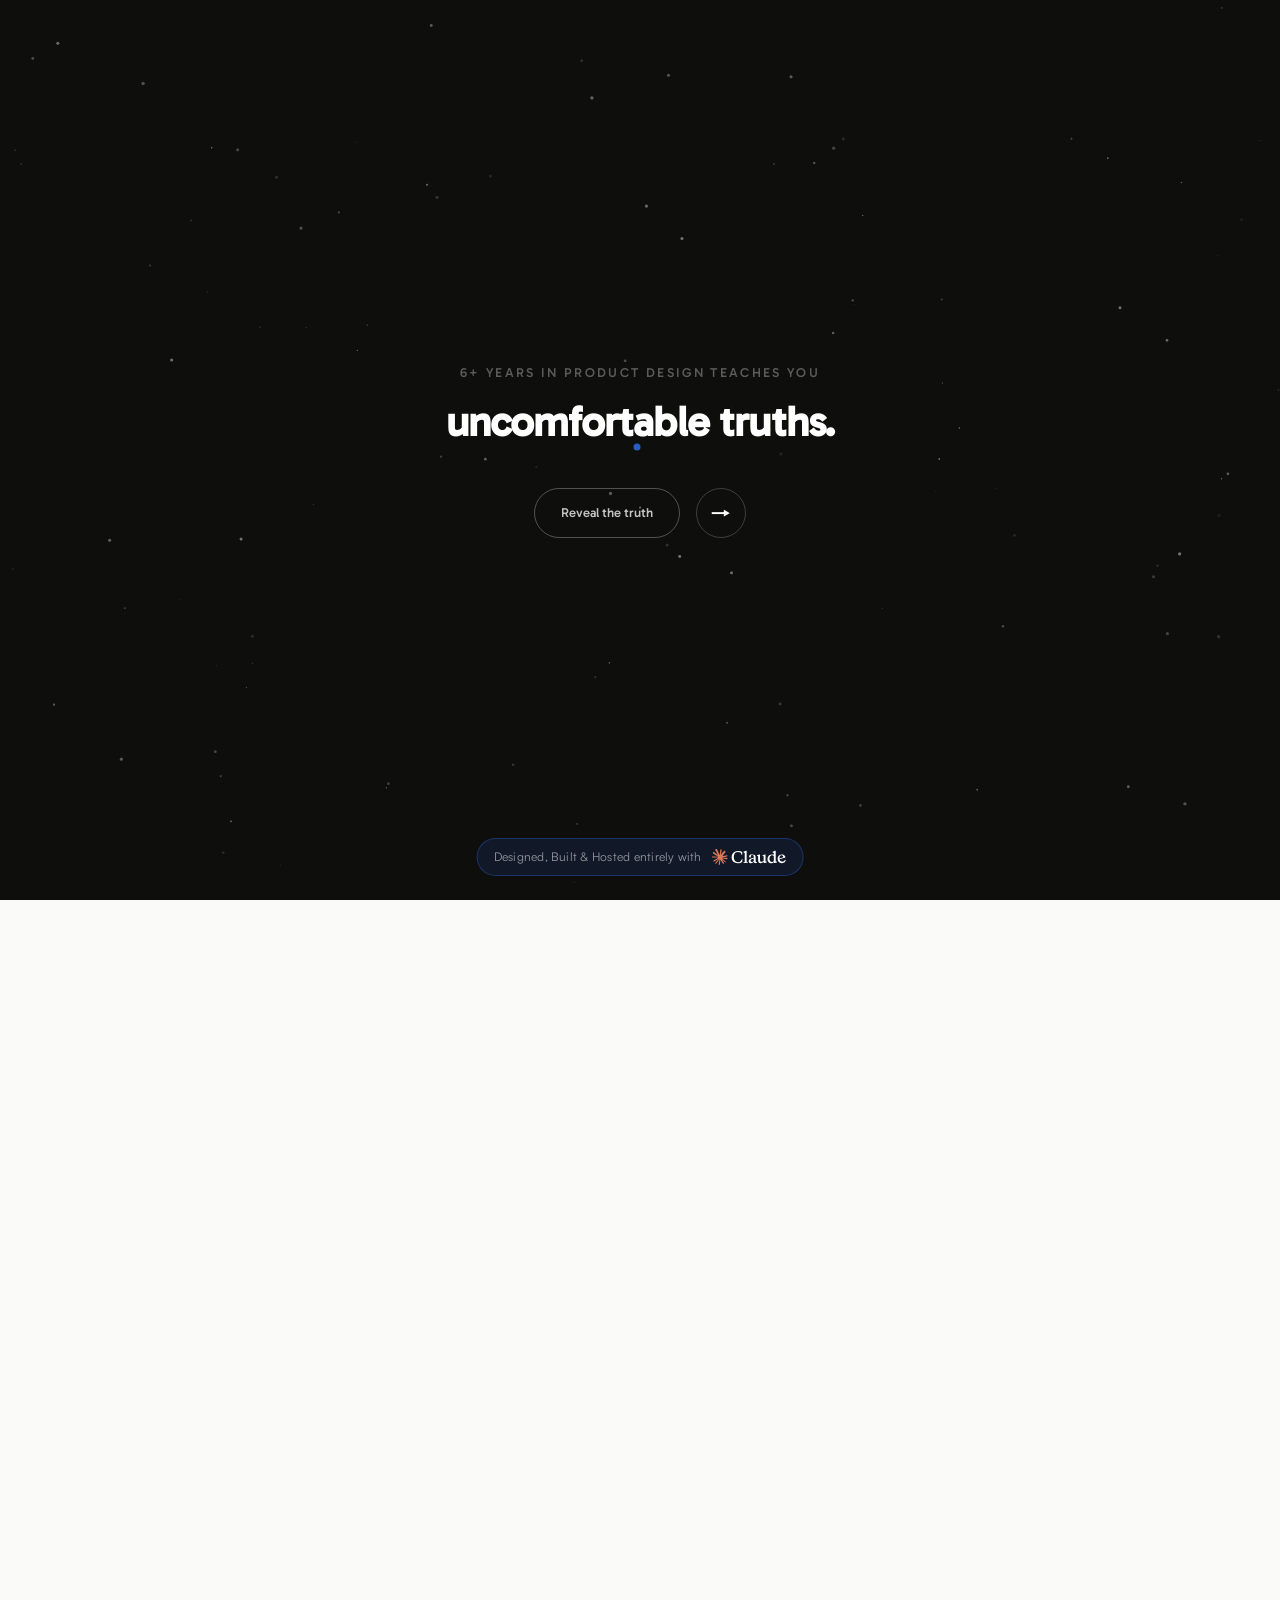
==== commit 2174b2d2: "copy: remove em dashes from all visible site text Replace em dashes across titles, meta tags, alt te" ====
--- a/index.html
+++ b/index.html
@@ -11,8 +11,8 @@
 </script>
   <meta charset="UTF-8" />
   <meta name="viewport" content="width=device-width, initial-scale=1.0" />
-  <meta name="description" content="Prince — Senior Product Designer specialising in end-to-end product design for fintech and consumer apps." />
-  <title>Prince — Senior Product Designer</title>
+  <meta name="description" content="Prince · Senior Product Designer specialising in end-to-end product design for fintech and consumer apps." />
+  <title>Prince · Senior Product Designer</title>
 
   <!-- CSS -->
   <link rel="stylesheet" href="css/reset.css" />
@@ -109,7 +109,7 @@
               <a class="nav-mega-item" href="/about.html#journey" data-card="about-1">
                 <div class="nav-mega-text">
                   <p class="nav-mega-title">My Journey</p>
-                  <p class="nav-mega-desc">From NIFT to Singapore — 6 years</p>
+                  <p class="nav-mega-desc">From NIFT to Singapore, 6 years</p>
                 </div>
               </a>
               <a class="nav-mega-item" href="/about.html#hire" data-card="about-2">
@@ -501,7 +501,7 @@
           <div class="testimonial-card">
             <div class="testimonial-accent" style="background:#2563A8;"></div>
             <p class="testimonial-headline">Principle-first. Results that speak. 6 out of 5.</p>
-            <p class="testimonial-quote">"I have rarely seen anyone so firm and confident in the principle-first approach. He delivered the best, and data/results spoke for themselves. 6/5 — recommended for any organization."</p>
+            <p class="testimonial-quote">"I have rarely seen anyone so firm and confident in the principle-first approach. He delivered the best, and data/results spoke for themselves. 6/5, recommended for any organization."</p>
             <div class="testimonial-author">
               <div class="testimonial-avatar">
                 <img src="https://api.dicebear.com/7.x/avataaars/svg?seed=Nisheeth&backgroundColor=b6e3f4&backgroundType=solid" alt="Nisheeth Chauhan" />
